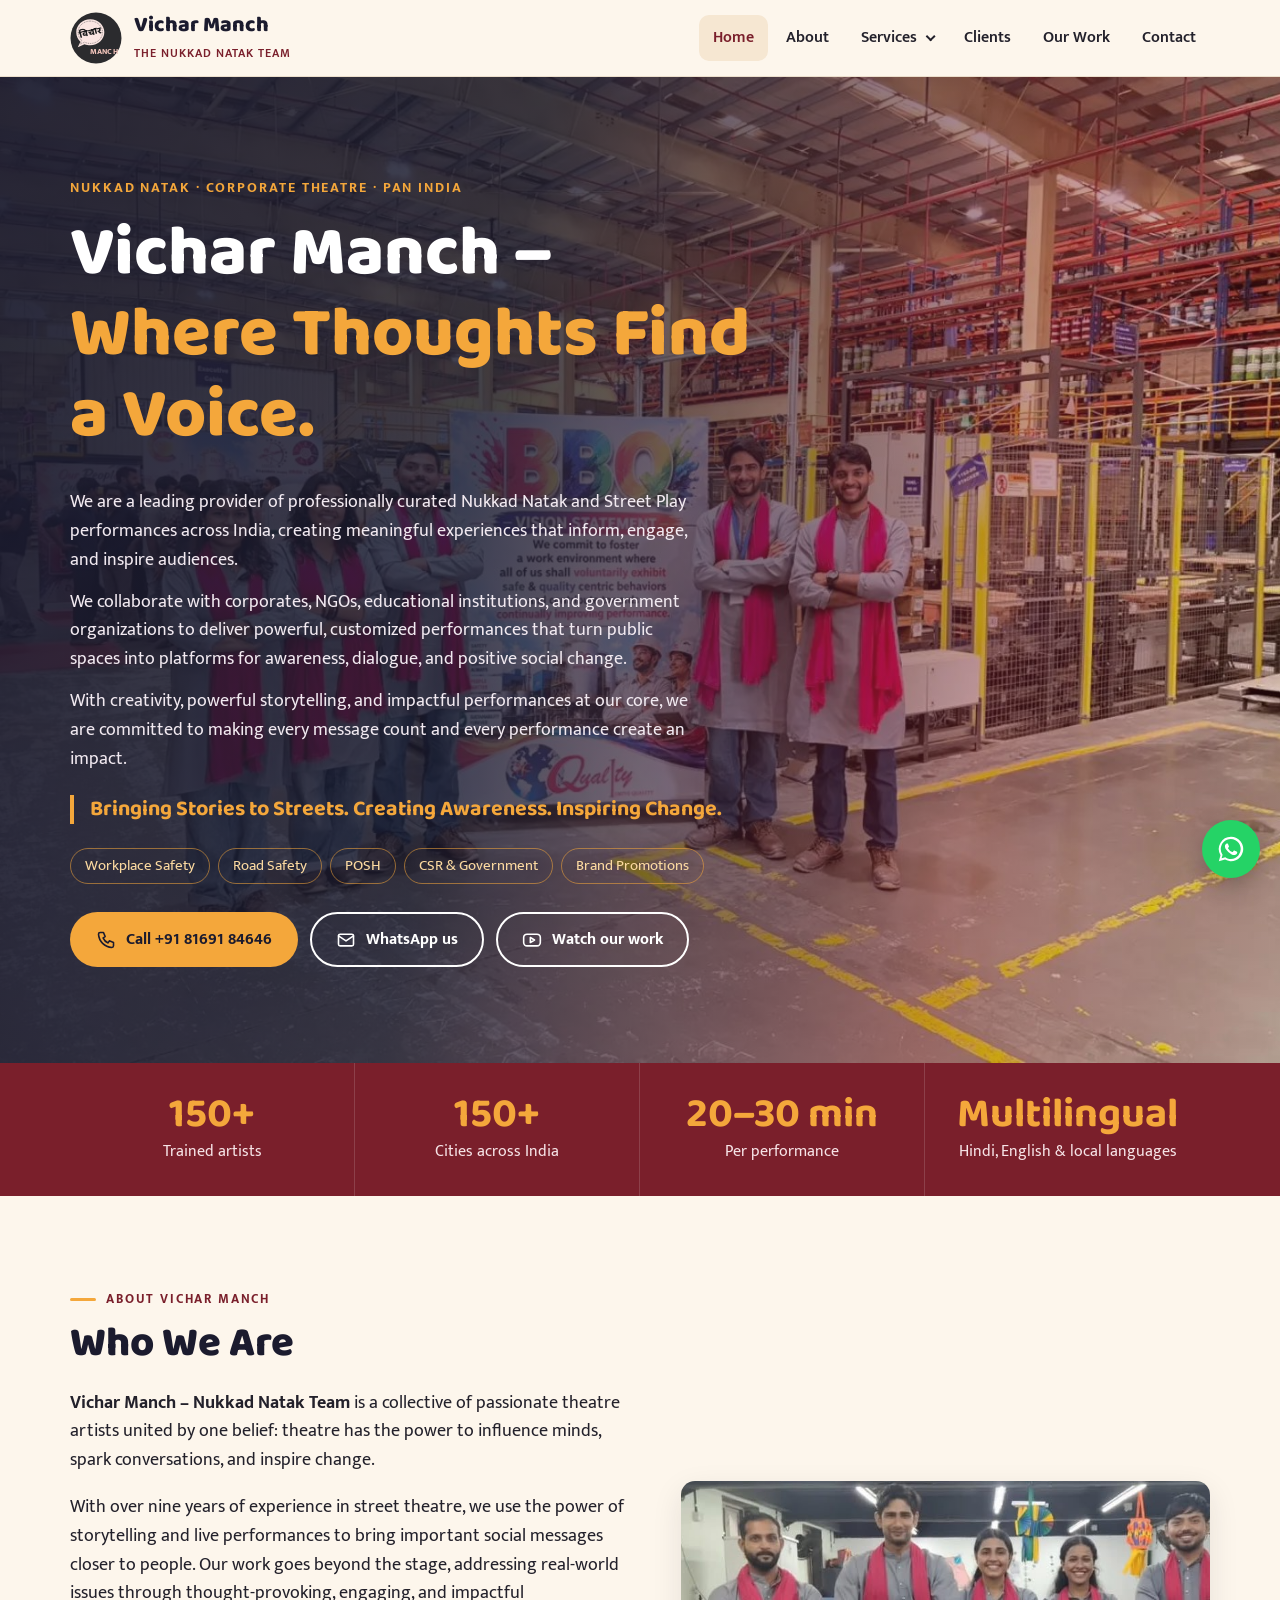
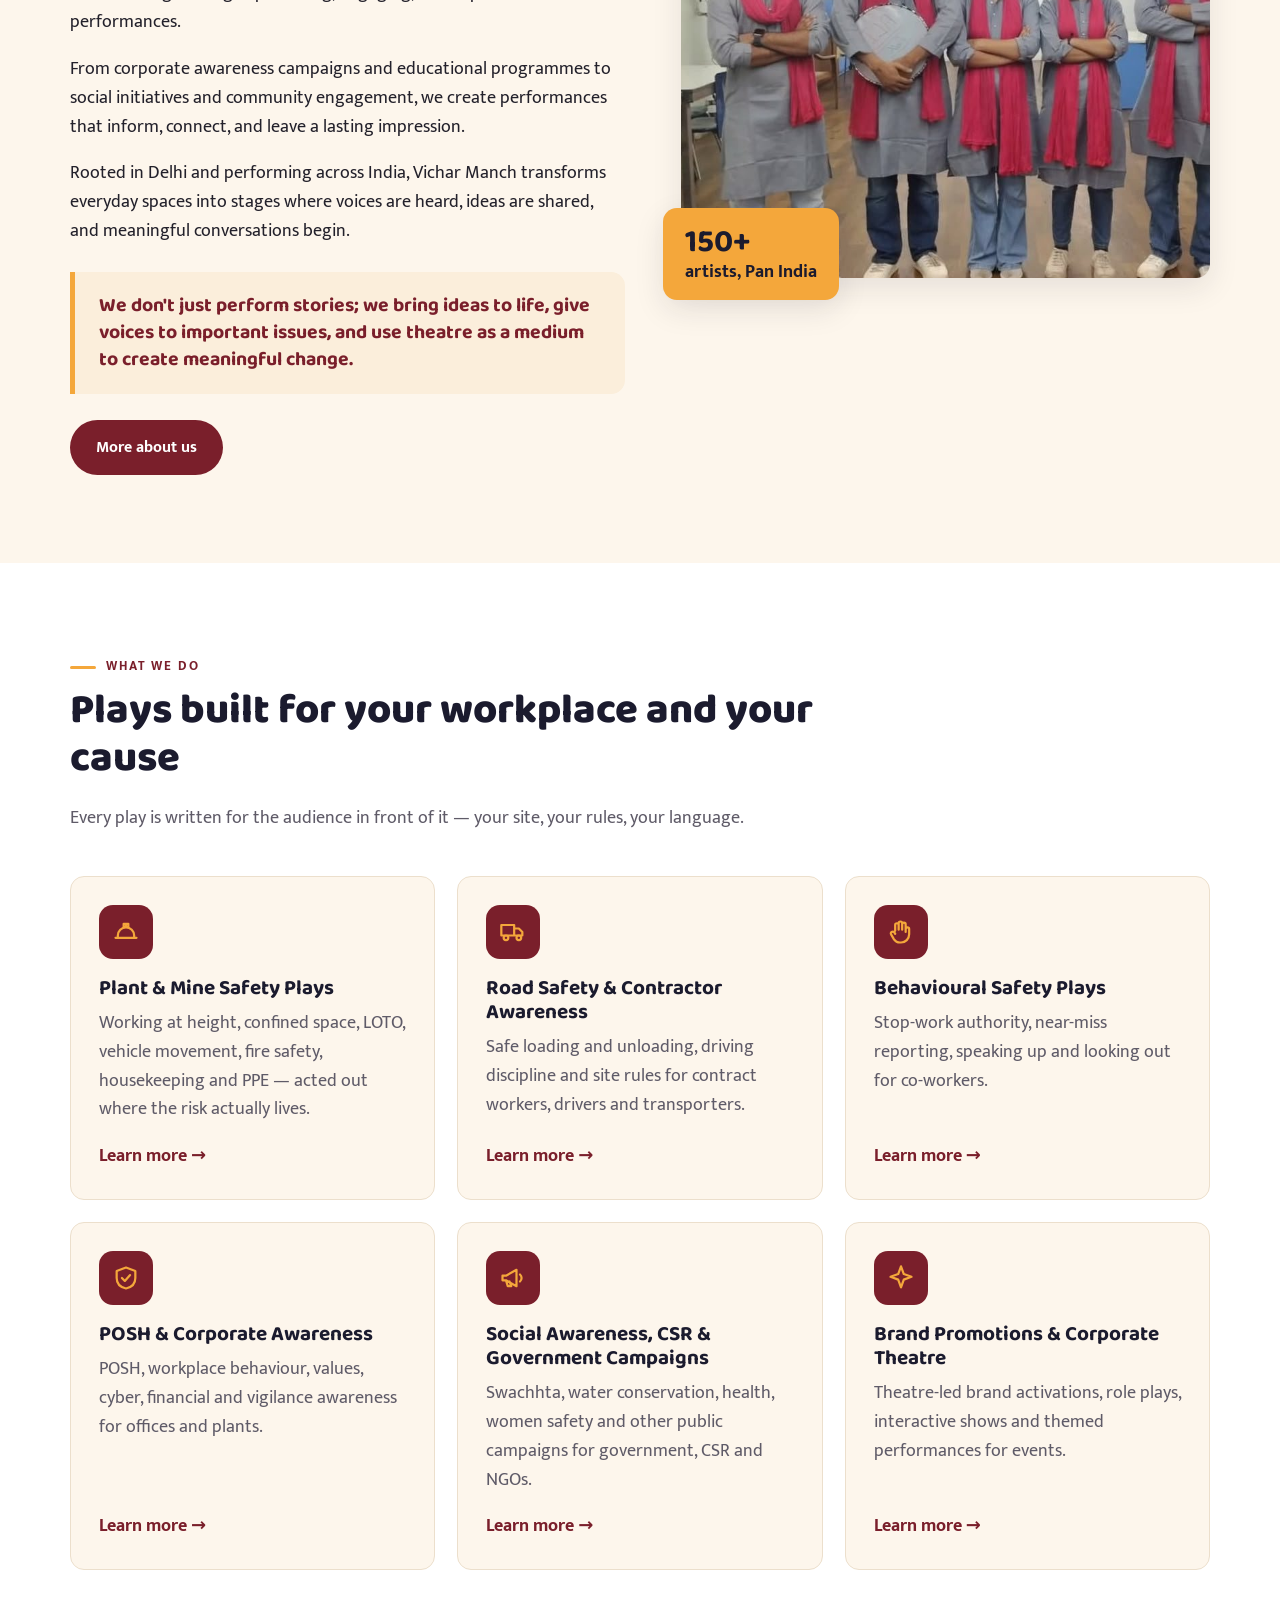
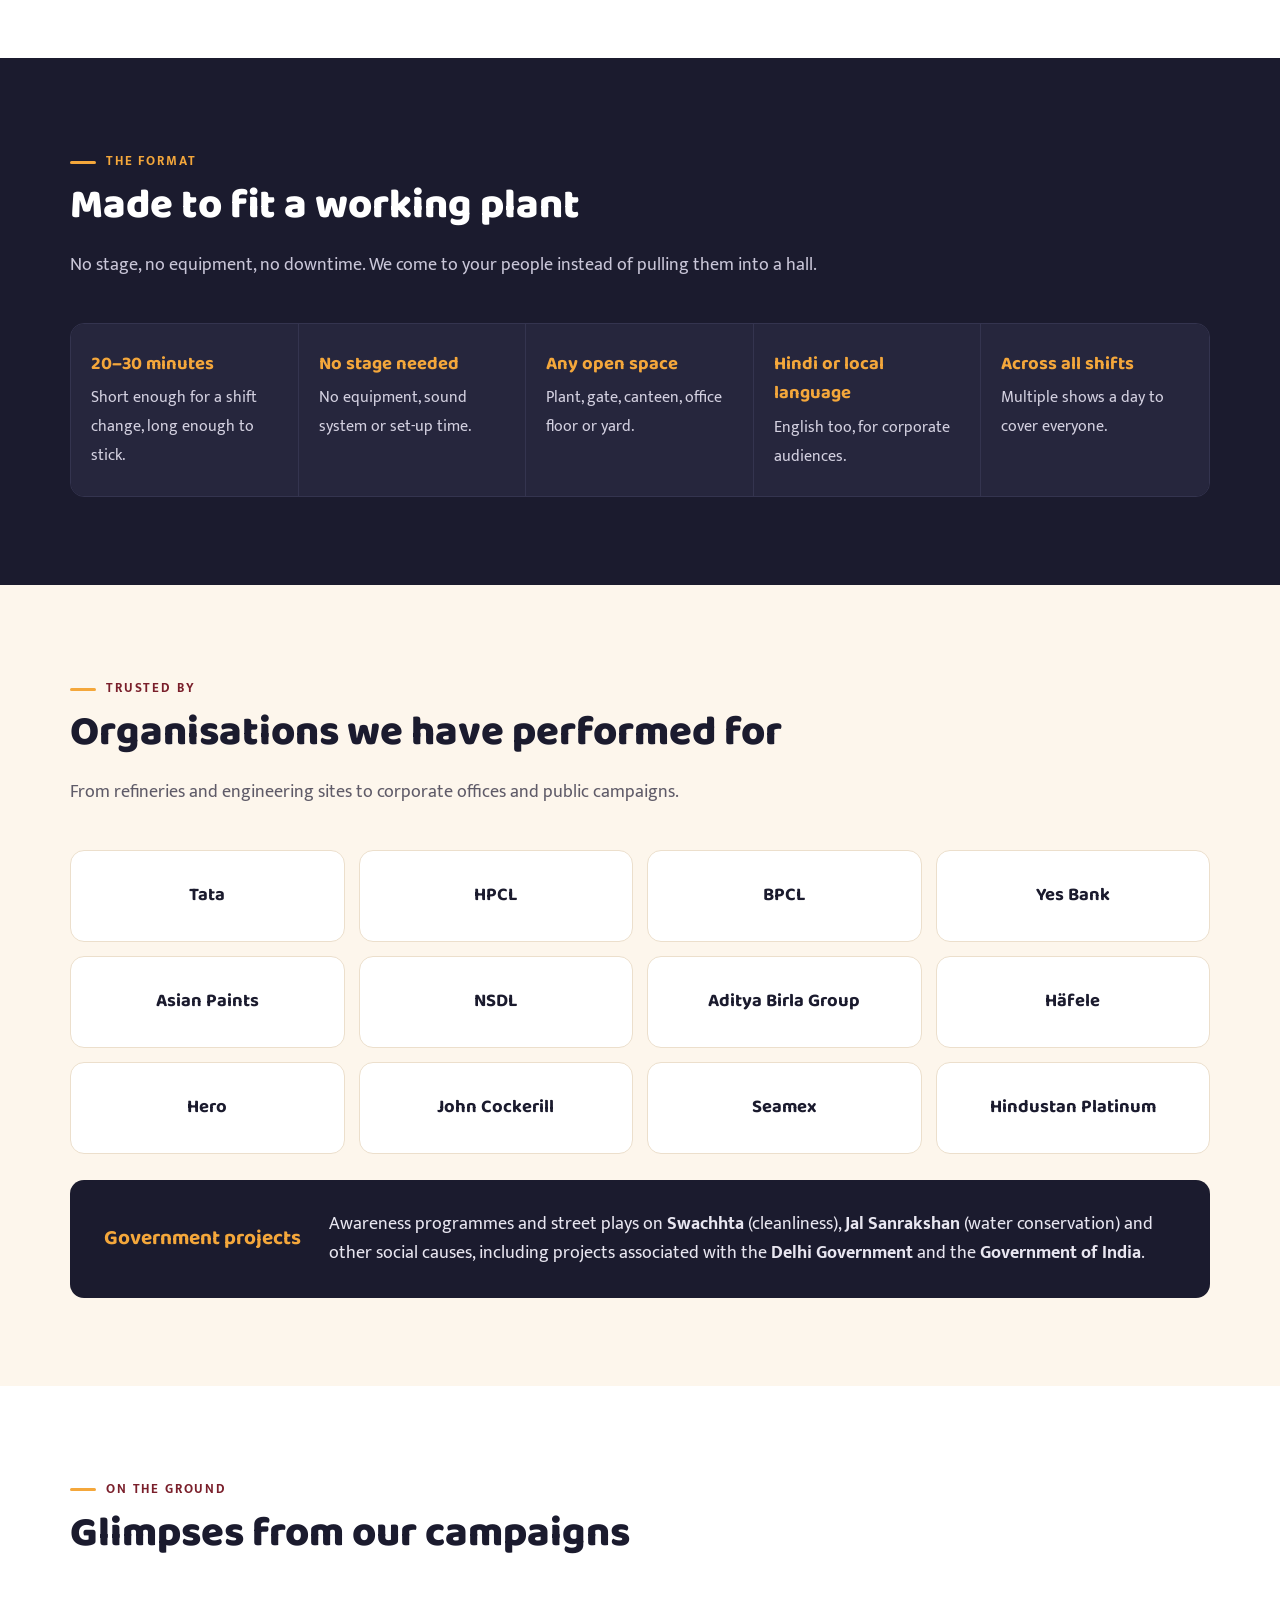
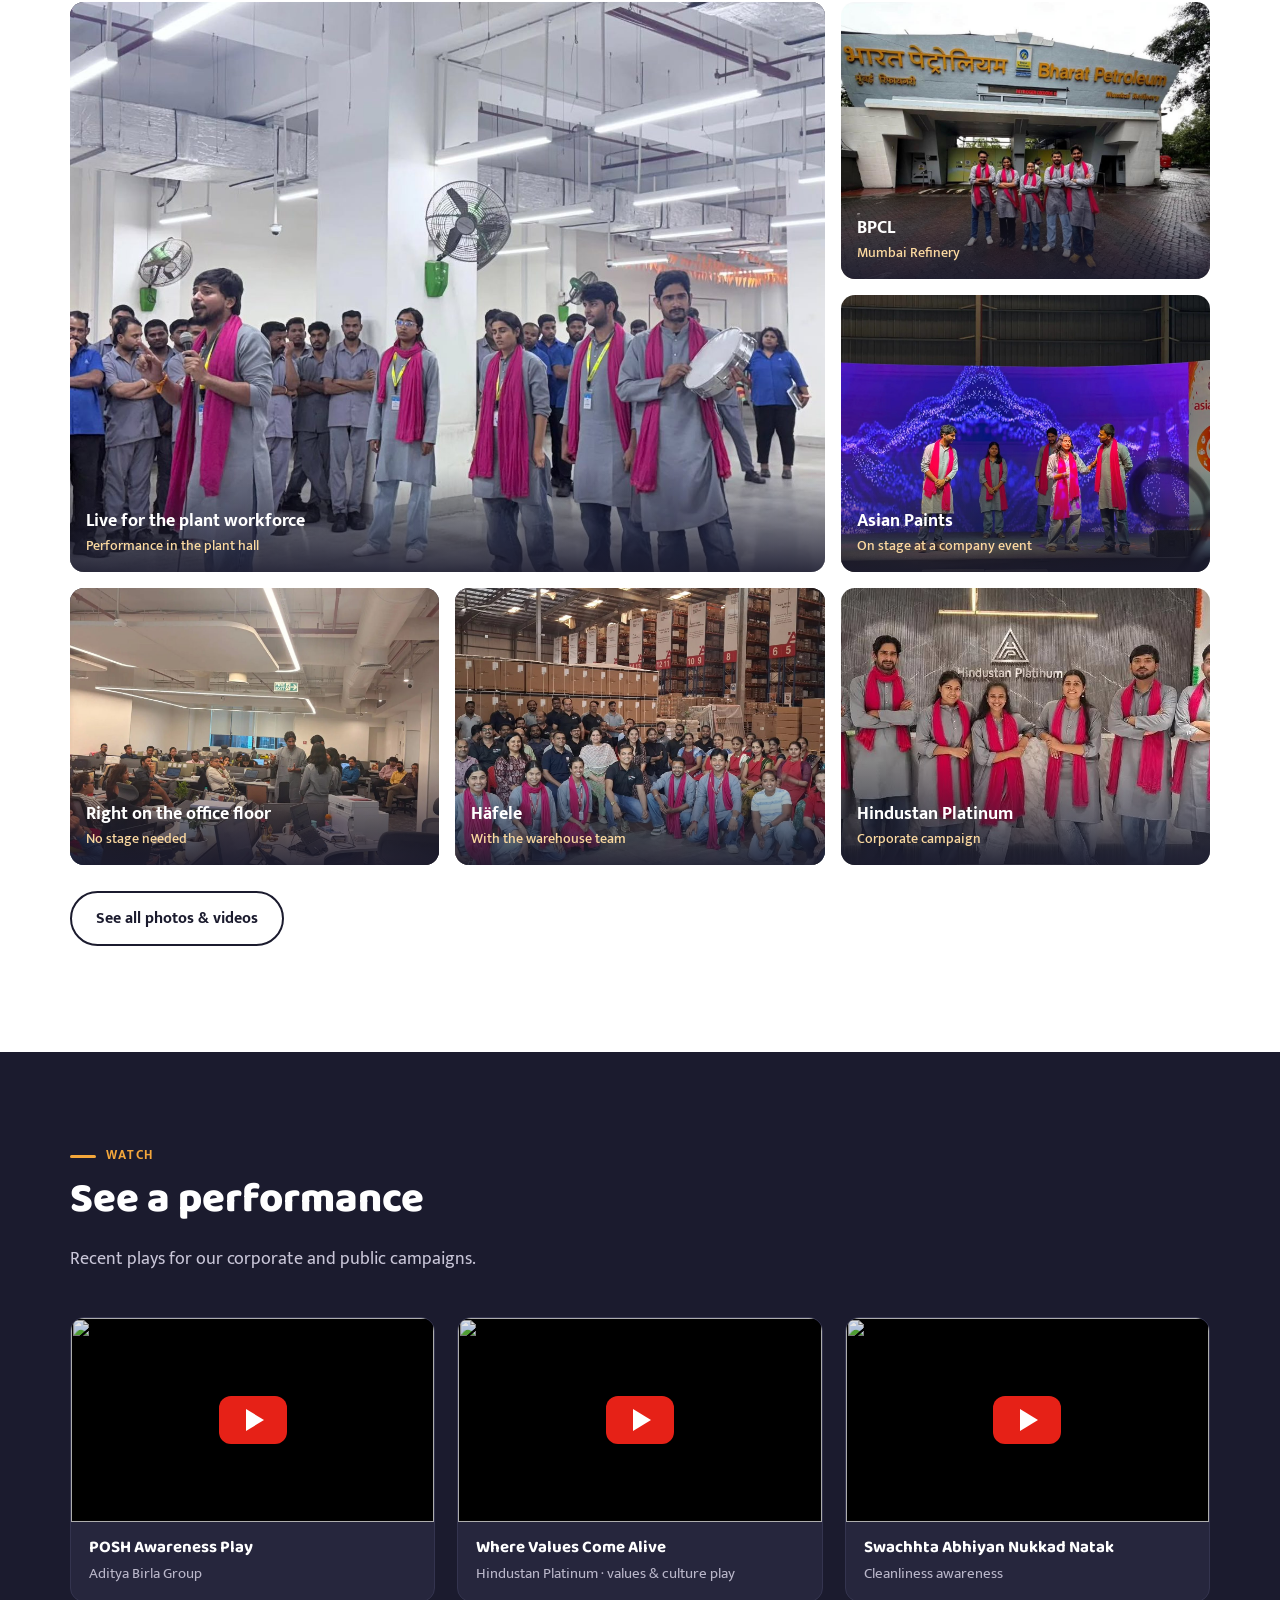
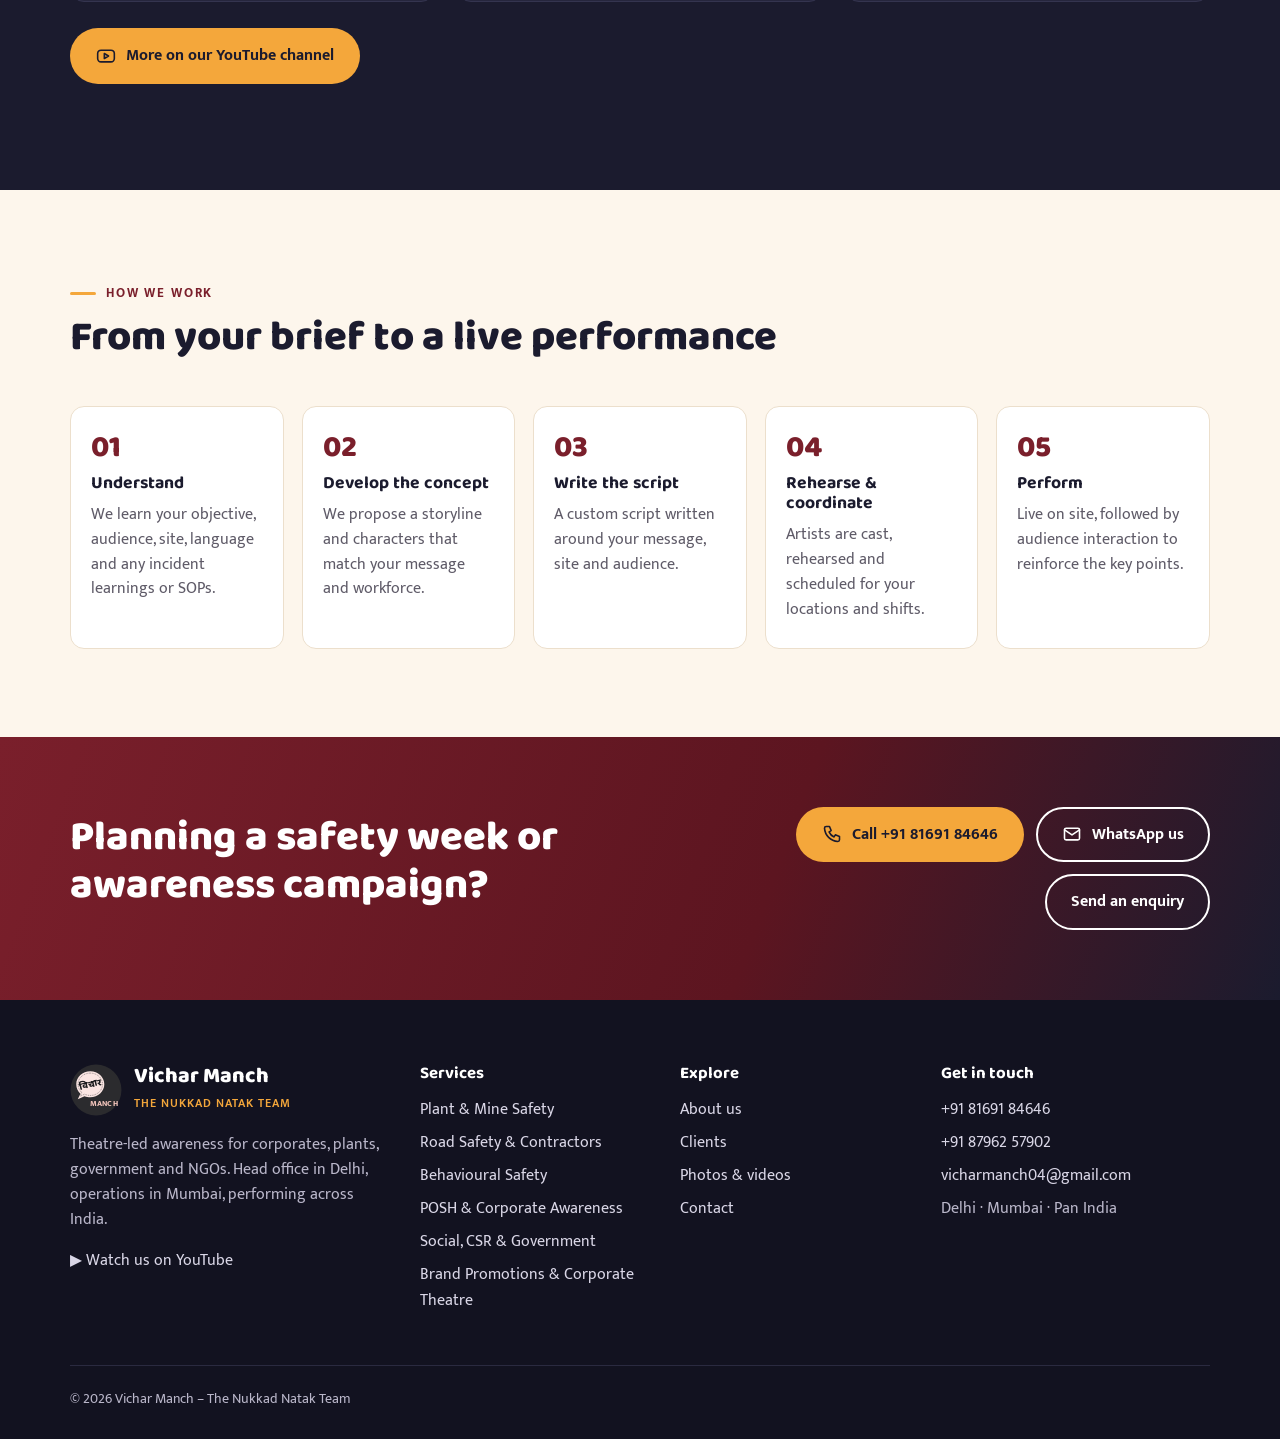
==== site/index.html @ d2e1284e "Remove GSTIN from the website footer The GST number was only shown in the footer bottom line on ever" ====
<!doctype html>
<html lang="en">
<head>
<meta charset="utf-8">
<meta name="viewport" content="width=device-width, initial-scale=1">
<title>Vichar Manch – The Nukkad Natak Team | Nukkad Natak &amp; Corporate Theatre, Pan India</title>
<meta name="description" content="Vichar Manch is a Pan-India nukkad natak team with 150+ artists. Workplace safety, road safety, POSH, CSR, government and brand awareness street plays in Hindi, English and local languages.">
<link rel="canonical" href="https://vicharmanchnukkadnatak.netlify.app/">
<meta property="og:type" content="website">
<meta property="og:title" content="Vichar Manch – The Nukkad Natak Team | Nukkad Natak &amp; Corporate Theatre, Pan India">
<meta property="og:description" content="Vichar Manch is a Pan-India nukkad natak team with 150+ artists. Workplace safety, road safety, POSH, CSR, government and brand awareness street plays in Hindi, English and local languages.">
<meta property="og:image" content="https://vicharmanchnukkadnatak.netlify.app/assets/img/bpcl-mumbai-refinery.jpg">
<meta name="theme-color" content="#7a1f2b">
<link rel="icon" href="assets/img/logo.svg" type="image/svg+xml">
<link rel="preconnect" href="https://fonts.googleapis.com">
<link rel="preconnect" href="https://fonts.gstatic.com" crossorigin>
<link href="https://fonts.googleapis.com/css2?family=Baloo+2:wght@600;700;800&family=Mukta:wght@400;500;600;700;800&display=swap" rel="stylesheet">
<link rel="stylesheet" href="assets/css/style.css">
<script type="application/ld+json">{"@context": "https://schema.org", "@type": "PerformingGroup", "name": "Vichar Manch – The Nukkad Natak Team", "alternateName": "Vichar Manch", "email": "vicharmanch04@gmail.com", "telephone": ["+918169184646", "+918796257902"], "areaServed": "India", "sameAs": ["https://www.youtube.com/@Vicharmanchnukkadteam"], "address": {"@type": "PostalAddress", "addressLocality": "Delhi", "addressCountry": "IN"}, "description": "Nukkad natak (street theatre) team for corporate safety, POSH, CSR, government and brand awareness campaigns across India."}</script>
</head>
<body>
<a class="skip" href="#main">Skip to content</a>
<header class="site-header">
  <div class="wrap nav">
    <a class="brand" href="index.html" aria-label="Vichar Manch home"><svg viewBox="0 0 200 200" role="img" aria-label="Vichar Manch logo">
<circle cx="100" cy="100" r="98" fill="#2b2b2e"/>
<path d="M78 28c-30 0-54 22-54 50 0 14 6 27 16 36l-10 22 26-12c7 3 14 4 22 4 30 0 54-22 54-50S108 28 78 28z" fill="#fbe6e3"/>
<path d="M78 35c-26 0-47 19-47 43 0 12 5 23 14 31l-6 15 17-8c7 3 14 5 22 5 26 0 47-19 47-43S104 35 78 35z" fill="none" stroke="#2b2b2e" stroke-width="1.6" stroke-dasharray="4 3"/>
<text x="78" y="90" text-anchor="middle" font-family="'Baloo 2','Mukta',sans-serif" font-weight="800" font-size="36" fill="#1d1d1f" transform="rotate(-14 78 80)">विचार</text>
<text x="130" y="162" text-anchor="middle" font-family="'Mukta',Arial,sans-serif" font-weight="800" font-size="30" letter-spacing="1" fill="#f2c4bb">MANCH</text>
</svg><span><span class="brand-name">Vichar Manch</span><span class="brand-sub">The Nukkad Natak Team</span></span></a>
    <button class="nav-toggle" aria-label="Open menu" aria-expanded="false" aria-controls="menu"><span></span><span></span><span></span></button>
    <ul class="menu" id="menu">
      <li><a href="index.html" aria-current="page">Home</a></li><li><a href="about.html">About</a></li><li class="has-sub"><a href="services.html">Services</a><ul class="submenu"><li><a href="services/plant-mine-safety-plays.html">Plant &amp; Mine Safety</a></li><li><a href="services/road-safety-contractor-awareness.html">Road Safety &amp; Contractors</a></li><li><a href="services/behavioural-safety.html">Behavioural Safety</a></li><li><a href="services/posh-corporate-awareness.html">POSH &amp; Corporate Awareness</a></li><li><a href="services/social-awareness-csr-government.html">Social, CSR &amp; Government</a></li><li><a href="services/brand-promotions-corporate-theatre.html">Brand Promotions &amp; Corporate Theatre</a></li></ul></li><li><a href="clients.html">Clients</a></li><li><a href="gallery.html">Our Work</a></li><li><a href="contact.html">Contact</a></li>
    </ul>
  </div>
</header>
<main id="main">
<section class="hero home-hero">
  <div class="hero-bg" style="background-image:url('assets/img/industrial-team-work.jpg')" aria-hidden="true"></div>
  <div class="wrap">
    <span class="eyebrow">Nukkad Natak · Corporate Theatre · Pan India</span>
    <h1>Vichar Manch – <em>Where Thoughts Find a Voice.</em></h1>
    <p class="lead">We are a leading provider of professionally curated Nukkad Natak and Street Play performances across India, creating meaningful experiences that inform, engage, and inspire audiences.</p><p class="lead">We collaborate with corporates, NGOs, educational institutions, and government organizations to deliver powerful, customized performances that turn public spaces into platforms for awareness, dialogue, and positive social change.</p><p class="lead">With creativity, powerful storytelling, and impactful performances at our core, we are committed to making every message count and every performance create an impact.</p>
    <p class="hero-tagline">Bringing Stories to Streets. Creating Awareness. Inspiring Change.</p>
    <ul class="hero-tags"><li>Workplace Safety</li><li>Road Safety</li><li>POSH</li><li>CSR &amp; Government</li><li>Brand Promotions</li></ul>
    <div class="btn-row"><a class="btn btn-gold" href="tel:+918169184646"><svg class="" viewBox="0 0 24 24" fill="none" stroke="currentColor" stroke-width="1.9" stroke-linecap="round" stroke-linejoin="round" aria-hidden="true"><path d="M5 3h4l2 5-2.5 1.5a11 11 0 0 0 6 6L16 13l5 2v4a2 2 0 0 1-2 2A17 17 0 0 1 3 5a2 2 0 0 1 2-2z"/></svg>Call +91 81691 84646</a><a class="btn btn-ghost" href="https://wa.me/918169184646" target="_blank" rel="noopener"><svg class="" viewBox="0 0 24 24" fill="none" stroke="currentColor" stroke-width="1.9" stroke-linecap="round" stroke-linejoin="round" aria-hidden="true"><rect x="3" y="5" width="18" height="14" rx="2"/><path d="M3 7l9 6 9-6"/></svg>WhatsApp us</a><a class="btn btn-ghost" href="gallery.html"><svg class="" viewBox="0 0 24 24" fill="none" stroke="currentColor" stroke-width="1.9" stroke-linecap="round" stroke-linejoin="round" aria-hidden="true"><rect x="2" y="5" width="20" height="14" rx="4"/><path d="M10 9l5 3-5 3z"/></svg>Watch our work</a></div>
  </div>
</section><section class="stats" aria-label="Key facts"><div class="wrap stats-grid"><div class="stat"><b>150+</b><span>Trained artists</span></div><div class="stat"><b>150+</b><span>Cities across India</span></div><div class="stat"><b>20–30 min</b><span>Per performance</span></div><div class="stat"><b>Multilingual</b><span>Hindi, English & local languages</span></div></div></section><section class="section"><div class="wrap split">
  <div class="reveal">
    <span class="kicker">About Vichar Manch</span>
    <h2>Who We Are</h2>
    <p><b>Vichar Manch – Nukkad Natak Team</b> is a collective of passionate theatre artists united by one belief: theatre has the power to influence minds, spark conversations, and inspire change.</p>
    <p>With over nine years of experience in street theatre, we use the power of storytelling and live performances to bring important social messages closer to people. Our work goes beyond the stage, addressing real-world issues through thought-provoking, engaging, and impactful performances.</p>
    <p>From corporate awareness campaigns and educational programmes to social initiatives and community engagement, we create performances that inform, connect, and leave a lasting impression.</p>
    <p>Rooted in Delhi and performing across India, Vichar Manch transforms everyday spaces into stages where voices are heard, ideas are shared, and meaningful conversations begin.</p>
    <p class="statement">We don't just perform stories; we bring ideas to life, give voices to important issues, and use theatre as a medium to create meaningful change.</p>
    <a class="btn btn-maroon" href="about.html">More about us</a>
  </div>
  <div class="photo-stack reveal"><img src="assets/img/team-dhol.jpg" alt="The Vichar Manch team ready to perform" loading="lazy">
    <div class="badge"><b>150+</b>artists, Pan India</div></div>
</div></section><section class="section alt"><div class="wrap">
  <div class="section-head reveal"><span class="kicker">What we do</span><h2>Plays built for your workplace and your cause</h2><p>Every play is written for the audience in front of it — your site, your rules, your language.</p></div>
  <div class="grid grid-3"><a class="card reveal" href="services/plant-mine-safety-plays.html"><span class="icon"><svg class="" viewBox="0 0 24 24" fill="none" stroke="currentColor" stroke-width="1.9" stroke-linecap="round" stroke-linejoin="round" aria-hidden="true"><path d="M3 17h18M5 17v-2a7 7 0 0 1 14 0v2M10 8V5h4v3M12 5v3"/></svg></span><h3>Plant &amp; Mine Safety Plays</h3><p>Working at height, confined space, LOTO, vehicle movement, fire safety, housekeeping and PPE — acted out where the risk actually lives.</p><span class="more">Learn more</span></a><a class="card reveal" href="services/road-safety-contractor-awareness.html"><span class="icon"><svg class="" viewBox="0 0 24 24" fill="none" stroke="currentColor" stroke-width="1.9" stroke-linecap="round" stroke-linejoin="round" aria-hidden="true"><path d="M2 6h11v9H2zM13 9h4l3 3v3h-7"/><circle cx="6" cy="17" r="2"/><circle cx="17" cy="17" r="2"/></svg></span><h3>Road Safety &amp; Contractor Awareness</h3><p>Safe loading and unloading, driving discipline and site rules for contract workers, drivers and transporters.</p><span class="more">Learn more</span></a><a class="card reveal" href="services/behavioural-safety.html"><span class="icon"><svg class="" viewBox="0 0 24 24" fill="none" stroke="currentColor" stroke-width="1.9" stroke-linecap="round" stroke-linejoin="round" aria-hidden="true"><path d="M7 11V6a1.5 1.5 0 0 1 3 0v4M10 10V4.5a1.5 1.5 0 0 1 3 0V10M13 10V5.5a1.5 1.5 0 0 1 3 0V12M16 9.5a1.5 1.5 0 0 1 3 0V14a7 7 0 0 1-7 7h-1a6 6 0 0 1-5-2.7L3.5 14a1.6 1.6 0 0 1 2.6-1.8L7 13.5"/></svg></span><h3>Behavioural Safety Plays</h3><p>Stop-work authority, near-miss reporting, speaking up and looking out for co-workers.</p><span class="more">Learn more</span></a><a class="card reveal" href="services/posh-corporate-awareness.html"><span class="icon"><svg class="" viewBox="0 0 24 24" fill="none" stroke="currentColor" stroke-width="1.9" stroke-linecap="round" stroke-linejoin="round" aria-hidden="true"><path d="M12 3l8 3v6c0 5-3.5 8-8 9-4.5-1-8-4-8-9V6z"/><path d="M8.5 12l2.5 2.5 4.5-5"/></svg></span><h3>POSH &amp; Corporate Awareness</h3><p>POSH, workplace behaviour, values, cyber, financial and vigilance awareness for offices and plants.</p><span class="more">Learn more</span></a><a class="card reveal" href="services/social-awareness-csr-government.html"><span class="icon"><svg class="" viewBox="0 0 24 24" fill="none" stroke="currentColor" stroke-width="1.9" stroke-linecap="round" stroke-linejoin="round" aria-hidden="true"><path d="M3 10v4h3l9 5V5L6 10zM18 9a4 4 0 0 1 0 6M6 14l1.5 5h3L9 15"/></svg></span><h3>Social Awareness, CSR &amp; Government Campaigns</h3><p>Swachhta, water conservation, health, women safety and other public campaigns for government, CSR and NGOs.</p><span class="more">Learn more</span></a><a class="card reveal" href="services/brand-promotions-corporate-theatre.html"><span class="icon"><svg class="" viewBox="0 0 24 24" fill="none" stroke="currentColor" stroke-width="1.9" stroke-linecap="round" stroke-linejoin="round" aria-hidden="true"><path d="M12 2l2.4 6.6L21 11l-6.6 2.4L12 20l-2.4-6.6L3 11l6.6-2.4z"/></svg></span><h3>Brand Promotions &amp; Corporate Theatre</h3><p>Theatre-led brand activations, role plays, interactive shows and themed performances for events.</p><span class="more">Learn more</span></a></div>
</div></section><section class="section dark"><div class="wrap">
  <div class="section-head reveal"><span class="kicker">The format</span><h2>Made to fit a working plant</h2><p>No stage, no equipment, no downtime. We come to your people instead of pulling them into a hall.</p></div>
  <div class="format reveal"><div><b>20–30 minutes</b><span>Short enough for a shift change, long enough to stick.</span></div><div><b>No stage needed</b><span>No equipment, sound system or set-up time.</span></div><div><b>Any open space</b><span>Plant, gate, canteen, office floor or yard.</span></div><div><b>Hindi or local language</b><span>English too, for corporate audiences.</span></div><div><b>Across all shifts</b><span>Multiple shows a day to cover everyone.</span></div></div>
</div></section><section class="section"><div class="wrap">
  <div class="section-head reveal"><span class="kicker">Trusted by</span><h2>Organisations we have performed for</h2><p>From refineries and engineering sites to corporate offices and public campaigns.</p></div>
  <div class="clients"><div class="client reveal"><span class="client-name">Tata</span></div><div class="client reveal"><span class="client-name">HPCL</span></div><div class="client reveal"><span class="client-name">BPCL</span></div><div class="client reveal"><span class="client-name">Yes Bank</span></div><div class="client reveal"><span class="client-name">Asian Paints</span></div><div class="client reveal"><span class="client-name">NSDL</span></div><div class="client reveal"><span class="client-name">Aditya Birla Group</span></div><div class="client reveal"><span class="client-name">Häfele</span></div><div class="client reveal"><span class="client-name">Hero</span></div><div class="client reveal"><span class="client-name">John Cockerill</span></div><div class="client reveal"><span class="client-name">Seamex</span></div><div class="client reveal"><span class="client-name">Hindustan Platinum</span></div></div>
<div class="gov-band reveal"><h3>Government projects</h3>
<p>Awareness programmes and street plays on <b>Swachhta</b> (cleanliness), <b>Jal Sanrakshan</b> (water conservation) and other social causes, including projects associated with the <b>Delhi Government</b> and the <b>Government of India</b>.</p></div>
</div></section><section class="section alt"><div class="wrap">
  <div class="section-head reveal"><span class="kicker">On the ground</span><h2>Glimpses from our campaigns</h2></div>
  <div class="gallery"><figure class="reveal wide" data-cat="performance industrial"><img src="assets/img/plant-hall-performance-3.jpg" alt="Vichar Manch team – Live for the plant workforce" loading="lazy"><figcaption>Live for the plant workforce<small>Performance in the plant hall</small></figcaption></figure><figure class="reveal" data-cat="industrial"><img src="assets/img/bpcl-mumbai-refinery.jpg" alt="Vichar Manch team – BPCL" loading="lazy"><figcaption>BPCL<small>Mumbai Refinery</small></figcaption></figure><figure class="reveal" data-cat="performance corporate"><img src="assets/img/asian-paints-stage.jpg" alt="Vichar Manch team – Asian Paints" loading="lazy"><figcaption>Asian Paints<small>On stage at a company event</small></figcaption></figure><figure class="reveal" data-cat="performance corporate"><img src="assets/img/office-floor-performance-2.jpg" alt="Vichar Manch team – Right on the office floor" loading="lazy"><figcaption>Right on the office floor<small>No stage needed</small></figcaption></figure><figure class="reveal" data-cat="industrial"><img src="assets/img/hafele-warehouse.jpg" alt="Vichar Manch team – Häfele" loading="lazy"><figcaption>Häfele<small>With the warehouse team</small></figcaption></figure><figure class="reveal" data-cat="corporate"><img src="assets/img/hindustan-platinum.jpg" alt="Vichar Manch team – Hindustan Platinum" loading="lazy"><figcaption>Hindustan Platinum<small>Corporate campaign</small></figcaption></figure></div><div class="lightbox" role="dialog" aria-label="Photo viewer"><button type="button" aria-label="Close">×</button><div><img alt=""><p></p></div></div>
  <p style="margin-top:26px"><a class="btn btn-ghost-dark" href="gallery.html">See all photos & videos</a></p>
</div></section><section class="section dark"><div class="wrap">
  <div class="section-head reveal"><span class="kicker">Watch</span><h2>See a performance</h2><p>Recent plays for our corporate and public campaigns.</p></div>
  <div class="videos"><div class="video reveal"><div class="video-frame"><button type="button" data-id="gt7EYAoapiI" aria-label="Play video: POSH Awareness Play"><img src="https://i.ytimg.com/vi/gt7EYAoapiI/hqdefault.jpg" alt="" loading="lazy"><span class="play"></span></button></div><h3>POSH Awareness Play</h3><p>Aditya Birla Group</p></div><div class="video reveal"><div class="video-frame"><button type="button" data-id="ZhKOpwPU5Lg" aria-label="Play video: Where Values Come Alive"><img src="https://i.ytimg.com/vi/ZhKOpwPU5Lg/hqdefault.jpg" alt="" loading="lazy"><span class="play"></span></button></div><h3>Where Values Come Alive</h3><p>Hindustan Platinum · values &amp; culture play</p></div><div class="video reveal"><div class="video-frame"><button type="button" data-id="7sW5ql3PZnI" aria-label="Play video: Swachhta Abhiyan Nukkad Natak"><img src="https://i.ytimg.com/vi/7sW5ql3PZnI/hqdefault.jpg" alt="" loading="lazy"><span class="play"></span></button></div><h3>Swachhta Abhiyan Nukkad Natak</h3><p>Cleanliness awareness</p></div></div>
  <p style="margin-top:26px"><a class="btn btn-gold" href="https://www.youtube.com/@Vicharmanchnukkadteam" target="_blank" rel="noopener"><svg class="" viewBox="0 0 24 24" fill="none" stroke="currentColor" stroke-width="1.9" stroke-linecap="round" stroke-linejoin="round" aria-hidden="true"><rect x="2" y="5" width="20" height="14" rx="4"/><path d="M10 9l5 3-5 3z"/></svg>More on our YouTube channel</a></p>
</div></section><section class="section"><div class="wrap">
  <div class="section-head reveal"><span class="kicker">How we work</span><h2>From your brief to a live performance</h2></div>
  <ol class="steps"><li class="reveal"><h3>Understand</h3><p>We learn your objective, audience, site, language and any incident learnings or SOPs.</p></li><li class="reveal"><h3>Develop the concept</h3><p>We propose a storyline and characters that match your message and workforce.</p></li><li class="reveal"><h3>Write the script</h3><p>A custom script written around your message, site and audience.</p></li><li class="reveal"><h3>Rehearse &amp; coordinate</h3><p>Artists are cast, rehearsed and scheduled for your locations and shifts.</p></li><li class="reveal"><h3>Perform</h3><p>Live on site, followed by audience interaction to reinforce the key points.</p></li></ol>
</div></section><section class="cta"><div class="wrap">
  <div><h2>Planning a safety week or awareness campaign?</h2></div>
  <div class="btn-row"><a class="btn btn-gold" href="tel:+918169184646"><svg class="" viewBox="0 0 24 24" fill="none" stroke="currentColor" stroke-width="1.9" stroke-linecap="round" stroke-linejoin="round" aria-hidden="true"><path d="M5 3h4l2 5-2.5 1.5a11 11 0 0 0 6 6L16 13l5 2v4a2 2 0 0 1-2 2A17 17 0 0 1 3 5a2 2 0 0 1 2-2z"/></svg>Call +91 81691 84646</a><a class="btn btn-ghost" href="https://wa.me/918169184646" target="_blank" rel="noopener"><svg class="" viewBox="0 0 24 24" fill="none" stroke="currentColor" stroke-width="1.9" stroke-linecap="round" stroke-linejoin="round" aria-hidden="true"><rect x="3" y="5" width="18" height="14" rx="2"/><path d="M3 7l9 6 9-6"/></svg>WhatsApp us</a><a class="btn btn-ghost" href="contact.html">Send an enquiry</a></div>
</div></section>
</main>
<footer class="site-footer">
  <div class="wrap">
    <div class="foot-grid">
      <div>
        <a class="brand" href="index.html"><svg viewBox="0 0 200 200" role="img" aria-label="Vichar Manch logo">
<circle cx="100" cy="100" r="98" fill="#2b2b2e"/>
<path d="M78 28c-30 0-54 22-54 50 0 14 6 27 16 36l-10 22 26-12c7 3 14 4 22 4 30 0 54-22 54-50S108 28 78 28z" fill="#fbe6e3"/>
<path d="M78 35c-26 0-47 19-47 43 0 12 5 23 14 31l-6 15 17-8c7 3 14 5 22 5 26 0 47-19 47-43S104 35 78 35z" fill="none" stroke="#2b2b2e" stroke-width="1.6" stroke-dasharray="4 3"/>
<text x="78" y="90" text-anchor="middle" font-family="'Baloo 2','Mukta',sans-serif" font-weight="800" font-size="36" fill="#1d1d1f" transform="rotate(-14 78 80)">विचार</text>
<text x="130" y="162" text-anchor="middle" font-family="'Mukta',Arial,sans-serif" font-weight="800" font-size="30" letter-spacing="1" fill="#f2c4bb">MANCH</text>
</svg><span><span class="brand-name">Vichar Manch</span><span class="brand-sub">The Nukkad Natak Team</span></span></a>
        <p>Theatre-led awareness for corporates, plants, government and NGOs. Head office in Delhi, operations in Mumbai, performing across India.</p>
        <p><a href="https://www.youtube.com/@Vicharmanchnukkadteam" target="_blank" rel="noopener">▶ Watch us on YouTube</a></p>
      </div>
      <div><h4>Services</h4><ul><li><a href="services/plant-mine-safety-plays.html">Plant &amp; Mine Safety</a></li><li><a href="services/road-safety-contractor-awareness.html">Road Safety &amp; Contractors</a></li><li><a href="services/behavioural-safety.html">Behavioural Safety</a></li><li><a href="services/posh-corporate-awareness.html">POSH &amp; Corporate Awareness</a></li><li><a href="services/social-awareness-csr-government.html">Social, CSR &amp; Government</a></li><li><a href="services/brand-promotions-corporate-theatre.html">Brand Promotions &amp; Corporate Theatre</a></li></ul></div>
      <div><h4>Explore</h4><ul>
        <li><a href="about.html">About us</a></li><li><a href="clients.html">Clients</a></li>
        <li><a href="gallery.html">Photos & videos</a></li><li><a href="contact.html">Contact</a></li></ul></div>
      <div><h4>Get in touch</h4><ul><li><a href="tel:+918169184646">+91 81691 84646</a></li><li><a href="tel:+918796257902">+91 87962 57902</a></li>
        <li><a href="mailto:vicharmanch04@gmail.com">vicharmanch04@gmail.com</a></li><li>Delhi · Mumbai · Pan India</li></ul></div>
    </div>
    <div class="foot-bottom"><span>© <span id="year">2026</span> Vichar Manch – The Nukkad Natak Team</span></div>
  </div>
</footer>
<a class="float-call" href="tel:+918169184646" aria-label="Call Vichar Manch"><svg class="" viewBox="0 0 24 24" fill="none" stroke="currentColor" stroke-width="1.9" stroke-linecap="round" stroke-linejoin="round" aria-hidden="true"><path d="M5 3h4l2 5-2.5 1.5a11 11 0 0 0 6 6L16 13l5 2v4a2 2 0 0 1-2 2A17 17 0 0 1 3 5a2 2 0 0 1 2-2z"/></svg></a>
<a class="float-wa" href="https://wa.me/918169184646?text=Hello Vichar Manch, I would like to know more about your nukkad natak performances." target="_blank" rel="noopener" aria-label="Chat on WhatsApp"><svg viewBox="0 0 32 32" aria-hidden="true"><path fill="#fff" d="M16 3a13 13 0 0 0-11.2 19.6L3 29l6.6-1.7A13 13 0 1 0 16 3zm0 23.6c-2 0-4-.5-5.7-1.6l-.4-.2-3.9 1 1-3.8-.3-.4A10.6 10.6 0 1 1 16 26.6zm5.8-7.9c-.3-.2-1.9-.9-2.2-1-.3-.1-.5-.2-.7.2l-1 1.2c-.2.2-.4.2-.7.1a8.7 8.7 0 0 1-4.3-3.8c-.3-.6.3-.5.9-1.7.1-.2 0-.4 0-.6l-1-2.4c-.3-.6-.5-.5-.7-.5h-.6a1.2 1.2 0 0 0-.9.4 3.6 3.6 0 0 0-1.1 2.7 6.3 6.3 0 0 0 1.3 3.3 14.4 14.4 0 0 0 5.5 4.9c2 .9 2.8.9 3.9.8.6-.1 1.9-.8 2.2-1.6.3-.8.3-1.4.2-1.6-.1-.1-.3-.2-.6-.4z"/></svg></a>
<script src="assets/js/main.js" defer></script>
</body>
</html>
---- site/assets/css/style.css ----
/* Vichar Manch — site styles */
:root {
  --maroon: #7a1f2b;
  --maroon-dark: #5c1520;
  --gold: #f4a73b;
  --gold-soft: #fbd9a0;
  --navy: #1b1b2e;
  --navy-2: #26263d;
  --cream: #fdf6ec;
  --paper: #ffffff;
  --ink: #23212b;
  --muted: #5f5b68;
  --line: #ecdfcc;
  --pink: #e0457b;
  --radius: 14px;
  --shadow: 0 10px 30px rgba(27, 27, 46, .10);
  --wrap: 1180px;
  --font-body: 'Mukta', 'Noto Sans Devanagari', system-ui, -apple-system, 'Segoe UI', Arial, sans-serif;
  --font-display: 'Baloo 2', 'Mukta', system-ui, sans-serif;
}

*, *::before, *::after { box-sizing: border-box; }
html { scroll-behavior: smooth; overflow-x: clip; }
body { overflow-x: clip; }
body {
  margin: 0;
  font-family: var(--font-body);
  font-size: 18px;
  line-height: 1.6;
  color: var(--ink);
  background: var(--cream);
  -webkit-font-smoothing: antialiased;
}
img { max-width: 100%; display: block; }
a { color: var(--maroon); }
h1, h2, h3, h4 { font-family: var(--font-display); line-height: 1.15; margin: 0 0 .5em; color: var(--navy); }
h1 { font-size: clamp(2.2rem, 5.2vw, 3.8rem); font-weight: 800; }
h2 { font-size: clamp(1.8rem, 3.6vw, 2.6rem); font-weight: 800; }
h3 { font-size: 1.3rem; font-weight: 700; }
p { margin: 0 0 1em; }
.wrap { width: 100%; max-width: var(--wrap); margin: 0 auto; padding: 0 20px; }
.skip { position: absolute; left: -999px; top: 0; background: var(--gold); padding: 8px 14px; z-index: 100; }
.skip:focus { left: 10px; top: 10px; }

/* ---------- Header ---------- */
.site-header {
  position: sticky; top: 0; z-index: 50;
  background: rgba(253, 246, 236, .94);
  backdrop-filter: blur(10px);
  border-bottom: 1px solid var(--line);
}
.nav { display: flex; align-items: center; justify-content: space-between; height: 76px; gap: 20px; }
.brand { display: flex; align-items: center; gap: 12px; text-decoration: none; color: var(--navy); }
.brand svg { width: 52px; height: 52px; flex: none; }
.brand-name { font-family: var(--font-display); font-weight: 800; font-size: 1.35rem; line-height: 1; }
.brand-sub { display: block; font-size: .78rem; font-weight: 600; letter-spacing: .08em; text-transform: uppercase; color: var(--maroon); margin-top: 4px; }
.menu { display: flex; align-items: center; gap: 4px; list-style: none; margin: 0; padding: 0; }
.menu > li { position: relative; }
.menu a { display: block; padding: 10px 14px; border-radius: 10px; text-decoration: none; color: var(--ink); font-weight: 600; font-size: 1rem; }
.menu a:hover, .menu a[aria-current="page"] { color: var(--maroon); background: #f6e7d2; }
.menu .has-sub > a::after { content: ""; display: inline-block; width: 7px; height: 7px; margin-left: 8px; border-right: 2px solid currentColor; border-bottom: 2px solid currentColor; transform: rotate(45deg) translateY(-3px); }
.submenu {
  position: absolute; top: 100%; left: 0; min-width: 290px; padding: 8px;
  list-style: none; margin: 0; background: var(--paper); border-radius: var(--radius); box-shadow: var(--shadow);
  opacity: 0; visibility: hidden; transform: translateY(6px); transition: .18s ease;
}
.has-sub:hover .submenu, .has-sub:focus-within .submenu { opacity: 1; visibility: visible; transform: none; }
.submenu a { font-weight: 500; }
.nav-cta { margin-left: 8px; }
.menu .nav-cta a.btn { color: #fff; background: var(--maroon); padding: 10px 20px; }
.menu .nav-cta a.btn:hover { background: var(--maroon-dark); }
.nav-toggle { display: none; background: none; border: 0; padding: 10px; cursor: pointer; }
.nav-toggle span { display: block; width: 26px; height: 3px; margin: 5px 0; background: var(--navy); border-radius: 2px; transition: .2s; }

/* ---------- Buttons ---------- */
.btn {
  display: inline-flex; align-items: center; justify-content: center; gap: 10px;
  padding: 13px 24px; border-radius: 999px; border: 2px solid transparent;
  font-family: var(--font-body); font-weight: 700; font-size: 1rem; text-decoration: none; cursor: pointer;
  transition: transform .15s ease, background .15s ease, color .15s ease;
}
.btn:hover { transform: translateY(-2px); }
.btn svg { width: 20px; height: 20px; flex: none; }
.btn-gold { background: var(--gold); color: var(--navy); }
.btn-gold:hover { background: #f7b65a; }
.btn-maroon { background: var(--maroon); color: #fff; }
.btn-maroon:hover { background: var(--maroon-dark); }
.btn-ghost { border-color: currentColor; color: #fff; background: transparent; }
.btn-ghost-dark { border-color: var(--navy); color: var(--navy); background: transparent; }
.btn-wa { background: #25d366; color: #0b3d1f; }
.btn-row { display: flex; flex-wrap: wrap; gap: 12px; }

/* ---------- Hero ---------- */
.hero { position: relative; color: #fff; background: var(--navy); overflow: hidden; }
.hero-bg { position: absolute; inset: 0; background-position: center; background-size: cover; background-repeat: no-repeat; }
.hero::after {
  content: ""; position: absolute; inset: 0;
  background: linear-gradient(100deg, rgba(27,27,46,.94) 0%, rgba(27,27,46,.82) 38%, rgba(122,31,43,.45) 75%, rgba(122,31,43,.15) 100%);
}
@media (max-width: 900px) {
  .hero::after { background: linear-gradient(180deg, rgba(27,27,46,.80), rgba(27,27,46,.92) 55%, rgba(122,31,43,.88)); }
}
.hero .wrap { position: relative; z-index: 1; padding-top: 96px; padding-bottom: 96px; }
.hero h1 { color: #fff; max-width: 15ch; }
.hero h1 em { font-style: normal; color: var(--gold); }
.hero .lead { font-size: 1.22rem; max-width: 58ch; color: #f1e9f0; }
.home-hero h1 { max-width: 16ch; font-size: clamp(2.4rem, 6vw, 4.4rem); margin-bottom: .45em; }
.home-hero .lead { font-size: 1.12rem; max-width: 62ch; margin-bottom: .75em; }
.hero-tagline {
  margin: 22px 0 24px; padding-left: 16px; border-left: 4px solid var(--gold);
  font-family: var(--font-display); font-weight: 700; font-size: clamp(1.1rem, 2vw, 1.35rem); color: var(--gold); line-height: 1.35;
}
.eyebrow { display: inline-block; font-weight: 700; font-size: .85rem; letter-spacing: .14em; text-transform: uppercase; color: var(--gold); margin-bottom: 14px; }
.hero-tags { display: flex; flex-wrap: wrap; gap: 8px; margin: 0 0 28px; padding: 0; list-style: none; }
.hero-tags li { padding: 5px 14px; border: 1px solid rgba(244,167,59,.55); border-radius: 999px; font-size: .92rem; color: var(--gold-soft); }
.page-hero .wrap { padding-top: 72px; padding-bottom: 72px; }
.page-hero h1 { max-width: 22ch; font-size: clamp(2rem, 4.4vw, 3.2rem); }
.crumbs { font-size: .92rem; margin-bottom: 14px; color: #d9cfe0; }
.crumbs a { color: var(--gold-soft); text-decoration: none; }

/* ---------- Stats ---------- */
.stats { background: var(--maroon); color: #fff; }
.stats-grid { display: grid; grid-template-columns: repeat(4, 1fr); }
.stat { padding: 30px 16px; text-align: center; border-right: 1px solid rgba(255,255,255,.15); }
.stat:last-child { border-right: 0; }
.stat b { display: block; font-family: var(--font-display); font-size: clamp(1.8rem, 3.4vw, 2.6rem); line-height: 1.05; color: var(--gold); }
.stat span { font-size: .98rem; color: #f6e3e6; }

/* ---------- Sections ---------- */
.section { padding: 88px 0; }
.section.alt { background: var(--paper); }
.section.dark { background: var(--navy); color: #e8e6f0; }
.section.dark h2, .section.dark h3 { color: #fff; }
.section-head { max-width: 760px; margin-bottom: 44px; }
.section-head.center { margin-left: auto; margin-right: auto; text-align: center; }
.section-head p { color: var(--muted); font-size: 1.1rem; }
.section.dark .section-head p { color: #c9c6d8; }
.kicker { display: inline-block; font-weight: 700; font-size: .82rem; letter-spacing: .14em; text-transform: uppercase; color: var(--maroon); margin-bottom: 10px; }
.section.dark .kicker { color: var(--gold); }
.kicker::before { content: ""; display: inline-block; width: 26px; height: 3px; background: var(--gold); vertical-align: middle; margin-right: 10px; border-radius: 2px; }

.split { display: grid; grid-template-columns: 1.05fr 1fr; gap: 56px; align-items: center; }
.split.reverse > :first-child { order: 2; }
.photo-stack { position: relative; }
.photo-stack img { border-radius: var(--radius); box-shadow: var(--shadow); width: 100%; aspect-ratio: 4/3; object-fit: cover; }
.photo-stack .badge {
  position: absolute; left: -18px; bottom: -22px; background: var(--gold); color: var(--navy);
  padding: 16px 22px; border-radius: var(--radius); box-shadow: var(--shadow); font-weight: 700; line-height: 1.2;
}
.photo-stack .badge b { display: block; font-family: var(--font-display); font-size: 2rem; }
.quote {
  border-left: 4px solid var(--gold); padding: 6px 0 6px 20px; margin: 24px 0;
  font-family: var(--font-display); font-size: 1.35rem; font-weight: 600; color: var(--maroon); line-height: 1.35;
}
.statement {
  margin: 26px 0; padding: 20px 24px; border-left: 5px solid var(--gold); border-radius: 0 var(--radius) var(--radius) 0;
  background: #fbeedb; font-family: var(--font-display); font-weight: 700; font-size: 1.22rem; line-height: 1.4; color: var(--maroon);
}
.checks { list-style: none; padding: 0; margin: 0 0 1.2em; }
.checks li { position: relative; padding-left: 32px; margin-bottom: 10px; }
.checks li::before {
  content: ""; position: absolute; left: 0; top: 6px; width: 20px; height: 20px; border-radius: 50%;
  background: var(--gold) url("data:image/svg+xml,%3Csvg xmlns='http://www.w3.org/2000/svg' viewBox='0 0 20 20'%3E%3Cpath d='M5 10.5l3 3 7-7' fill='none' stroke='%231b1b2e' stroke-width='2.4' stroke-linecap='round' stroke-linejoin='round'/%3E%3C/svg%3E") center/14px no-repeat;
}

/* ---------- Cards ---------- */
.grid { display: grid; gap: 22px; }
.grid-3 { grid-template-columns: repeat(3, 1fr); }
.grid-2 { grid-template-columns: repeat(2, 1fr); }
.grid-4 { grid-template-columns: repeat(4, 1fr); }
.card {
  background: var(--paper); border-radius: var(--radius); padding: 28px; border: 1px solid var(--line);
  transition: transform .18s ease, box-shadow .18s ease;
}
.section.alt .card { background: var(--cream); }
a.card { text-decoration: none; color: inherit; display: flex; flex-direction: column; }
a.card:hover { transform: translateY(-4px); box-shadow: var(--shadow); }
.card h3 { margin-bottom: .4em; }
.card p { color: var(--muted); margin-bottom: 0; }
.card .icon {
  width: 54px; height: 54px; border-radius: 14px; display: grid; place-items: center;
  background: var(--maroon); color: var(--gold); margin-bottom: 18px;
}
.card .icon svg { width: 28px; height: 28px; }
.card .more { margin-top: auto; padding-top: 18px; font-weight: 700; color: var(--maroon); }
.card .more::after { content: " →"; }
.card .tags { margin-top: 14px; font-size: .9rem; color: var(--maroon); font-weight: 600; }
.num-card { position: relative; padding-top: 34px; }
.num-card .n { font-family: var(--font-display); font-weight: 800; font-size: 2.4rem; color: var(--gold); line-height: 1; display: block; margin-bottom: 8px; }
.section.dark .card { background: var(--navy-2); border-color: #34344f; }
.section.dark .card p { color: #c9c6d8; }

/* ---------- Format strip ---------- */
.format { display: grid; grid-template-columns: repeat(5, 1fr); gap: 0; border-radius: var(--radius); overflow: hidden; border: 1px solid #34344f; }
.format div { padding: 26px 20px; background: var(--navy-2); border-right: 1px solid #34344f; }
.format div:last-child { border-right: 0; }
.format b { display: block; color: var(--gold); font-family: var(--font-display); font-size: 1.15rem; margin-bottom: 4px; }
.format span { color: #d3d0e0; font-size: .98rem; }

/* ---------- Steps ---------- */
.steps { display: grid; grid-template-columns: repeat(5, 1fr); gap: 18px; counter-reset: s; list-style: none; padding: 0; margin: 0; }
.steps li { position: relative; background: var(--paper); border: 1px solid var(--line); border-radius: var(--radius); padding: 26px 20px; }
.steps li::before {
  counter-increment: s; content: counter(s, decimal-leading-zero);
  display: block; font-family: var(--font-display); font-weight: 800; font-size: 1.9rem; color: var(--maroon); line-height: 1; margin-bottom: 10px;
}
.steps h3 { font-size: 1.1rem; }
.steps p { font-size: .97rem; color: var(--muted); margin: 0; }

/* ---------- Pills / themes ---------- */
.pills { display: flex; flex-wrap: wrap; gap: 10px; list-style: none; padding: 0; margin: 0; }
.pills li { padding: 9px 18px; border-radius: 999px; background: var(--maroon); color: #fff; font-weight: 600; font-size: .98rem; }
.pills.light li { background: #f6e7d2; color: var(--maroon); }

/* ---------- Clients ---------- */
.clients { display: grid; grid-template-columns: repeat(4, 1fr); gap: 14px; }
.client {
  display: grid; place-items: center; text-align: center; min-height: 92px; padding: 16px;
  background: var(--paper); border: 1px solid var(--line); border-radius: var(--radius);
  font-family: var(--font-display); font-weight: 700; font-size: 1.15rem; color: var(--navy);
}
.client { transition: transform .18s ease, box-shadow .18s ease, border-color .18s ease; }
.client:hover { transform: translateY(-3px); box-shadow: var(--shadow); border-color: var(--gold); }
.client .client-name { display: block; }
.client.has-logo { min-height: 150px; gap: 10px; align-content: center; }
.client.has-logo img { height: 56px; width: auto; max-width: 80%; object-fit: contain; margin: 0 auto; filter: grayscale(.15); transition: filter .18s; }
.client.has-logo:hover img { filter: none; }
.client.has-logo .client-name { font-size: .98rem; }
.client small { display: block; font-family: var(--font-body); font-weight: 500; font-size: .85rem; color: var(--muted); }
.gov-band {
  margin-top: 26px; display: grid; grid-template-columns: auto 1fr; gap: 28px; align-items: center;
  background: var(--navy); color: #e8e6f0; border-radius: var(--radius); padding: 30px 34px;
}
.gov-band h3 { color: var(--gold); margin: 0; }
.gov-band p { margin: 0; }

/* ---------- Gallery ---------- */
.gallery { display: grid; grid-template-columns: repeat(3, 1fr); gap: 16px; }
.gallery figure { margin: 0; position: relative; border-radius: var(--radius); overflow: hidden; background: var(--navy); cursor: zoom-in; }
.gallery img { width: 100%; aspect-ratio: 4/3; object-fit: cover; transition: transform .4s ease; }
.gallery figure:hover img { transform: scale(1.04); }
.gallery figcaption {
  position: absolute; left: 0; right: 0; bottom: 0; padding: 40px 16px 14px; color: #fff; font-weight: 700;
  background: linear-gradient(transparent, rgba(27,27,46,.9));
}
.gallery figcaption small { display: block; font-weight: 500; color: var(--gold-soft); font-size: .85rem; }
.gallery .wide { grid-column: span 2; grid-row: span 2; }
.gallery .wide img { position: absolute; inset: 0; width: 100%; height: 100%; aspect-ratio: auto; }
.site-footer .brand-sub { color: var(--gold); }
.project-card {
  display: grid; grid-template-columns: 1.35fr 1fr; align-items: stretch; overflow: hidden; cursor: zoom-in;
  background: var(--paper); border: 1px solid var(--line); border-radius: 20px; box-shadow: var(--shadow);
  transition: transform .2s ease, box-shadow .2s ease;
}
.project-card:hover, .project-card:focus-visible { transform: translateY(-4px); box-shadow: 0 18px 40px rgba(27,27,46,.16); outline: none; }
.project-img { overflow: hidden; background: var(--navy); }
.project-img img { width: 100%; height: 100%; aspect-ratio: 4/3; object-fit: cover; transition: transform .5s ease; }
.project-card:hover .project-img img { transform: scale(1.05); }
.project-body { padding: 36px 34px; display: flex; flex-direction: column; justify-content: center; }
.project-cat { display: inline-block; align-self: flex-start; padding: 5px 14px; border-radius: 999px; background: #f6e7d2; color: var(--maroon); font-weight: 700; font-size: .85rem; margin-bottom: 14px; }
.project-body h3 { font-size: clamp(1.4rem, 2.4vw, 1.9rem); }
.project-body p { color: var(--muted); }
.project-body .more { font-weight: 700; color: var(--maroon); }
.project-body .more::after { content: " →"; }
.filters { display: flex; flex-wrap: wrap; gap: 8px; margin-bottom: 26px; }
.filters button {
  font: inherit; font-weight: 600; font-size: .98rem; padding: 8px 18px; border-radius: 999px; cursor: pointer;
  border: 1px solid var(--line); background: var(--paper); color: var(--ink);
}
.filters button[aria-pressed="true"] { background: var(--maroon); color: #fff; border-color: var(--maroon); }

.lightbox { position: fixed; inset: 0; z-index: 90; background: rgba(15,15,25,.92); display: none; place-items: center; padding: 24px; }
.lightbox.open { display: grid; }
.lightbox img { max-height: 82vh; width: auto; border-radius: 10px; }
.lightbox p { color: #fff; text-align: center; margin-top: 12px; font-weight: 600; }
.lightbox button { position: absolute; top: 16px; right: 20px; background: none; border: 0; color: #fff; font-size: 2.4rem; cursor: pointer; line-height: 1; }

/* ---------- Videos ---------- */
.videos { display: grid; grid-template-columns: repeat(3, 1fr); gap: 22px; }
.video { background: var(--paper); border-radius: var(--radius); overflow: hidden; border: 1px solid var(--line); }
.section.dark .video { background: var(--navy-2); border-color: #34344f; }
.video-frame { position: relative; aspect-ratio: 16/9; background: #000; }
.video-frame button { all: unset; position: absolute; inset: 0; cursor: pointer; }
.video-frame img { width: 100%; height: 100%; object-fit: cover; opacity: .9; }
.video-frame .play {
  position: absolute; left: 50%; top: 50%; width: 68px; height: 48px; transform: translate(-50%, -50%);
  background: #e62117; border-radius: 12px; display: grid; place-items: center; transition: transform .15s;
}
.video-frame button:hover .play, .video-frame button:focus-visible .play { transform: translate(-50%, -50%) scale(1.08); }
.video-frame .play::after { content: ""; border-left: 18px solid #fff; border-top: 11px solid transparent; border-bottom: 11px solid transparent; margin-left: 4px; }
.video-frame iframe { position: absolute; inset: 0; width: 100%; height: 100%; border: 0; }
.video h3 { font-size: 1.05rem; padding: 16px 18px 4px; margin: 0; }
.video p { font-size: .92rem; padding: 0 18px 16px; margin: 0; color: var(--muted); }
.section.dark .video p { color: #b9b6c9; }

/* ---------- FAQ ---------- */
.faq details { background: var(--paper); border: 1px solid var(--line); border-radius: var(--radius); margin-bottom: 12px; }
.faq summary { cursor: pointer; list-style: none; padding: 20px 56px 20px 24px; font-weight: 700; font-size: 1.08rem; position: relative; }
.faq summary::-webkit-details-marker { display: none; }
.faq summary::after { content: "+"; position: absolute; right: 24px; top: 50%; transform: translateY(-50%); font-size: 1.6rem; color: var(--maroon); }
.faq details[open] summary::after { content: "–"; }
.faq details p { padding: 0 24px 20px; margin: 0; color: var(--muted); }

/* ---------- CTA ---------- */
.cta { background: linear-gradient(110deg, var(--maroon) 0%, var(--maroon-dark) 60%, var(--navy) 100%); color: #fff; }
.cta .wrap { display: grid; grid-template-columns: 1.4fr 1fr; gap: 30px; align-items: center; padding-top: 70px; padding-bottom: 70px; }
.cta h2 { color: #fff; margin-bottom: .3em; }
.cta p { color: #f3dfe3; margin: 0; font-size: 1.1rem; }
.cta .btn-row { justify-content: flex-end; }

/* ---------- Contact ---------- */
.contact-grid { display: grid; grid-template-columns: 1fr 1.1fr; gap: 36px; align-items: start; }
.contact-list { list-style: none; margin: 0; padding: 0; display: grid; gap: 14px; }
.contact-list li { display: grid; grid-template-columns: 50px 1fr; gap: 16px; align-items: start; background: var(--paper); border: 1px solid var(--line); border-radius: var(--radius); padding: 20px; }
.contact-list .ic { width: 50px; height: 50px; border-radius: 12px; background: var(--maroon); color: var(--gold); display: grid; place-items: center; }
.contact-list .ic svg { width: 24px; height: 24px; }
.contact-list b { display: block; font-size: .85rem; letter-spacing: .1em; text-transform: uppercase; color: var(--maroon); }
.contact-list a { color: var(--ink); text-decoration: none; font-weight: 600; font-size: 1.08rem; }
.contact-list a:hover { color: var(--maroon); text-decoration: underline; }
.contact-list .phones a { display: block; }
.form { background: var(--paper); border: 1px solid var(--line); border-radius: var(--radius); padding: 30px; box-shadow: var(--shadow); }
.form h3 { margin-bottom: .2em; }
.form .hint { color: var(--muted); font-size: .98rem; }
.field { margin-bottom: 16px; }
.field label { display: block; font-weight: 700; font-size: .95rem; margin-bottom: 6px; }
.field input, .field select, .field textarea {
  width: 100%; font: inherit; font-size: 1rem; padding: 12px 14px; border-radius: 10px; border: 1px solid #d8cbb7; background: #fffdf9; color: var(--ink);
}
.field input:focus, .field select:focus, .field textarea:focus { outline: 3px solid rgba(244,167,59,.45); border-color: var(--gold); }
.field-row { display: grid; grid-template-columns: 1fr 1fr; gap: 14px; }
.form .btn-row { margin-top: 6px; }

/* ---------- Footer ---------- */
.site-footer { background: #121220; color: #b9b6c9; font-size: .98rem; }
.site-footer .wrap { padding-top: 64px; padding-bottom: 28px; }
.foot-grid { display: grid; grid-template-columns: 1.4fr 1fr 1fr 1.2fr; gap: 36px; }
.site-footer h4 { color: #fff; font-size: 1.05rem; margin-bottom: 14px; }
.site-footer ul { list-style: none; padding: 0; margin: 0; }
.site-footer li { margin-bottom: 8px; }
.site-footer a { color: #d9d6e6; text-decoration: none; }
.site-footer a:hover { color: var(--gold); }
.site-footer .brand { color: #fff; margin-bottom: 16px; }
.foot-bottom { margin-top: 44px; padding-top: 22px; border-top: 1px solid #2a2a40; display: flex; flex-wrap: wrap; justify-content: space-between; gap: 10px; font-size: .9rem; }

/* ---------- Floating buttons ---------- */
.float-wa, .float-call {
  position: fixed; right: 20px; z-index: 60; width: 58px; height: 58px; border-radius: 50%;
  display: grid; place-items: center; box-shadow: 0 8px 24px rgba(0,0,0,.25); transition: transform .15s;
}
.float-wa { bottom: 22px; background: #25d366; }
.float-call { bottom: 92px; background: var(--maroon); color: #fff; display: none; }
.float-wa:hover, .float-call:hover { transform: scale(1.07); }
.float-wa svg, .float-call svg { width: 30px; height: 30px; }

/* ---------- Reveal ---------- */
.reveal { opacity: 0; transform: translateY(18px); transition: opacity .6s ease, transform .6s ease; }
.reveal.in { opacity: 1; transform: none; }
@media (prefers-reduced-motion: reduce) {
  .reveal { opacity: 1; transform: none; transition: none; }
  html { scroll-behavior: auto; }
}

/* ---------- Responsive ---------- */
@media (max-width: 1080px) {
  .grid-4, .clients { grid-template-columns: repeat(3, 1fr); }
  .steps { grid-template-columns: repeat(3, 1fr); }
  .format { grid-template-columns: repeat(3, 1fr); }
  .format div:nth-child(3) { border-right: 0; }
  .format div:nth-child(-n+3) { border-bottom: 1px solid #34344f; }
  .foot-grid { grid-template-columns: 1fr 1fr; }
}
@media (max-width: 900px) {
  .nav-toggle { display: block; }
  .site-header { backdrop-filter: none; background: var(--cream); }
  .menu {
    position: fixed; top: 76px; left: 0; right: 0; bottom: 0; flex-direction: column; align-items: stretch;
    background: var(--cream); padding: 18px 20px 40px; gap: 2px; overflow-y: auto;
    opacity: 0; visibility: hidden; transform: translateY(-8px); transition: opacity .2s ease, transform .2s ease, visibility .2s;
  }
  .menu.open { opacity: 1; visibility: visible; transform: none; }
  .menu a { font-size: 1.12rem; padding: 14px 12px; }
  .submenu { position: static; opacity: 1; visibility: visible; transform: none; box-shadow: none; background: transparent; padding: 0 0 0 14px; min-width: 0; }
  .submenu a { font-size: 1rem; padding: 10px 12px; color: var(--muted); }
  .menu .has-sub > a::after { display: none; }
  .nav-cta { margin: 14px 0 0; }
  .nav-cta .btn { width: 100%; }
  .nav-toggle[aria-expanded="true"] span:nth-child(1) { transform: translateY(8px) rotate(45deg); }
  .nav-toggle[aria-expanded="true"] span:nth-child(2) { opacity: 0; }
  .nav-toggle[aria-expanded="true"] span:nth-child(3) { transform: translateY(-8px) rotate(-45deg); }
  .split, .contact-grid, .cta .wrap, .project-card { grid-template-columns: 1fr; }
  .project-body { padding: 26px 22px; }
  .split.reverse > :first-child { order: 0; }
  .cta .btn-row { justify-content: flex-start; }
  .grid-3, .videos, .gallery { grid-template-columns: repeat(2, 1fr); }
  .stats-grid { grid-template-columns: repeat(2, 1fr); }
  .stat:nth-child(2) { border-right: 0; }
  .stat:nth-child(-n+2) { border-bottom: 1px solid rgba(255,255,255,.15); }
  .gov-band { grid-template-columns: 1fr; gap: 10px; }
  .float-call { display: grid; }
  .section { padding: 68px 0; }
}
@media (max-width: 620px) {
  body { font-size: 17px; }
  .wrap { padding: 0 16px; }
  .grid-2, .grid-3, .grid-4, .videos, .gallery, .steps { grid-template-columns: 1fr; }
  .clients { grid-template-columns: repeat(2, 1fr); }
  .format { grid-template-columns: 1fr; }
  .format div { border-right: 0; border-bottom: 1px solid #34344f; }
  .format div:last-child { border-bottom: 0; }
  .gallery .wide { grid-column: auto; grid-row: auto; }
  .gallery .wide img { position: static; aspect-ratio: 4/3; height: auto; }
  .field-row { grid-template-columns: 1fr; }
  .foot-grid { grid-template-columns: 1fr; }
  .hero .wrap { padding-top: 64px; padding-bottom: 64px; }
  .home-hero .lead { font-size: 1rem; }
  .brand-name { font-size: 1.15rem; }
  .brand svg { width: 44px; height: 44px; }
  .photo-stack .badge { left: 12px; bottom: -18px; }
  .btn-row .btn { flex: 1 1 auto; }
}
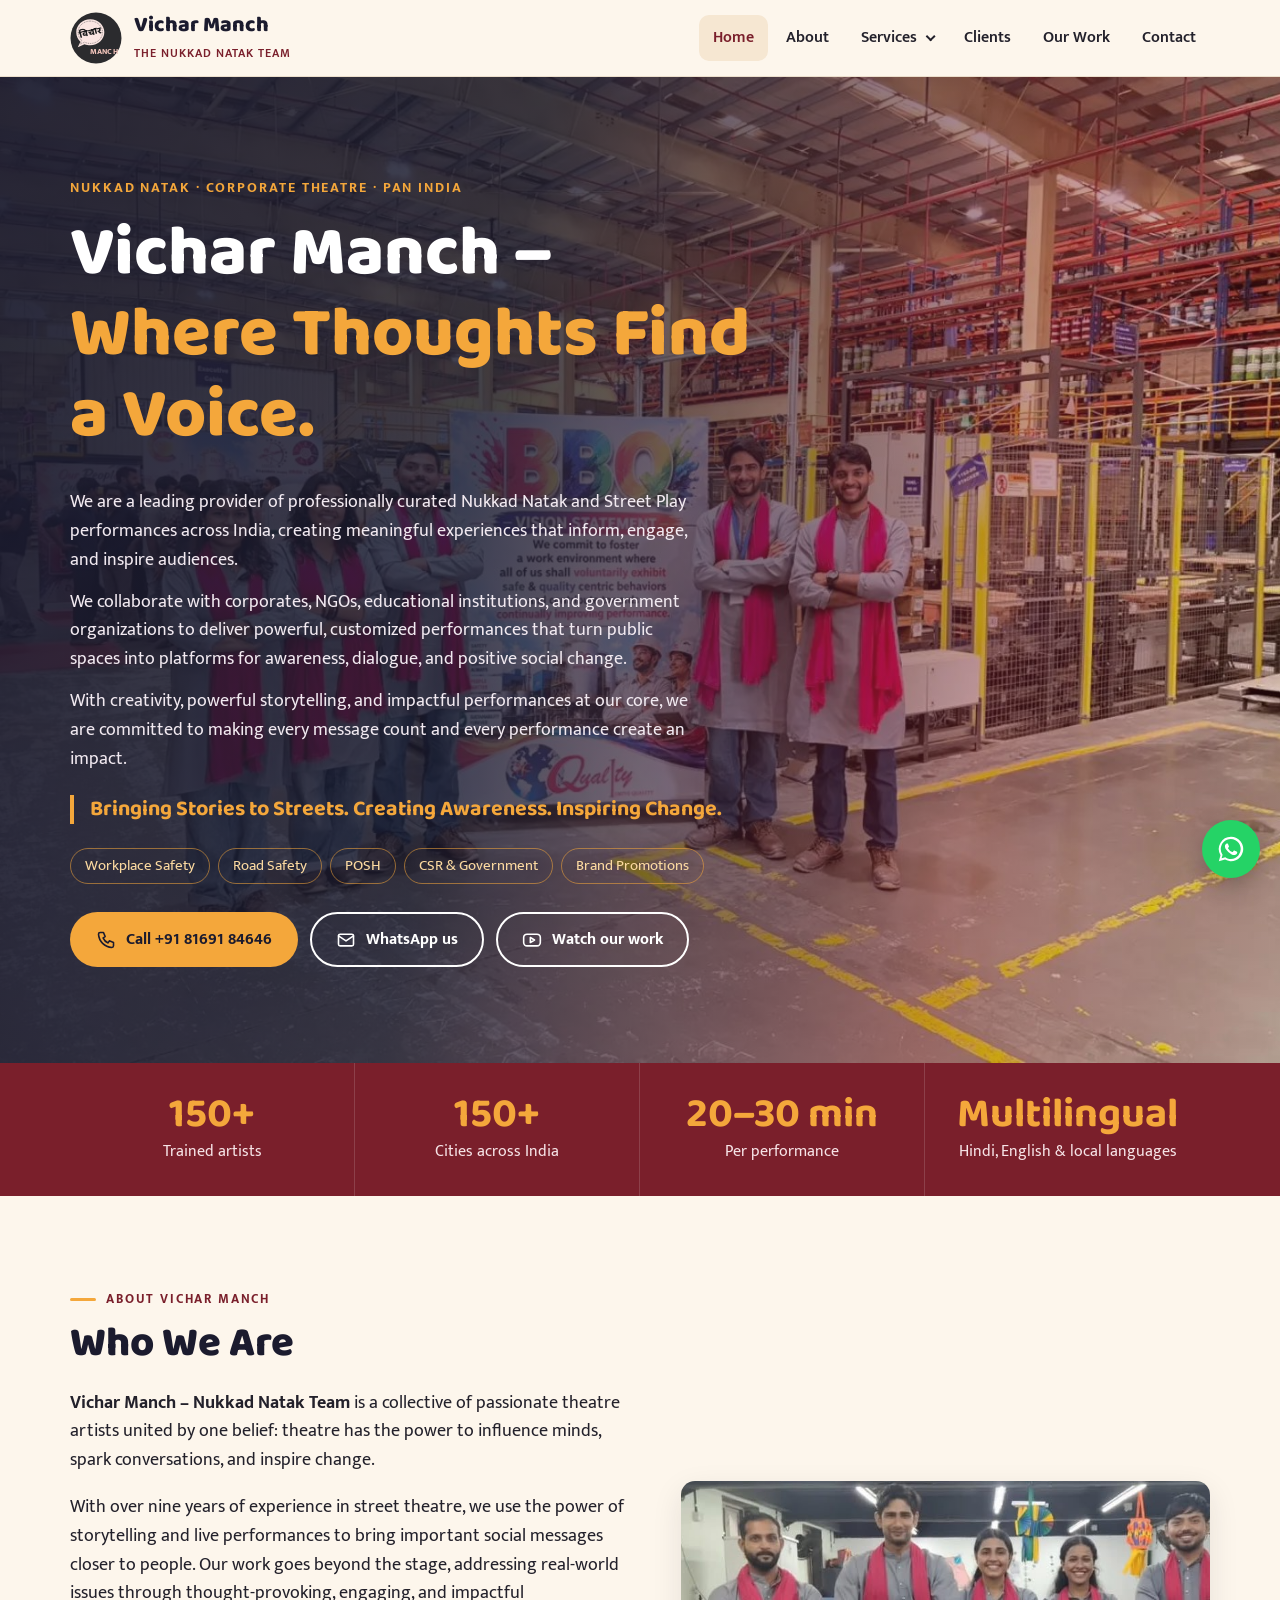
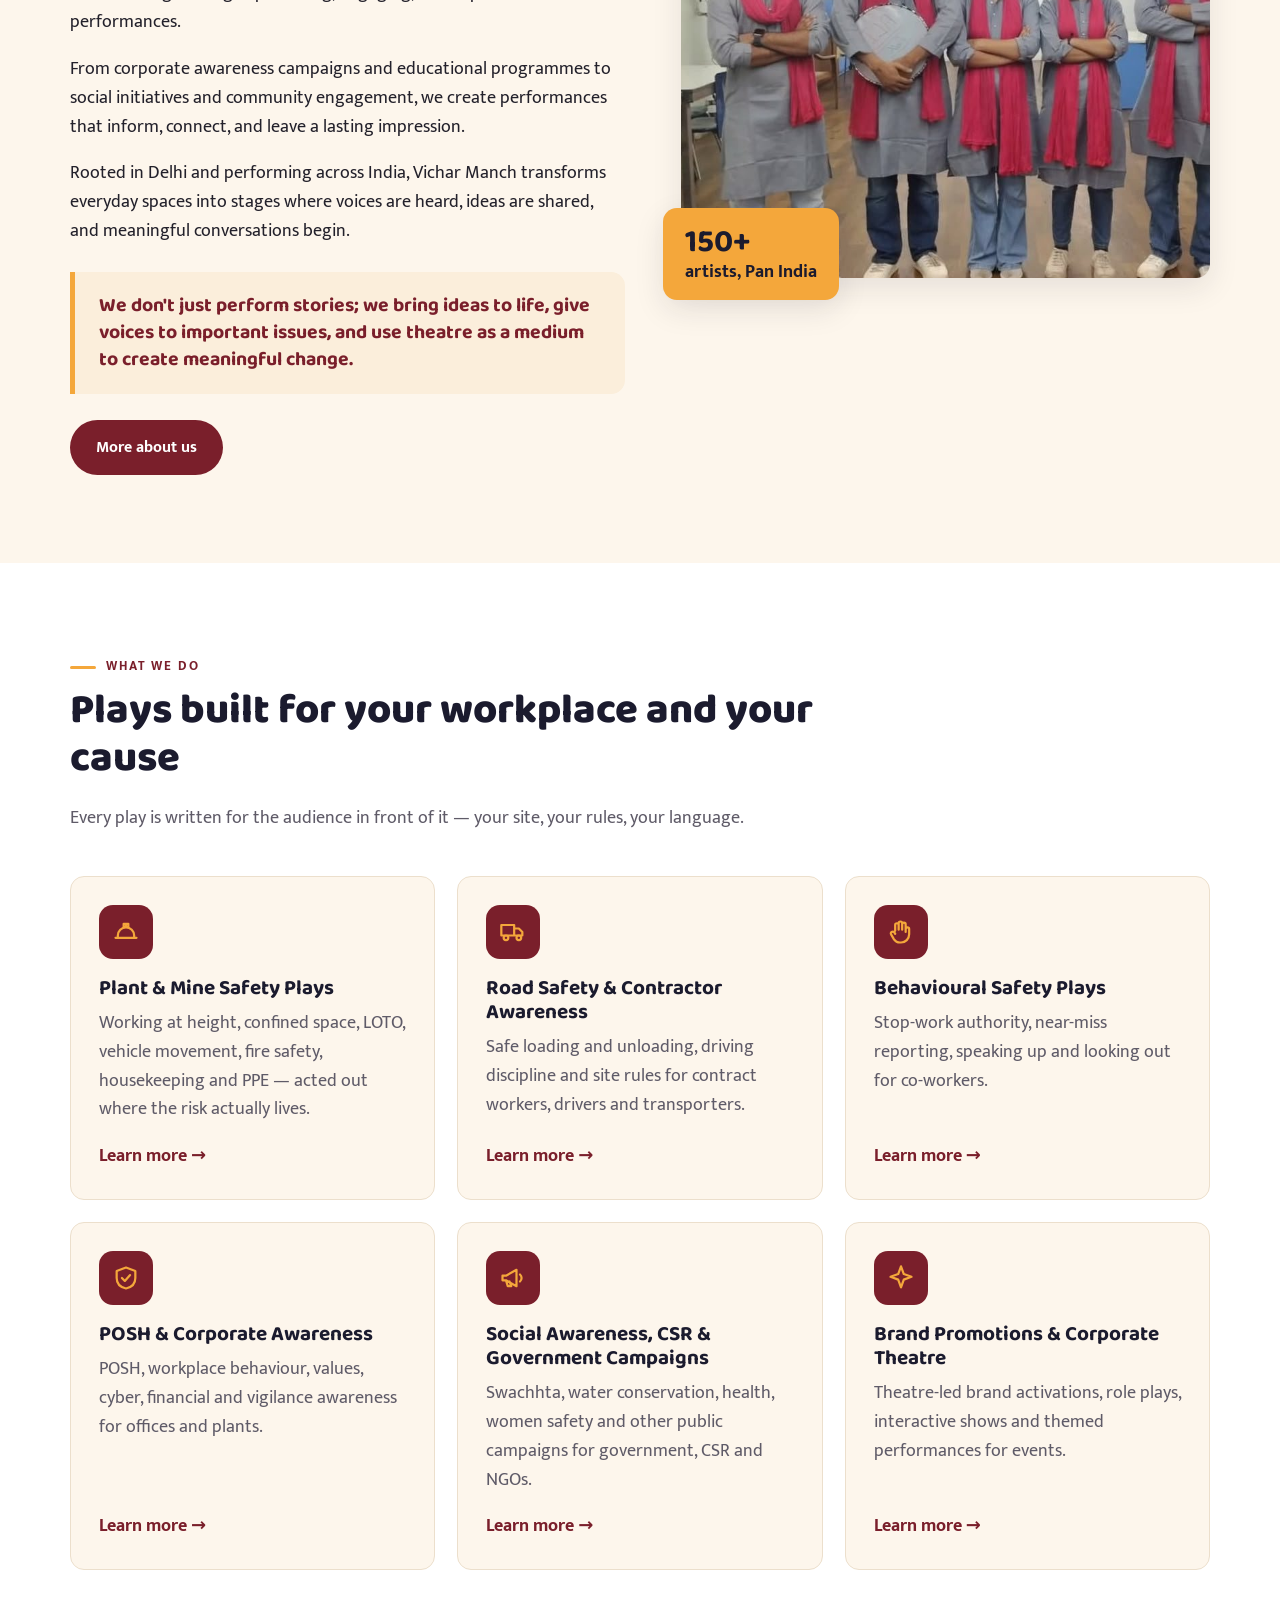
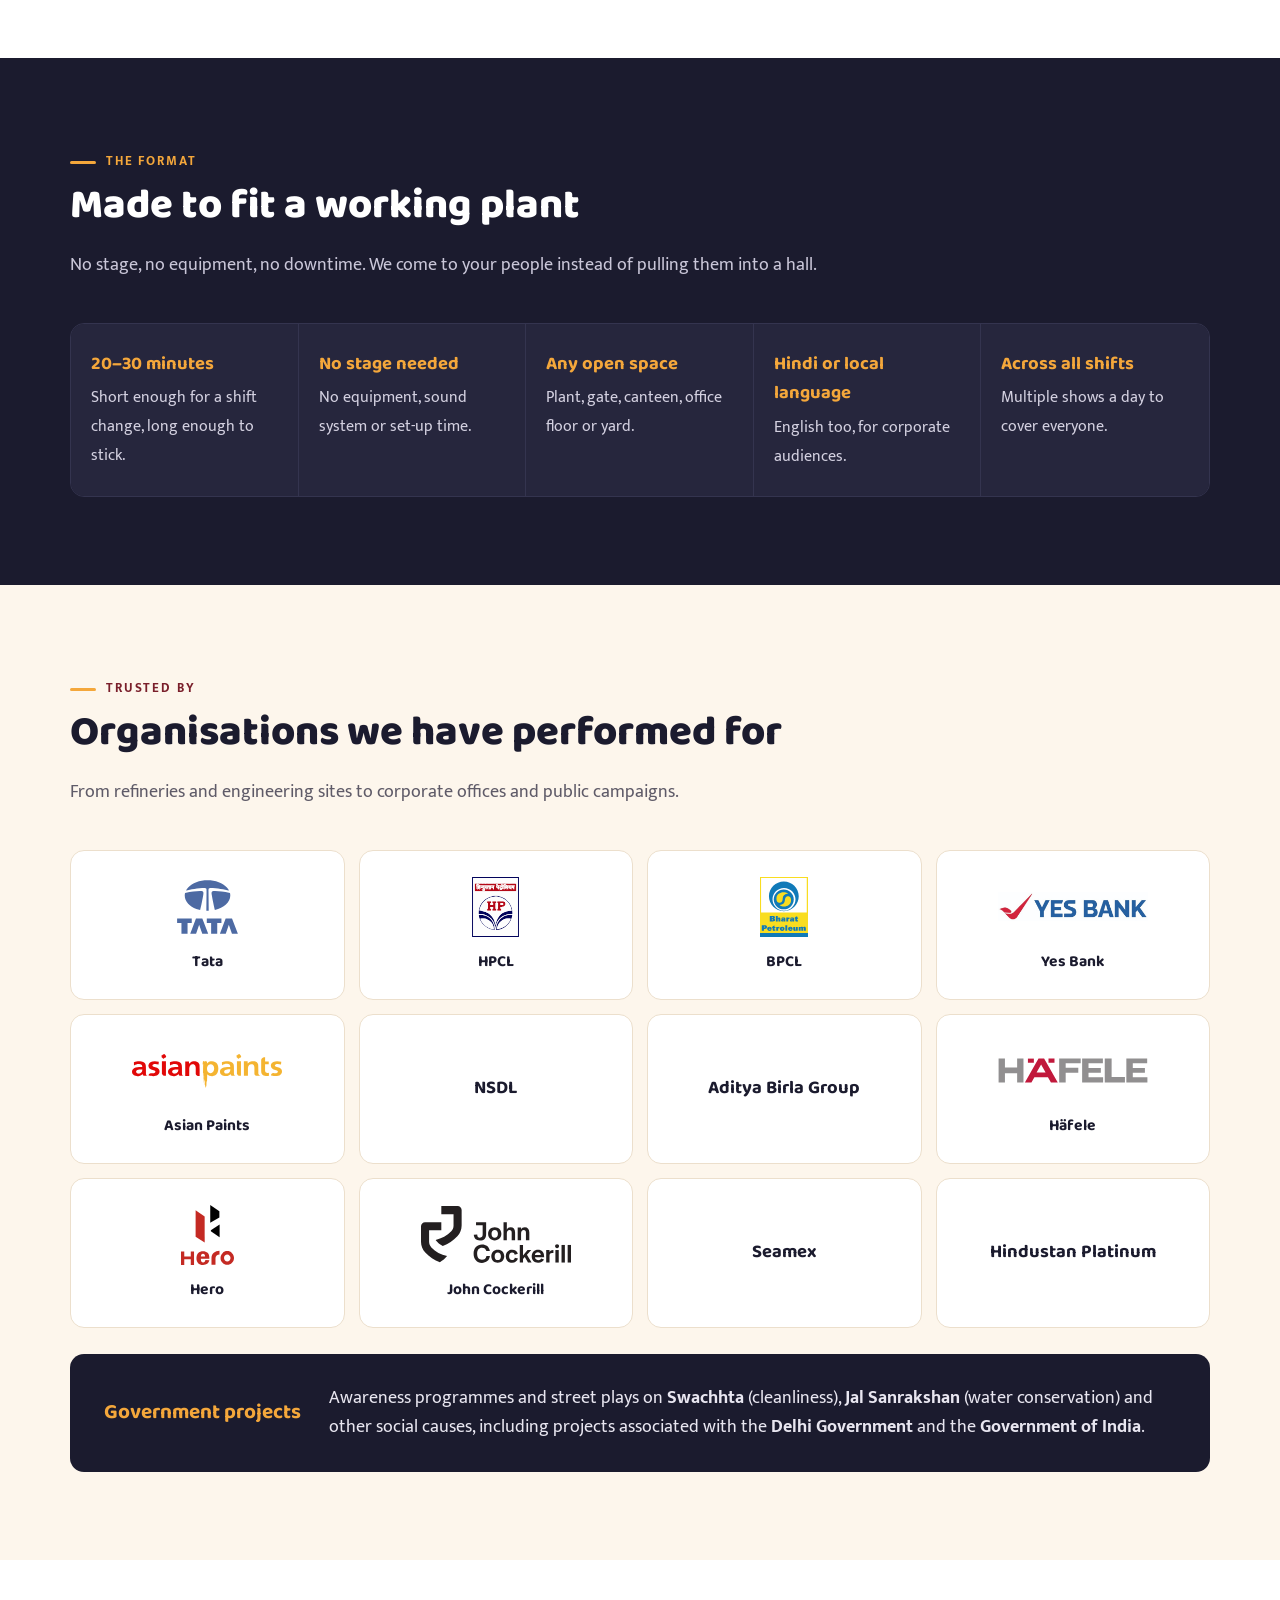
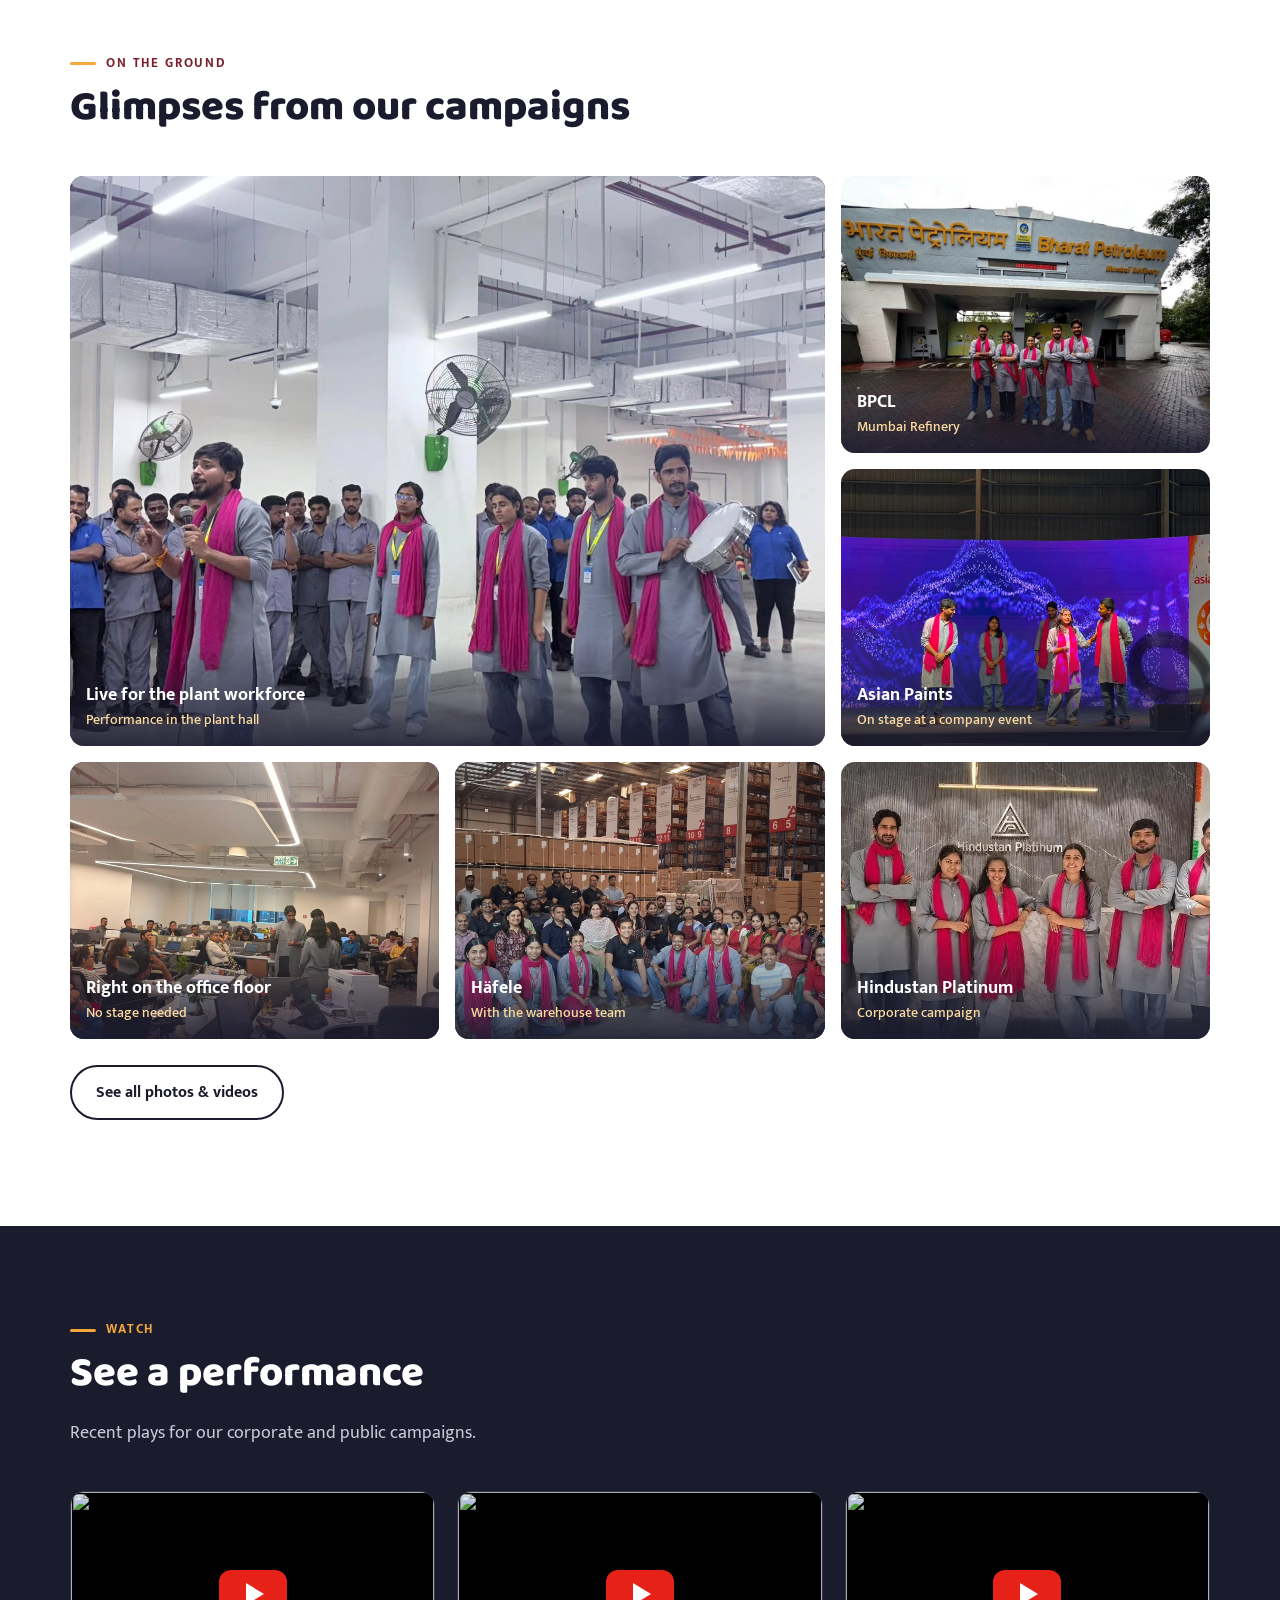
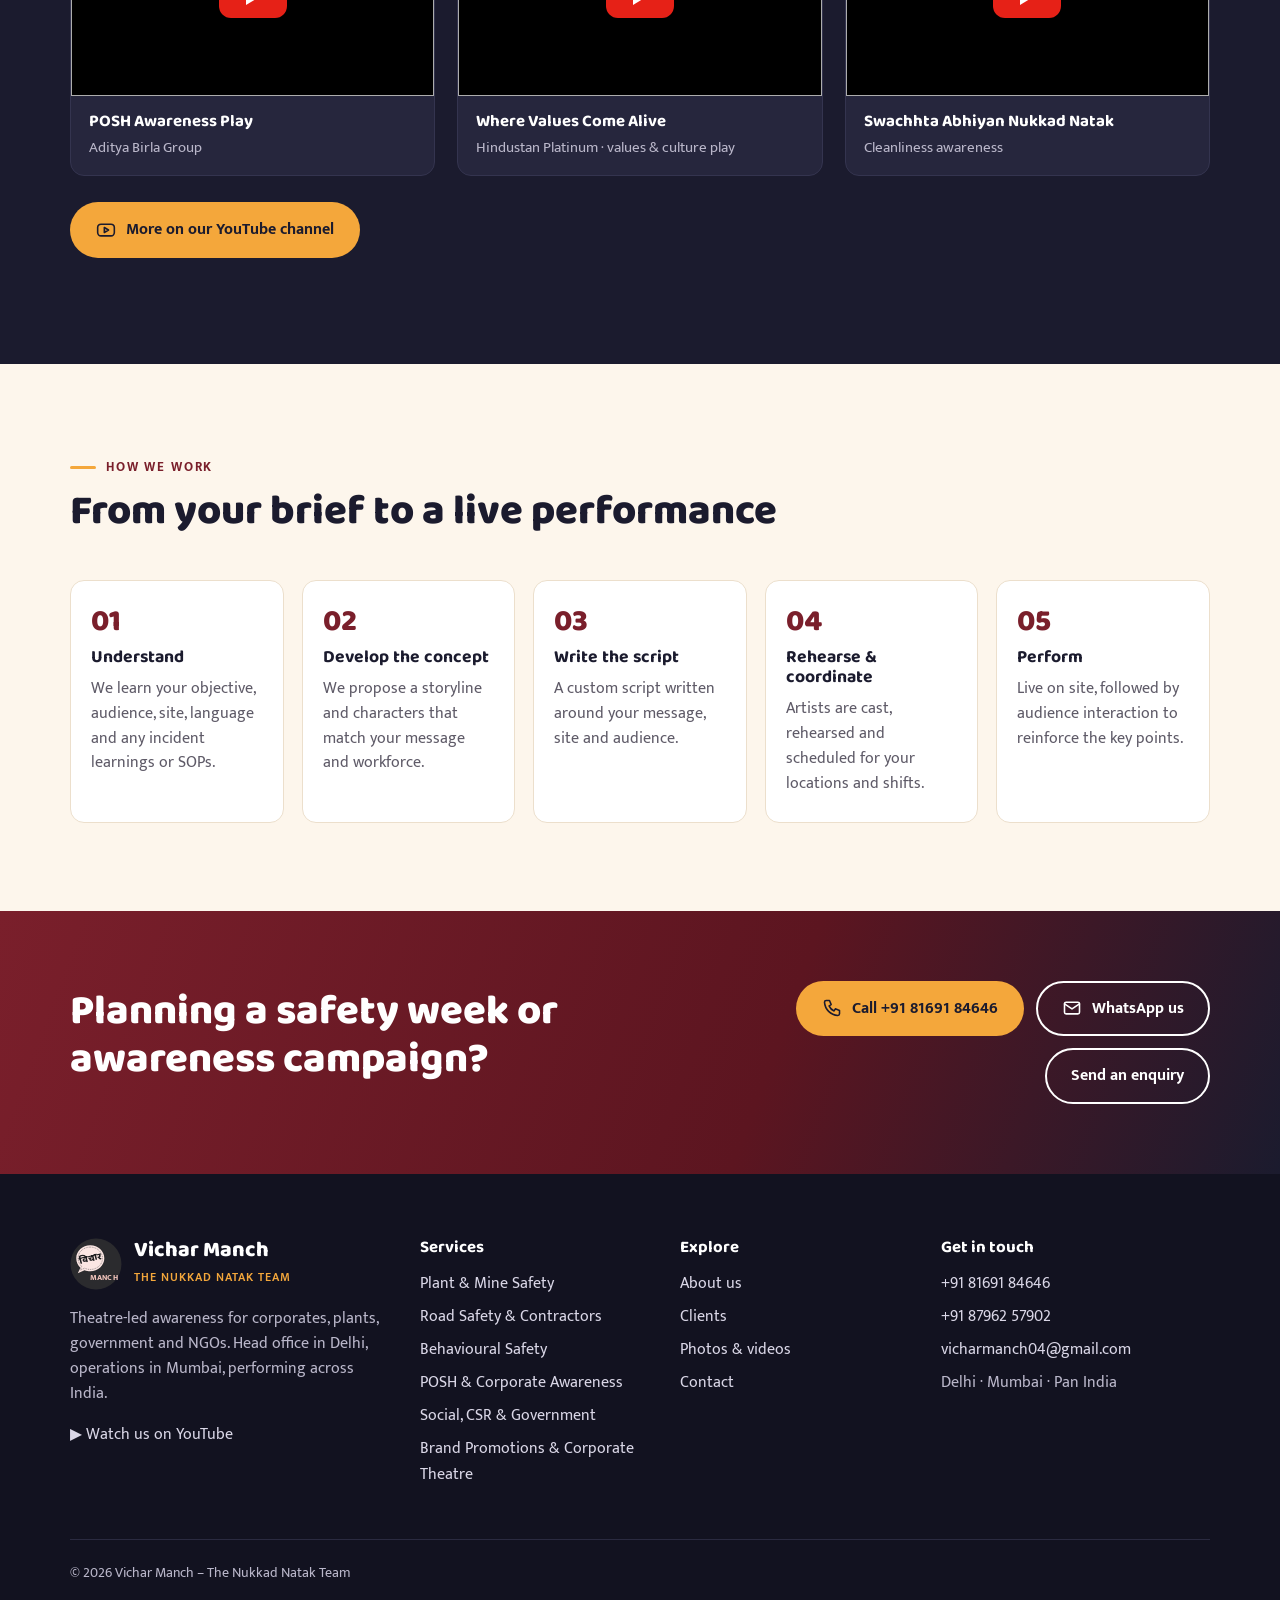
==== commit 2f8ba0ff: "Add official client logos to the Clients section (part of #8) Eight logos from Wikimedia Commons (al" ====
--- a/site/index.html
+++ b/site/index.html
@@ -67,7 +67,7 @@
   <div class="format reveal"><div><b>20–30 minutes</b><span>Short enough for a shift change, long enough to stick.</span></div><div><b>No stage needed</b><span>No equipment, sound system or set-up time.</span></div><div><b>Any open space</b><span>Plant, gate, canteen, office floor or yard.</span></div><div><b>Hindi or local language</b><span>English too, for corporate audiences.</span></div><div><b>Across all shifts</b><span>Multiple shows a day to cover everyone.</span></div></div>
 </div></section><section class="section"><div class="wrap">
   <div class="section-head reveal"><span class="kicker">Trusted by</span><h2>Organisations we have performed for</h2><p>From refineries and engineering sites to corporate offices and public campaigns.</p></div>
-  <div class="clients"><div class="client reveal"><span class="client-name">Tata</span></div><div class="client reveal"><span class="client-name">HPCL</span></div><div class="client reveal"><span class="client-name">BPCL</span></div><div class="client reveal"><span class="client-name">Yes Bank</span></div><div class="client reveal"><span class="client-name">Asian Paints</span></div><div class="client reveal"><span class="client-name">NSDL</span></div><div class="client reveal"><span class="client-name">Aditya Birla Group</span></div><div class="client reveal"><span class="client-name">Häfele</span></div><div class="client reveal"><span class="client-name">Hero</span></div><div class="client reveal"><span class="client-name">John Cockerill</span></div><div class="client reveal"><span class="client-name">Seamex</span></div><div class="client reveal"><span class="client-name">Hindustan Platinum</span></div></div>
+  <div class="clients"><div class="client has-logo reveal"><img src="assets/img/clients/tata.svg" alt="Tata logo" loading="lazy"><span class="client-name">Tata</span></div><div class="client has-logo reveal"><img src="assets/img/clients/hpcl.svg" alt="HPCL logo" loading="lazy"><span class="client-name">HPCL</span></div><div class="client has-logo reveal"><img src="assets/img/clients/bpcl.svg" alt="BPCL logo" loading="lazy"><span class="client-name">BPCL</span></div><div class="client has-logo reveal"><img src="assets/img/clients/yes-bank.png" alt="Yes Bank logo" loading="lazy"><span class="client-name">Yes Bank</span></div><div class="client has-logo reveal"><img src="assets/img/clients/asian-paints.svg" alt="Asian Paints logo" loading="lazy"><span class="client-name">Asian Paints</span></div><div class="client reveal"><span class="client-name">NSDL</span></div><div class="client reveal"><span class="client-name">Aditya Birla Group</span></div><div class="client has-logo reveal"><img src="assets/img/clients/hafele.svg" alt="Häfele logo" loading="lazy"><span class="client-name">Häfele</span></div><div class="client has-logo reveal"><img src="assets/img/clients/hero.svg" alt="Hero logo" loading="lazy"><span class="client-name">Hero</span></div><div class="client has-logo reveal"><img src="assets/img/clients/john-cockerill.svg" alt="John Cockerill logo" loading="lazy"><span class="client-name">John Cockerill</span></div><div class="client reveal"><span class="client-name">Seamex</span></div><div class="client reveal"><span class="client-name">Hindustan Platinum</span></div></div>
 <div class="gov-band reveal"><h3>Government projects</h3>
 <p>Awareness programmes and street plays on <b>Swachhta</b> (cleanliness), <b>Jal Sanrakshan</b> (water conservation) and other social causes, including projects associated with the <b>Delhi Government</b> and the <b>Government of India</b>.</p></div>
 </div></section><section class="section alt"><div class="wrap">
--- a/site/assets/css/style.css
+++ b/site/assets/css/style.css
@@ -222,8 +222,10 @@
 .client { transition: transform .18s ease, box-shadow .18s ease, border-color .18s ease; }
 .client:hover { transform: translateY(-3px); box-shadow: var(--shadow); border-color: var(--gold); }
 .client .client-name { display: block; }
-.client.has-logo { min-height: 150px; gap: 10px; align-content: center; }
-.client.has-logo img { height: 56px; width: auto; max-width: 80%; object-fit: contain; margin: 0 auto; filter: grayscale(.15); transition: filter .18s; }
+.clients { grid-auto-rows: 1fr; }
+.clients .client { min-height: 150px; display: flex; flex-direction: column; align-items: center; justify-content: center; gap: 4px; }
+.client.has-logo { gap: 8px; }
+.client.has-logo img { width: 150px; max-width: 85%; height: 60px; object-fit: contain; margin: 0 auto 4px; filter: grayscale(.15); transition: filter .18s; }
 .client.has-logo:hover img { filter: none; }
 .client.has-logo .client-name { font-size: .98rem; }
 .client small { display: block; font-family: var(--font-body); font-weight: 500; font-size: .85rem; color: var(--muted); }
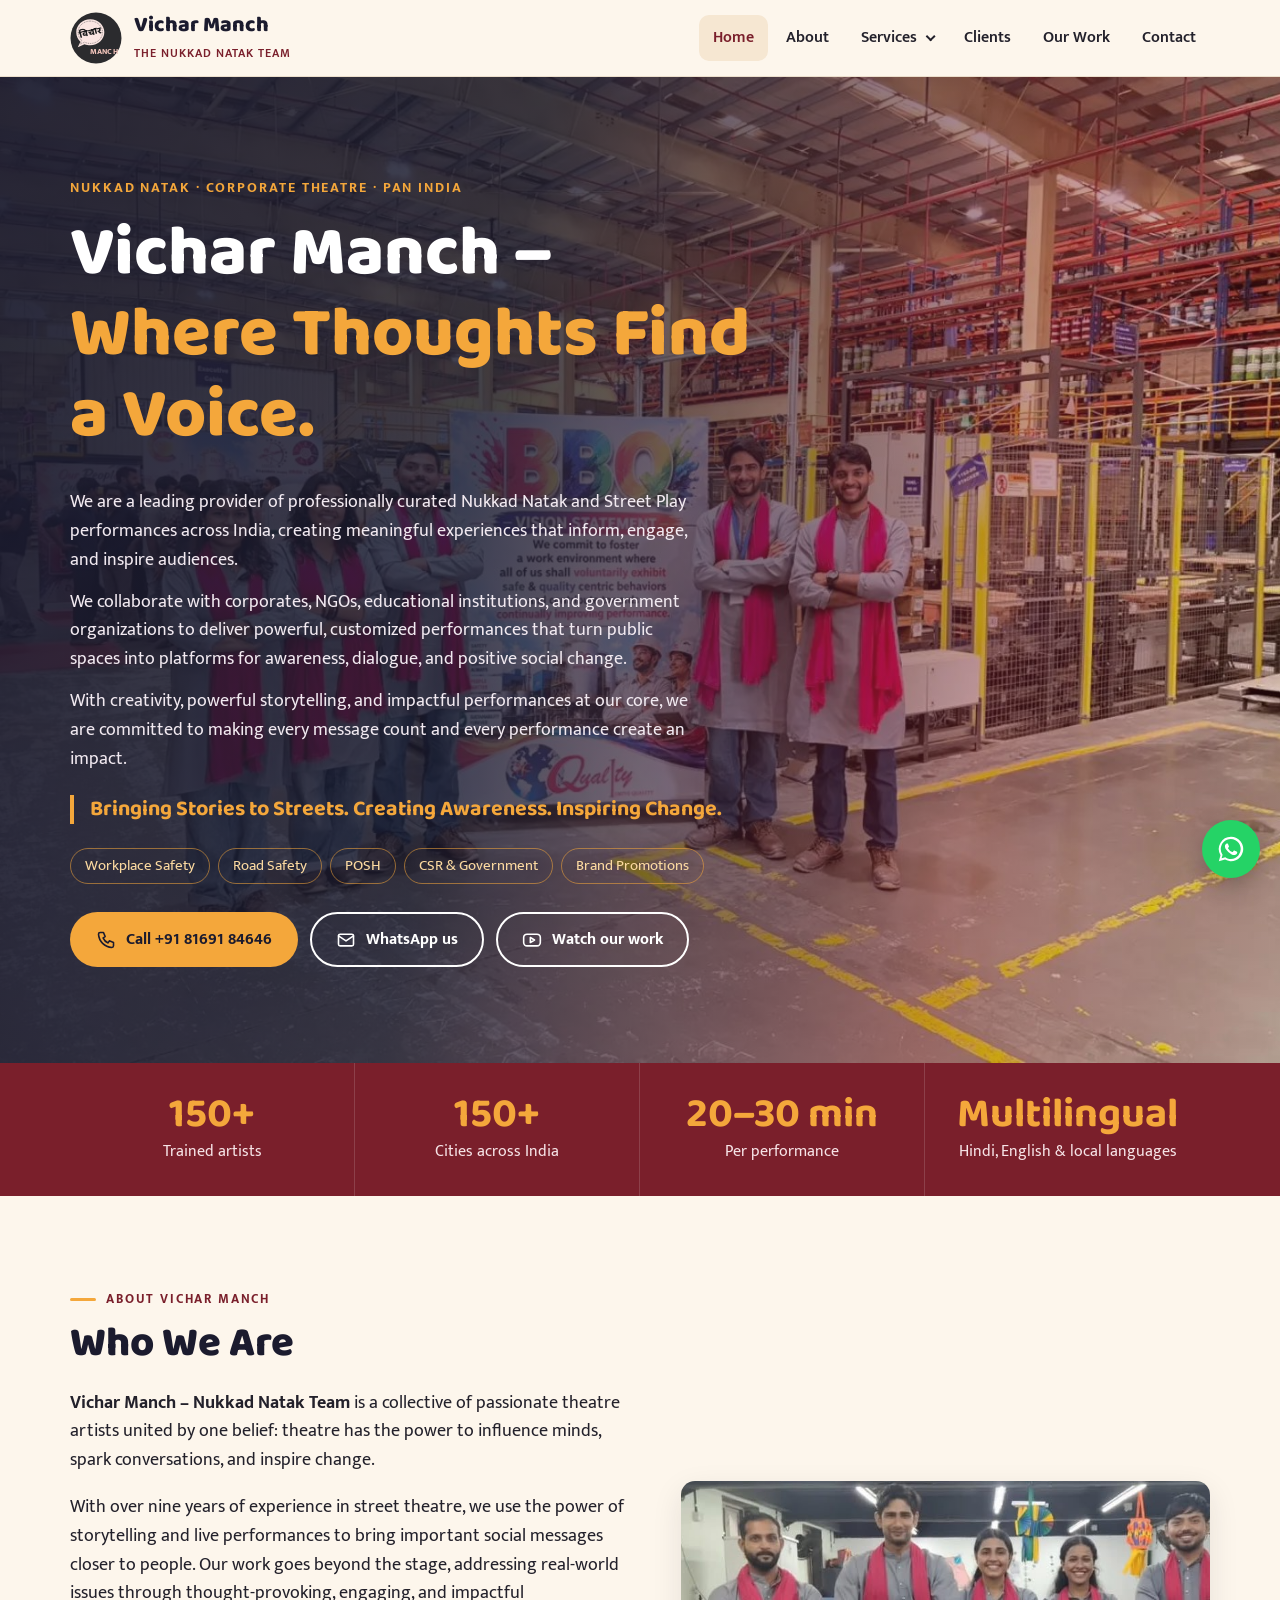
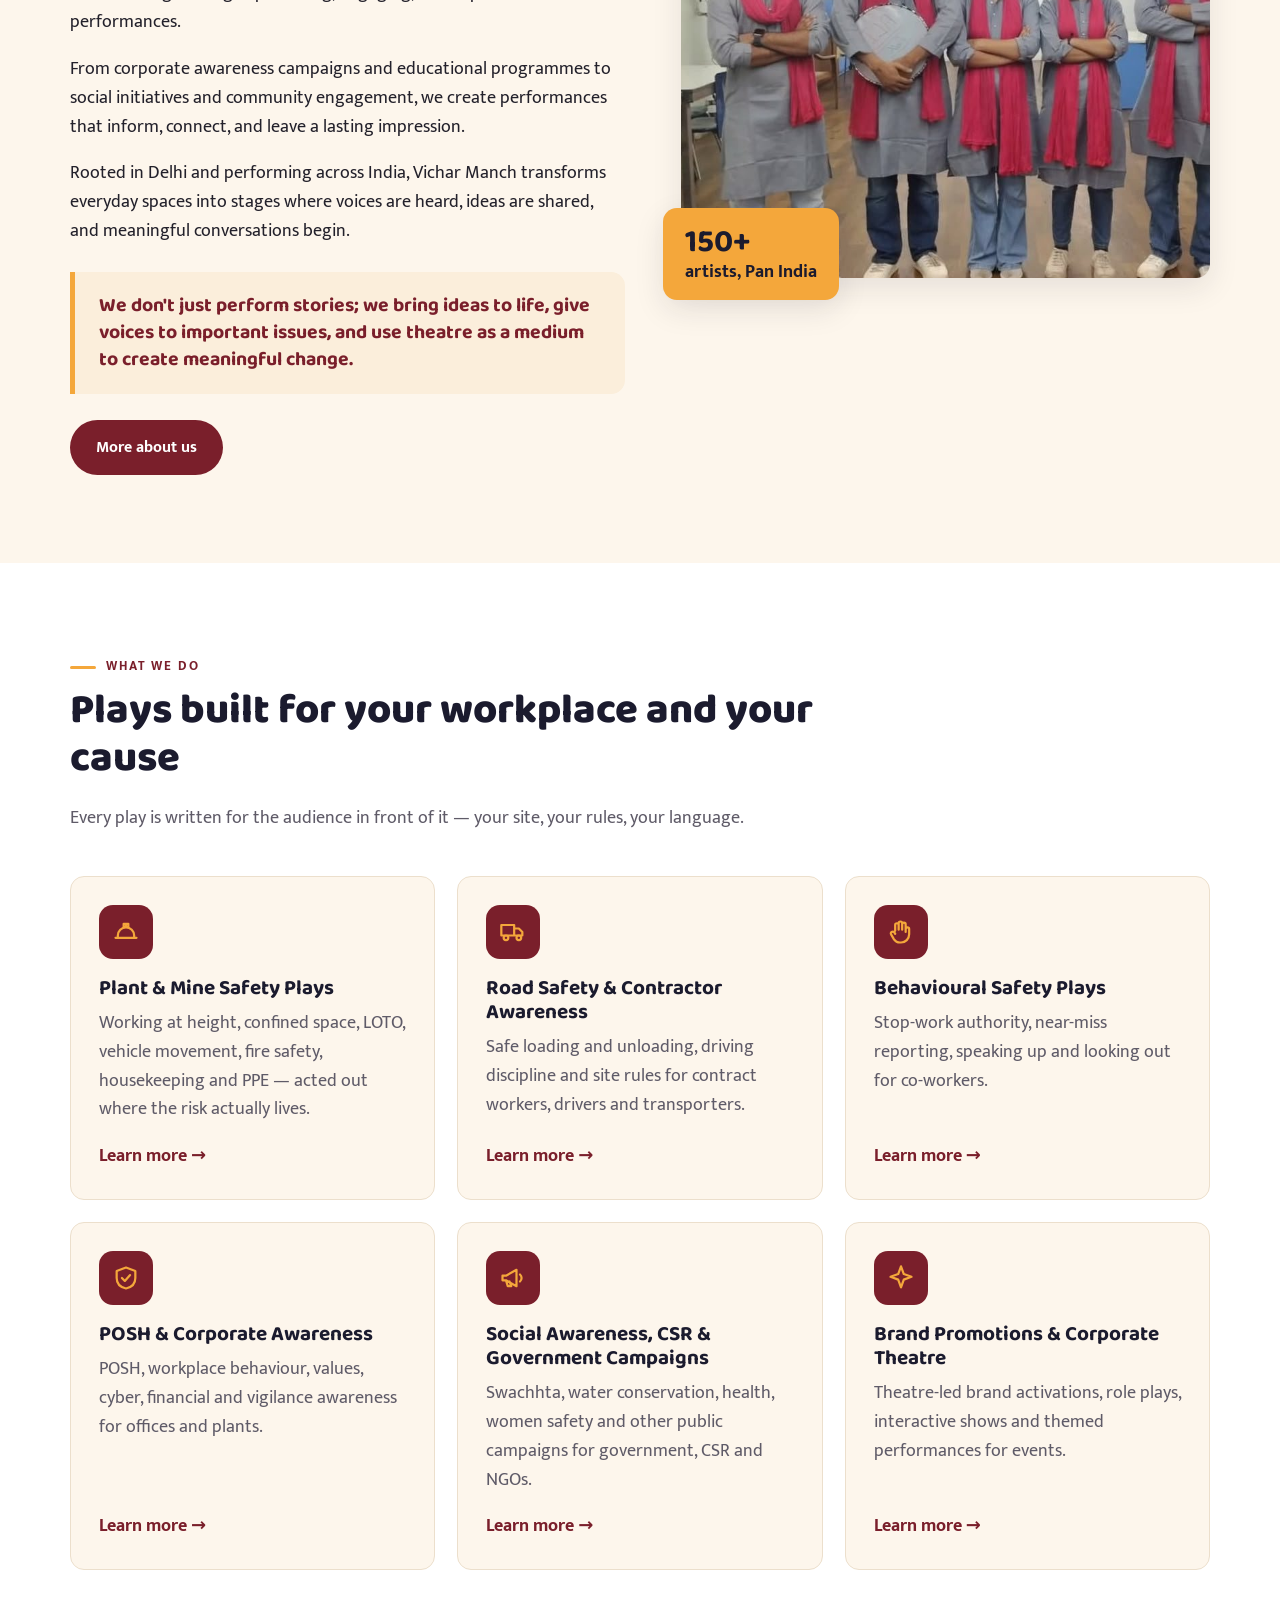
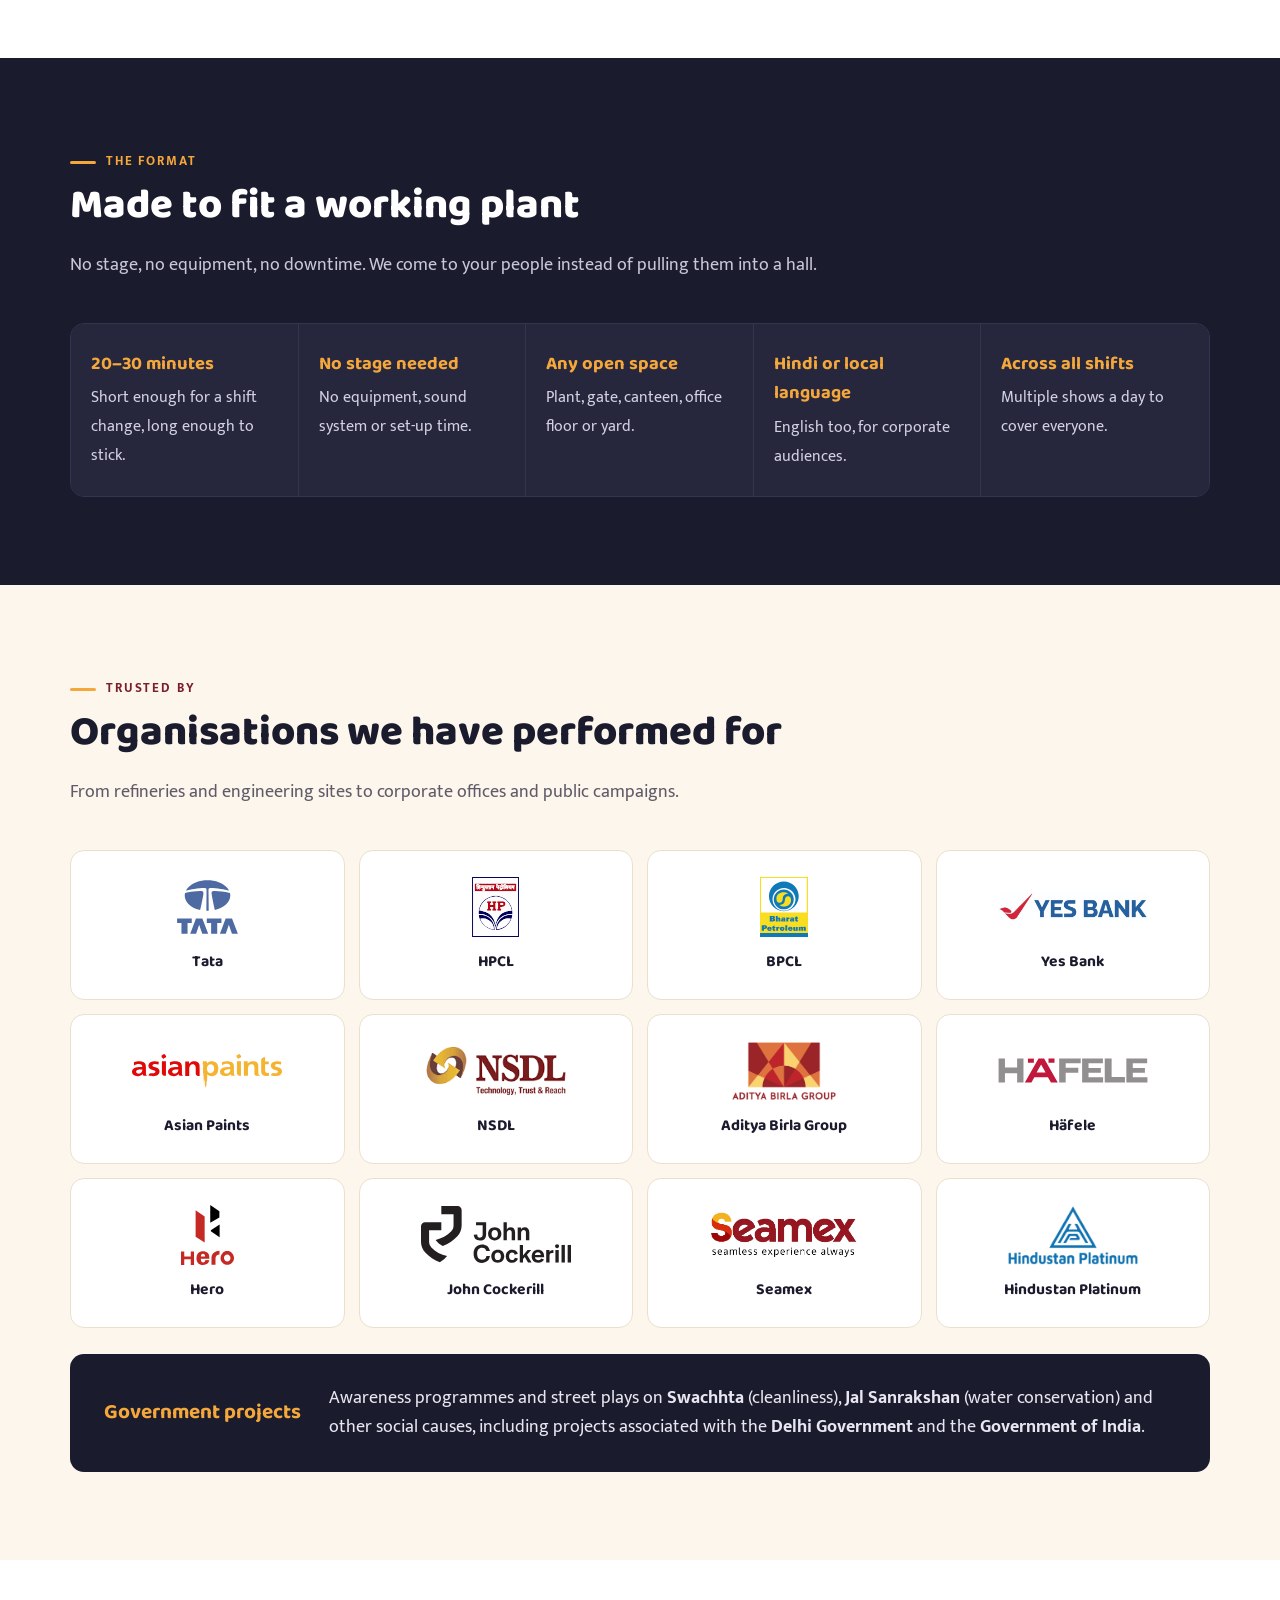
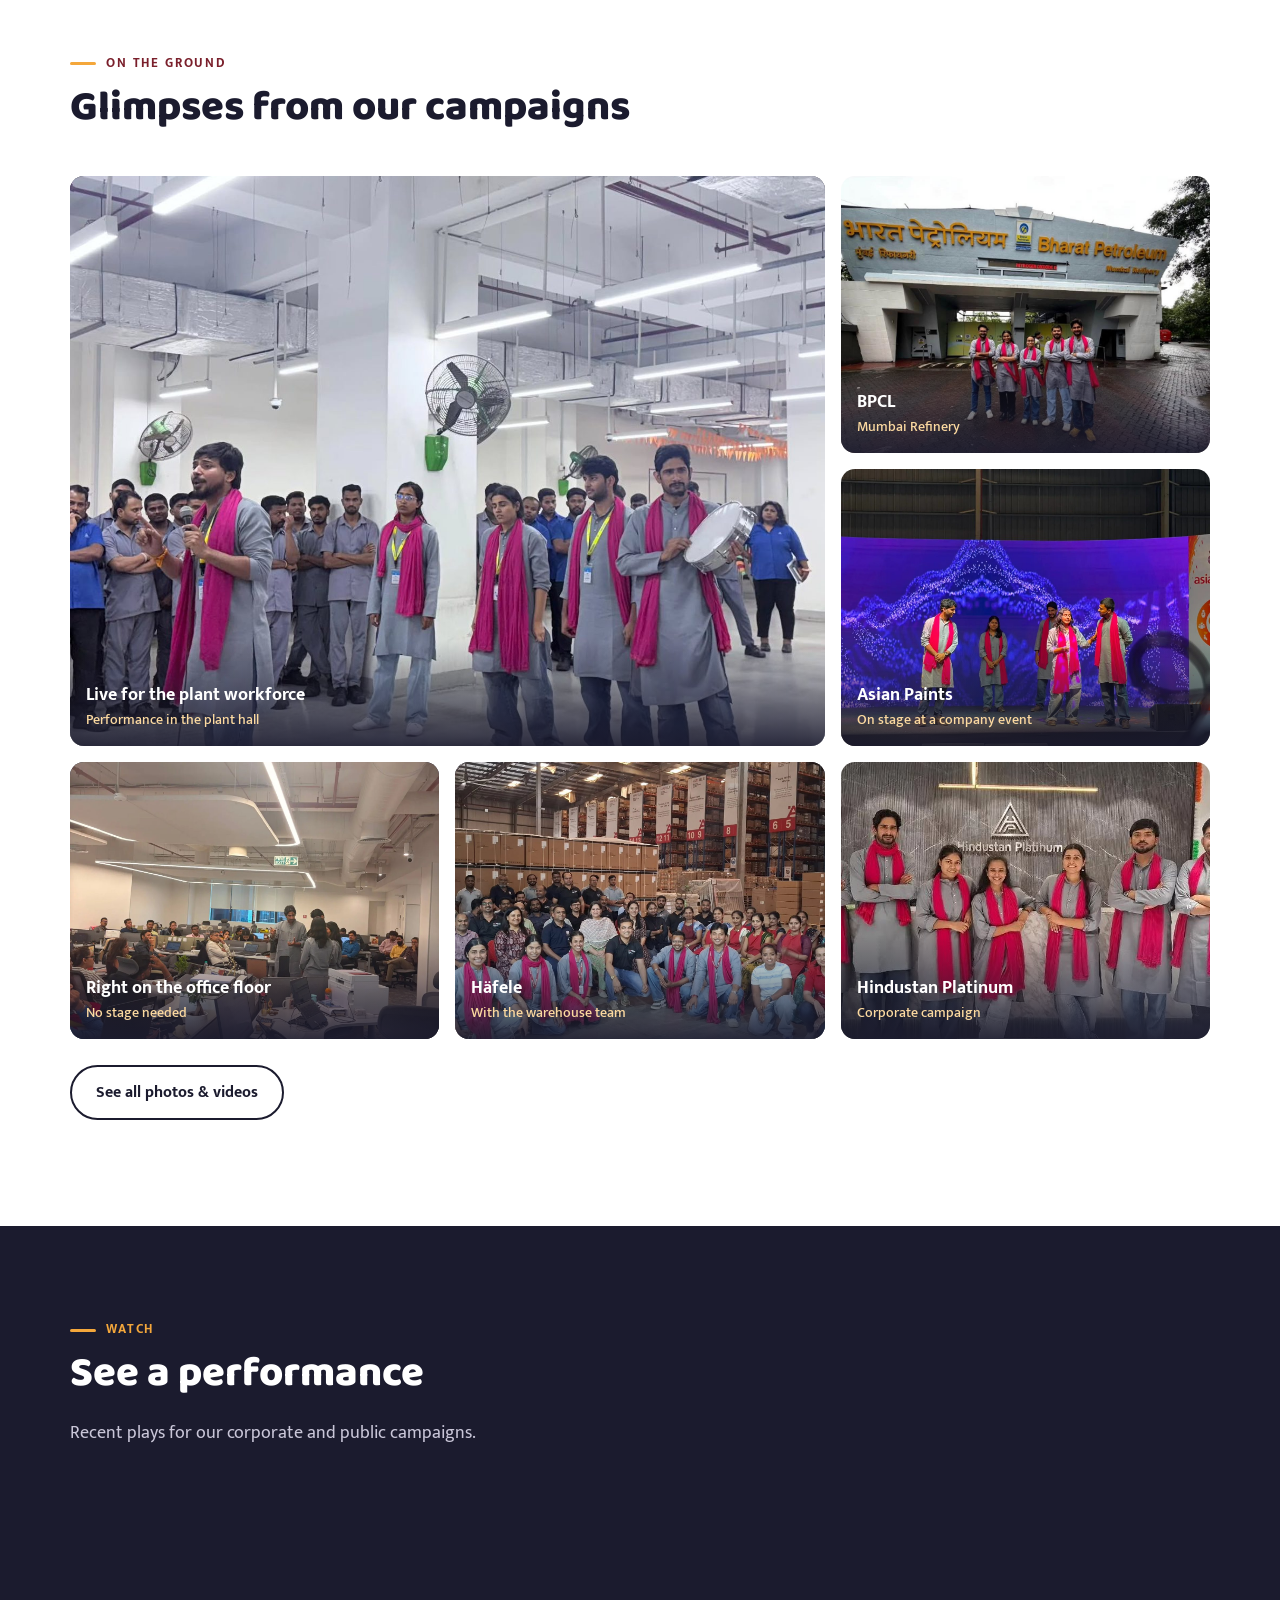
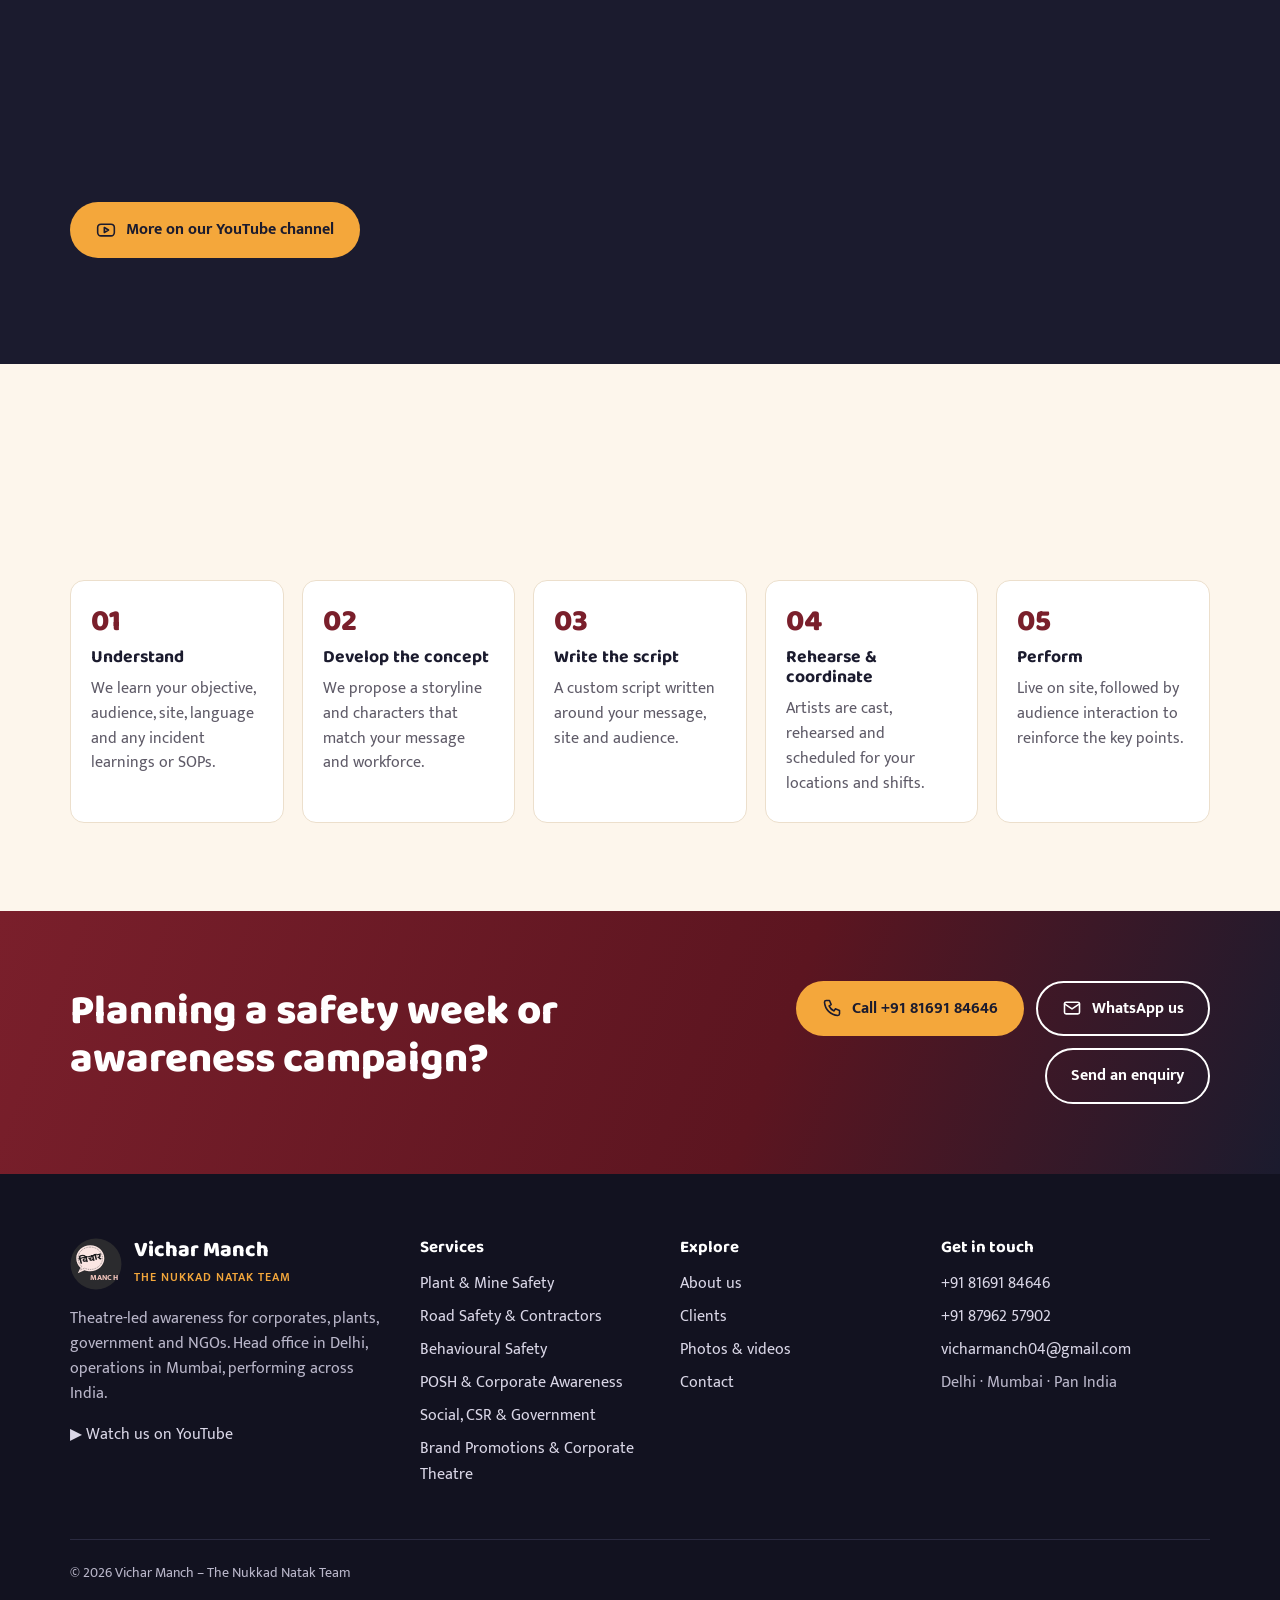
==== commit b93eff30: "Add the remaining four client logos (closes #8) Logos supplied in issue #8 for Hindustan Platinum, S" ====
--- a/site/index.html
+++ b/site/index.html
@@ -67,7 +67,7 @@
   <div class="format reveal"><div><b>20–30 minutes</b><span>Short enough for a shift change, long enough to stick.</span></div><div><b>No stage needed</b><span>No equipment, sound system or set-up time.</span></div><div><b>Any open space</b><span>Plant, gate, canteen, office floor or yard.</span></div><div><b>Hindi or local language</b><span>English too, for corporate audiences.</span></div><div><b>Across all shifts</b><span>Multiple shows a day to cover everyone.</span></div></div>
 </div></section><section class="section"><div class="wrap">
   <div class="section-head reveal"><span class="kicker">Trusted by</span><h2>Organisations we have performed for</h2><p>From refineries and engineering sites to corporate offices and public campaigns.</p></div>
-  <div class="clients"><div class="client has-logo reveal"><img src="assets/img/clients/tata.svg" alt="Tata logo" loading="lazy"><span class="client-name">Tata</span></div><div class="client has-logo reveal"><img src="assets/img/clients/hpcl.svg" alt="HPCL logo" loading="lazy"><span class="client-name">HPCL</span></div><div class="client has-logo reveal"><img src="assets/img/clients/bpcl.svg" alt="BPCL logo" loading="lazy"><span class="client-name">BPCL</span></div><div class="client has-logo reveal"><img src="assets/img/clients/yes-bank.png" alt="Yes Bank logo" loading="lazy"><span class="client-name">Yes Bank</span></div><div class="client has-logo reveal"><img src="assets/img/clients/asian-paints.svg" alt="Asian Paints logo" loading="lazy"><span class="client-name">Asian Paints</span></div><div class="client reveal"><span class="client-name">NSDL</span></div><div class="client reveal"><span class="client-name">Aditya Birla Group</span></div><div class="client has-logo reveal"><img src="assets/img/clients/hafele.svg" alt="Häfele logo" loading="lazy"><span class="client-name">Häfele</span></div><div class="client has-logo reveal"><img src="assets/img/clients/hero.svg" alt="Hero logo" loading="lazy"><span class="client-name">Hero</span></div><div class="client has-logo reveal"><img src="assets/img/clients/john-cockerill.svg" alt="John Cockerill logo" loading="lazy"><span class="client-name">John Cockerill</span></div><div class="client reveal"><span class="client-name">Seamex</span></div><div class="client reveal"><span class="client-name">Hindustan Platinum</span></div></div>
+  <div class="clients"><div class="client has-logo reveal"><img src="assets/img/clients/tata.svg" alt="Tata logo" loading="lazy"><span class="client-name">Tata</span></div><div class="client has-logo reveal"><img src="assets/img/clients/hpcl.svg" alt="HPCL logo" loading="lazy"><span class="client-name">HPCL</span></div><div class="client has-logo reveal"><img src="assets/img/clients/bpcl.svg" alt="BPCL logo" loading="lazy"><span class="client-name">BPCL</span></div><div class="client has-logo reveal"><img src="assets/img/clients/yes-bank.png" alt="Yes Bank logo" loading="lazy"><span class="client-name">Yes Bank</span></div><div class="client has-logo reveal"><img src="assets/img/clients/asian-paints.svg" alt="Asian Paints logo" loading="lazy"><span class="client-name">Asian Paints</span></div><div class="client has-logo reveal"><img src="assets/img/clients/nsdl.png" alt="NSDL logo" loading="lazy"><span class="client-name">NSDL</span></div><div class="client has-logo reveal"><img src="assets/img/clients/aditya-birla-group.png" alt="Aditya Birla Group logo" loading="lazy"><span class="client-name">Aditya Birla Group</span></div><div class="client has-logo reveal"><img src="assets/img/clients/hafele.svg" alt="Häfele logo" loading="lazy"><span class="client-name">Häfele</span></div><div class="client has-logo reveal"><img src="assets/img/clients/hero.svg" alt="Hero logo" loading="lazy"><span class="client-name">Hero</span></div><div class="client has-logo reveal"><img src="assets/img/clients/john-cockerill.svg" alt="John Cockerill logo" loading="lazy"><span class="client-name">John Cockerill</span></div><div class="client has-logo reveal"><img src="assets/img/clients/seamex.png" alt="Seamex logo" loading="lazy"><span class="client-name">Seamex</span></div><div class="client has-logo reveal"><img src="assets/img/clients/hindustan-platinum.png" alt="Hindustan Platinum logo" loading="lazy"><span class="client-name">Hindustan Platinum</span></div></div>
 <div class="gov-band reveal"><h3>Government projects</h3>
 <p>Awareness programmes and street plays on <b>Swachhta</b> (cleanliness), <b>Jal Sanrakshan</b> (water conservation) and other social causes, including projects associated with the <b>Delhi Government</b> and the <b>Government of India</b>.</p></div>
 </div></section><section class="section alt"><div class="wrap">
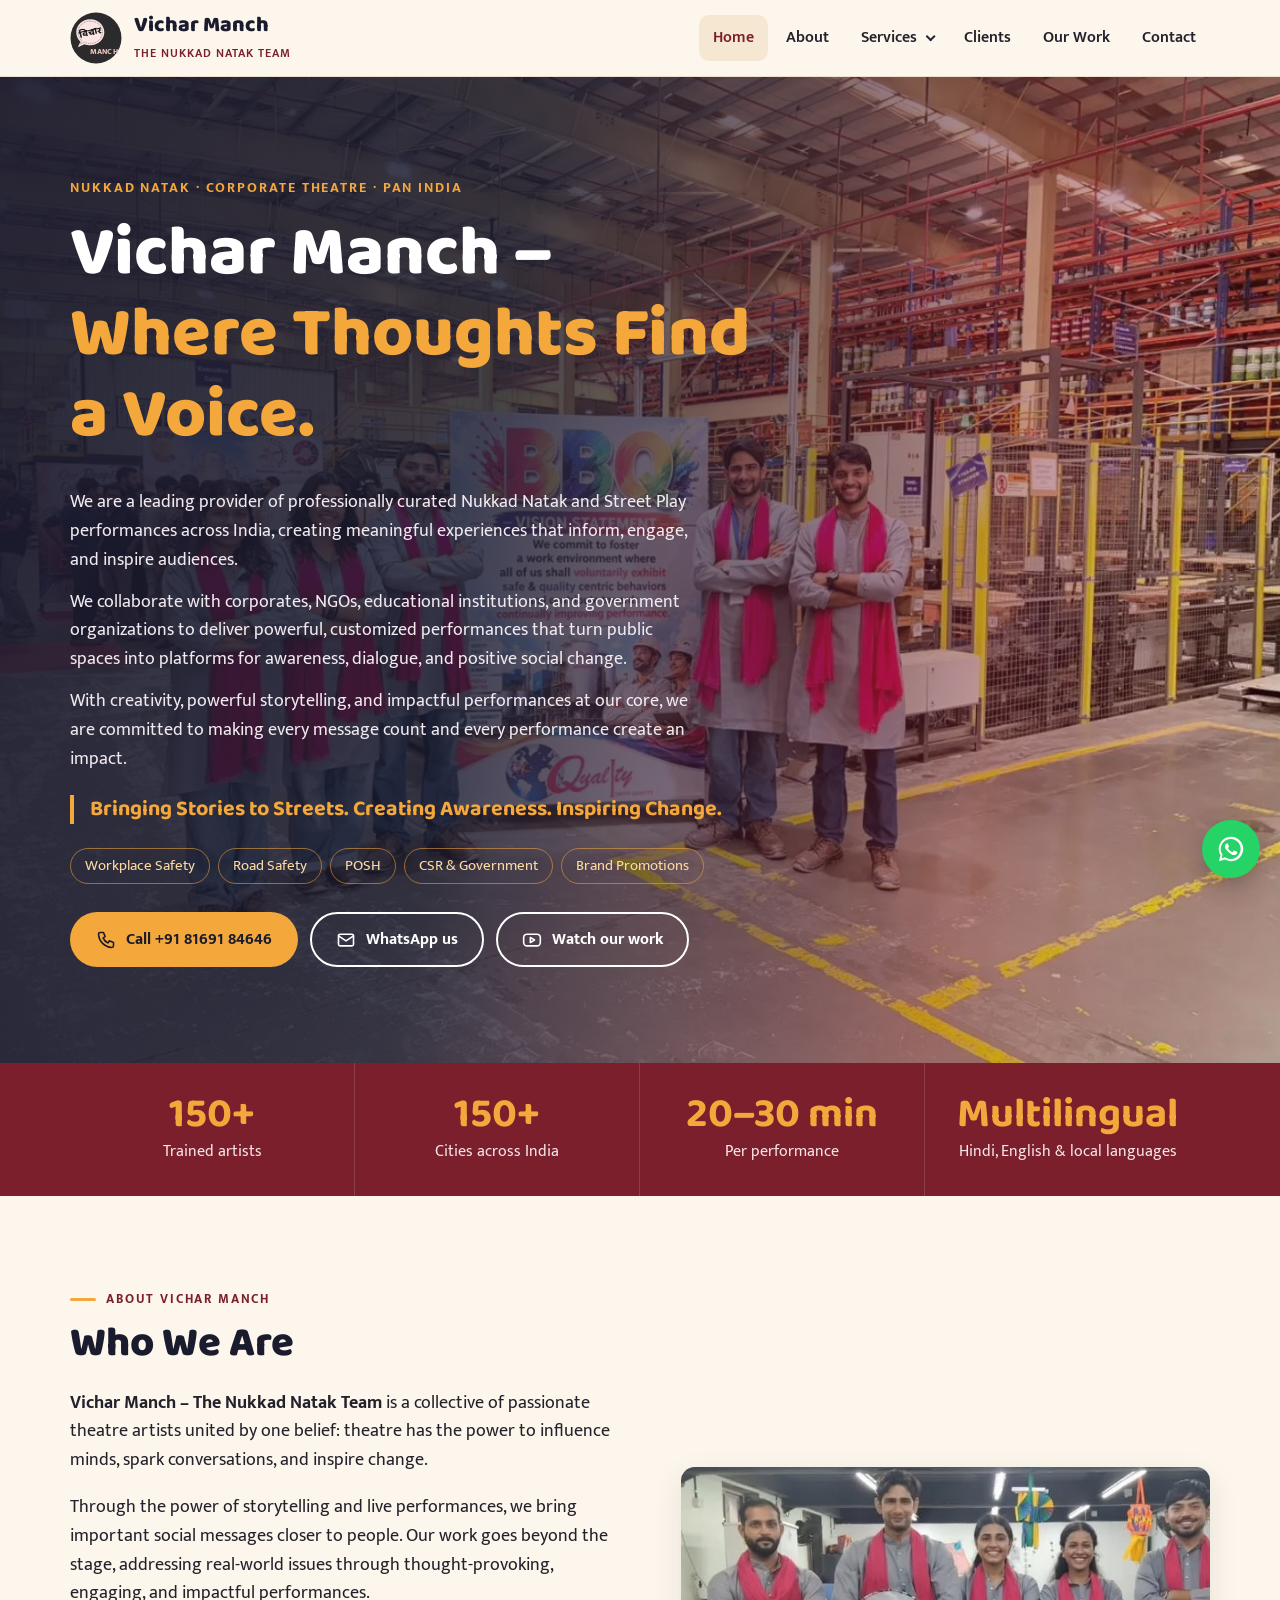
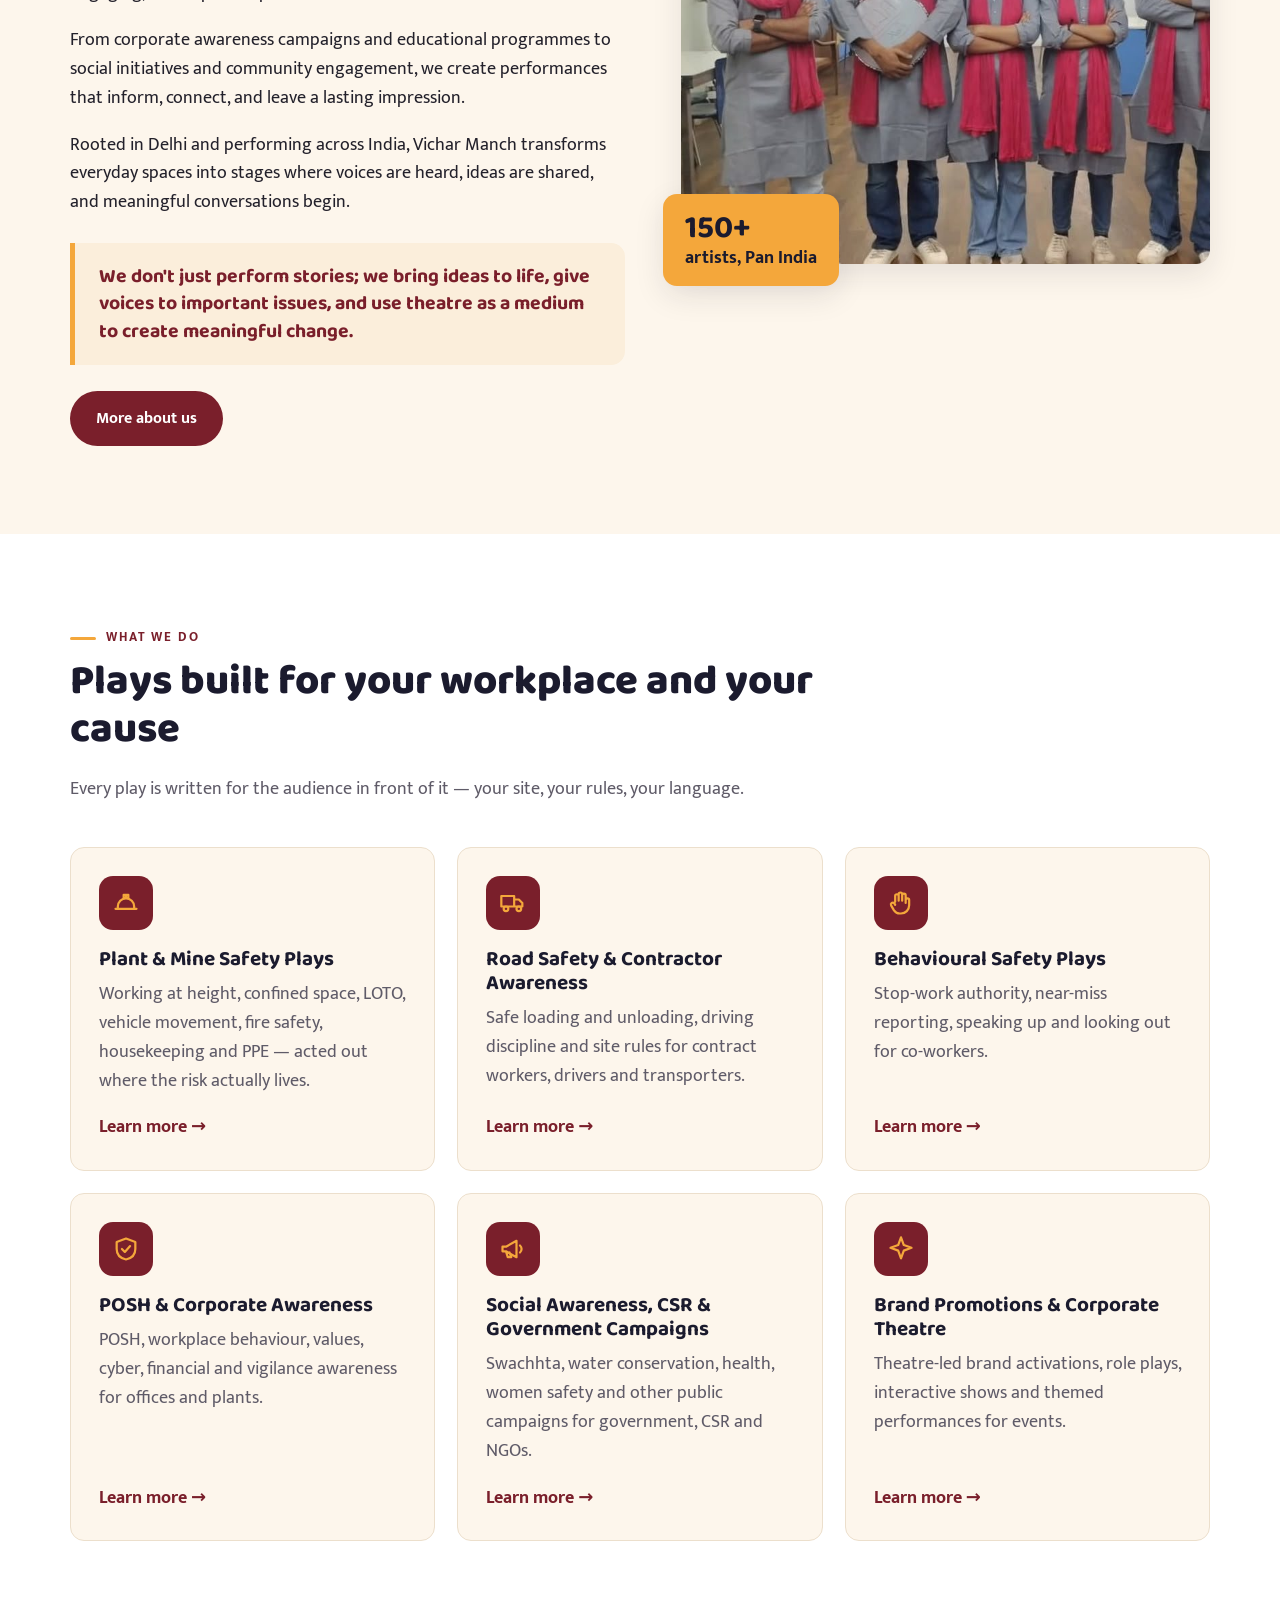
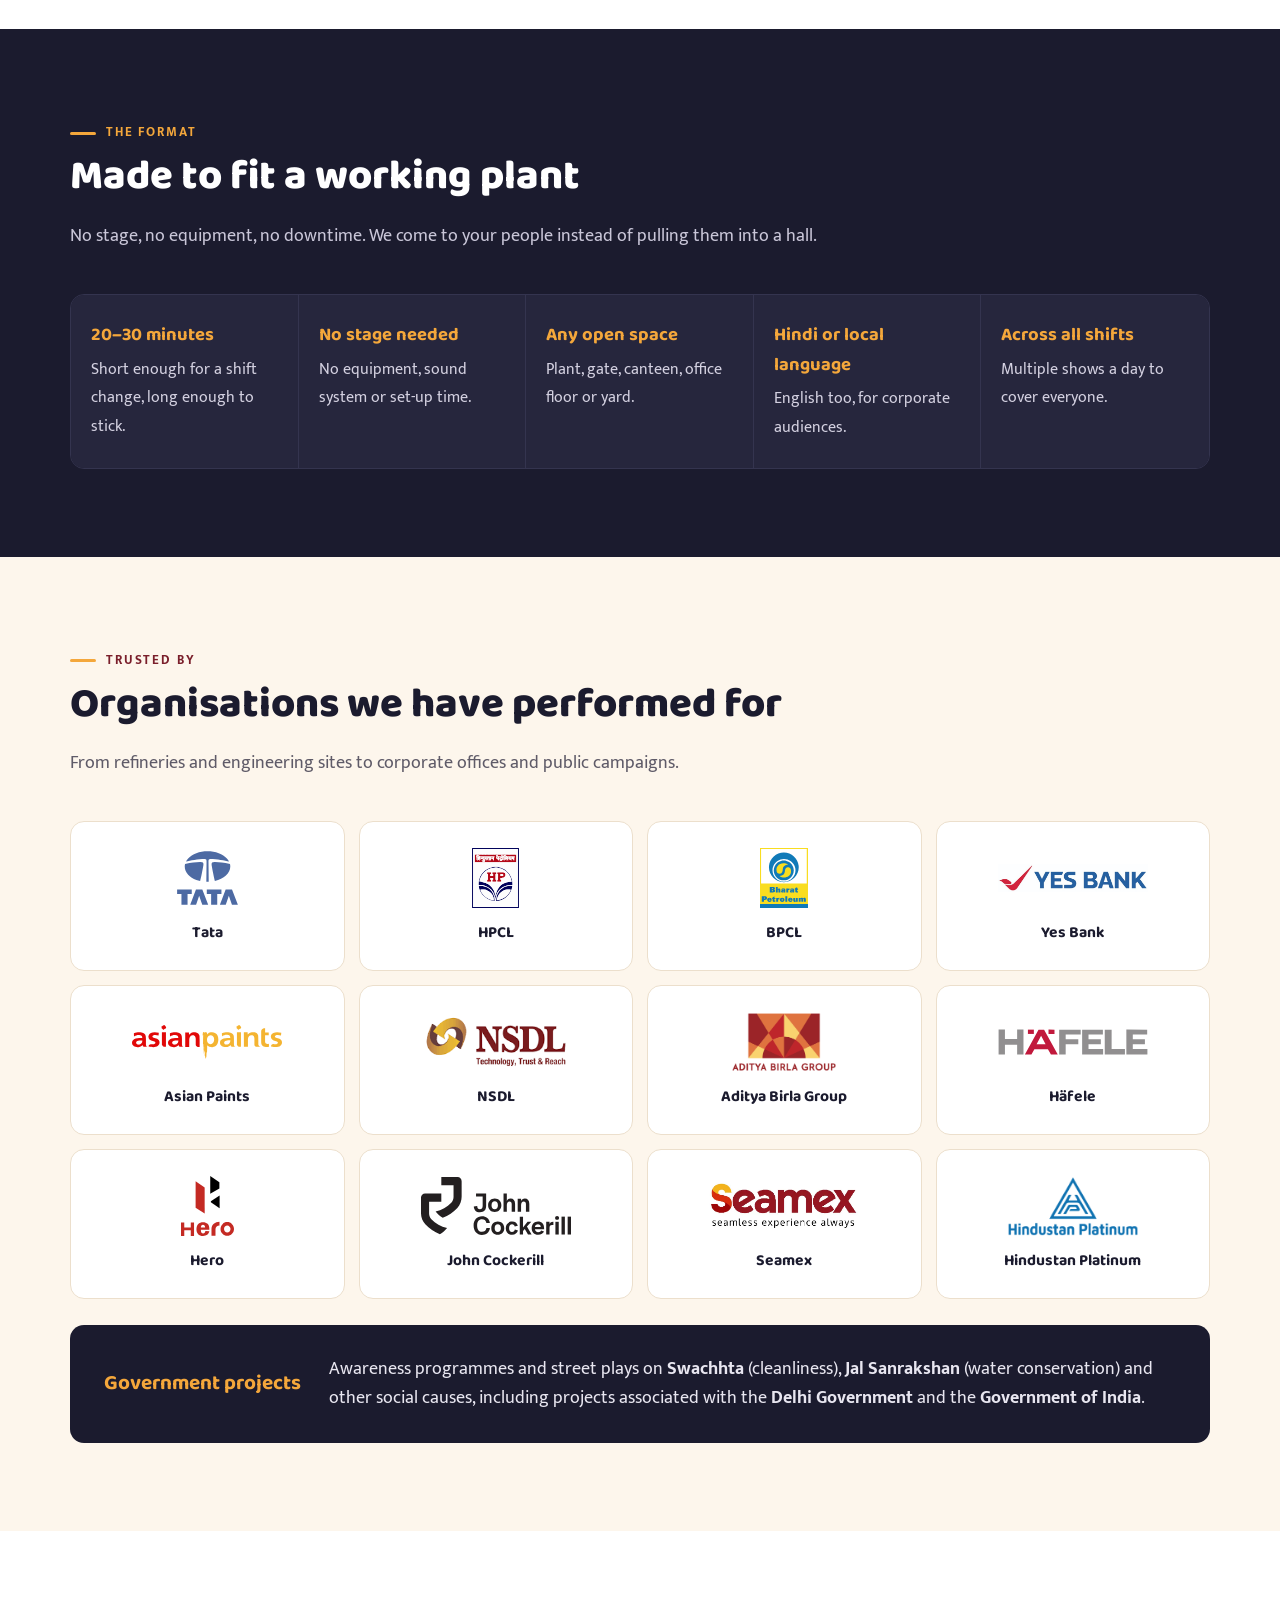
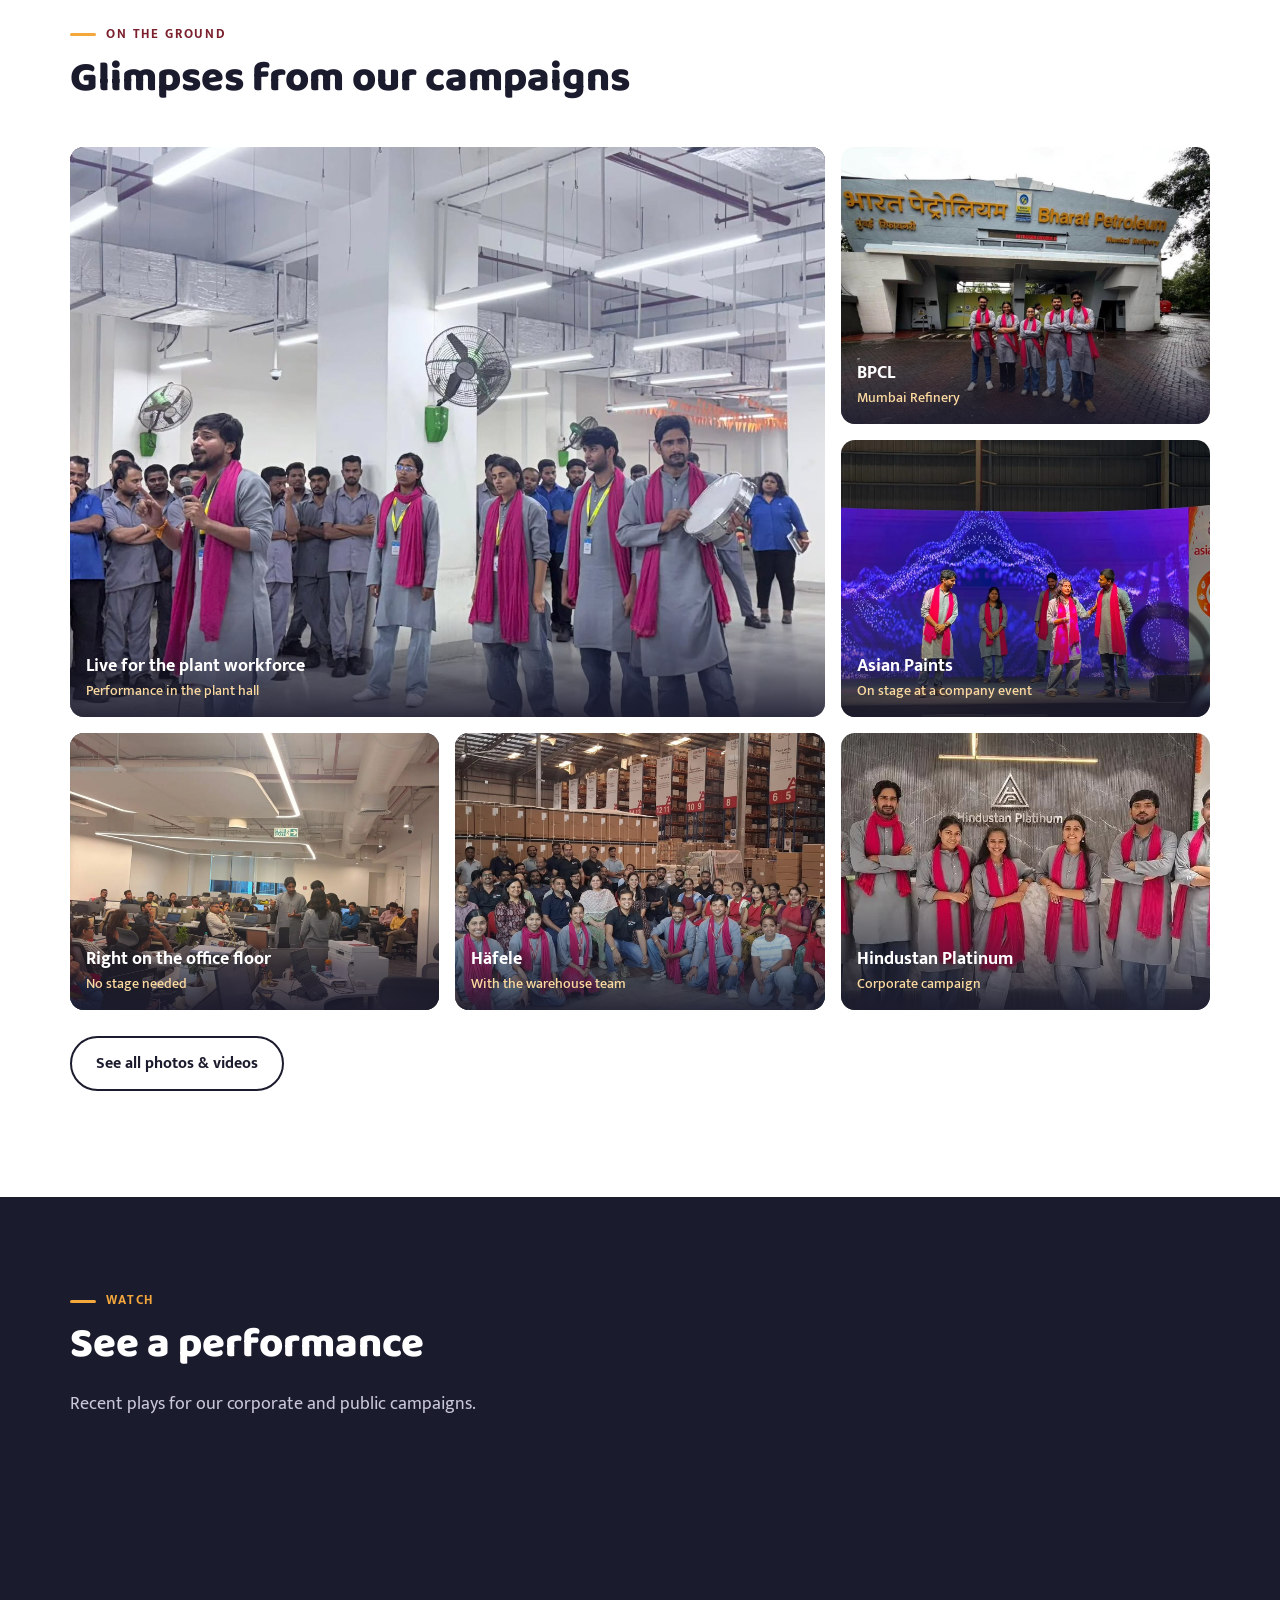
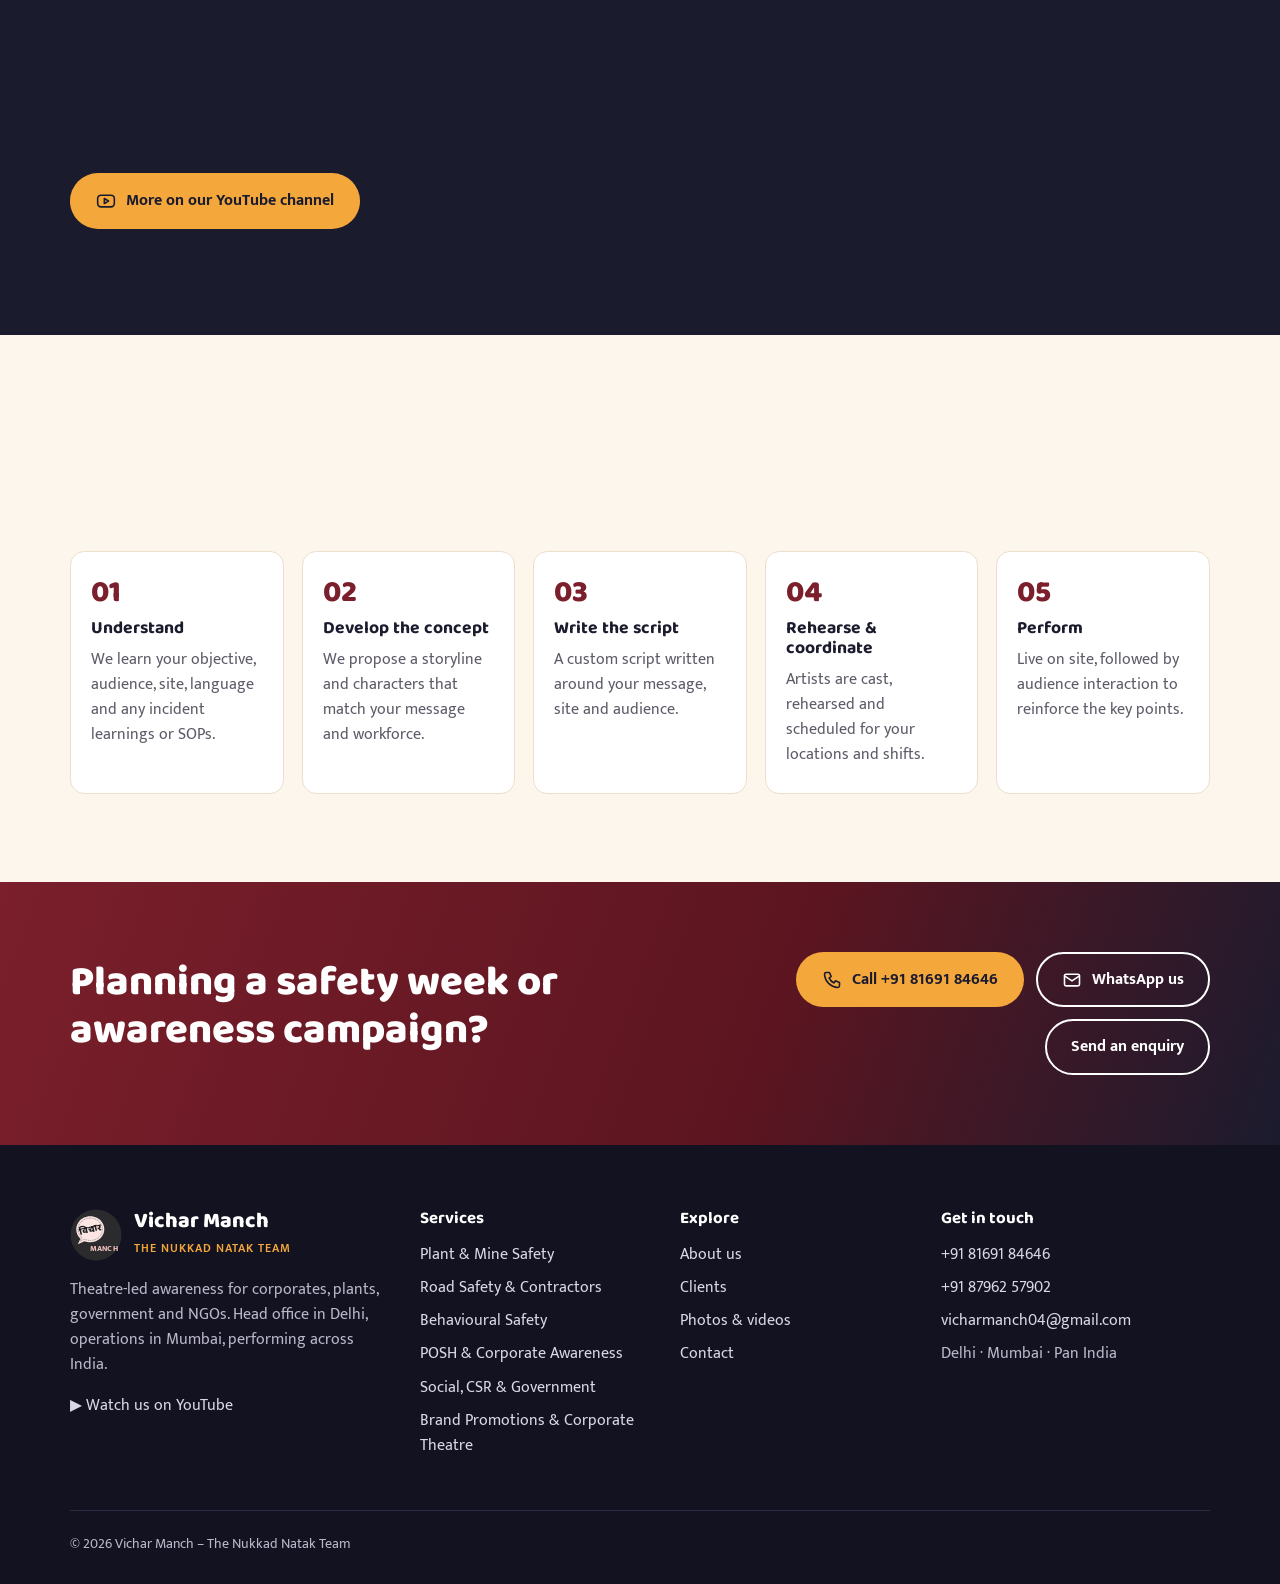
==== commit 7fa26ea6: "Update Who We Are text per #12 Use the full name "Vichar Manch – The Nukkad Natak Team" and drop the" ====
--- a/site/index.html
+++ b/site/index.html
@@ -50,8 +50,8 @@
   <div class="reveal">
     <span class="kicker">About Vichar Manch</span>
     <h2>Who We Are</h2>
-    <p><b>Vichar Manch – Nukkad Natak Team</b> is a collective of passionate theatre artists united by one belief: theatre has the power to influence minds, spark conversations, and inspire change.</p>
-    <p>With over nine years of experience in street theatre, we use the power of storytelling and live performances to bring important social messages closer to people. Our work goes beyond the stage, addressing real-world issues through thought-provoking, engaging, and impactful performances.</p>
+    <p><b>Vichar Manch – The Nukkad Natak Team</b> is a collective of passionate theatre artists united by one belief: theatre has the power to influence minds, spark conversations, and inspire change.</p>
+    <p>Through the power of storytelling and live performances, we bring important social messages closer to people. Our work goes beyond the stage, addressing real-world issues through thought-provoking, engaging, and impactful performances.</p>
     <p>From corporate awareness campaigns and educational programmes to social initiatives and community engagement, we create performances that inform, connect, and leave a lasting impression.</p>
     <p>Rooted in Delhi and performing across India, Vichar Manch transforms everyday spaces into stages where voices are heard, ideas are shared, and meaningful conversations begin.</p>
     <p class="statement">We don't just perform stories; we bring ideas to life, give voices to important issues, and use theatre as a medium to create meaningful change.</p>
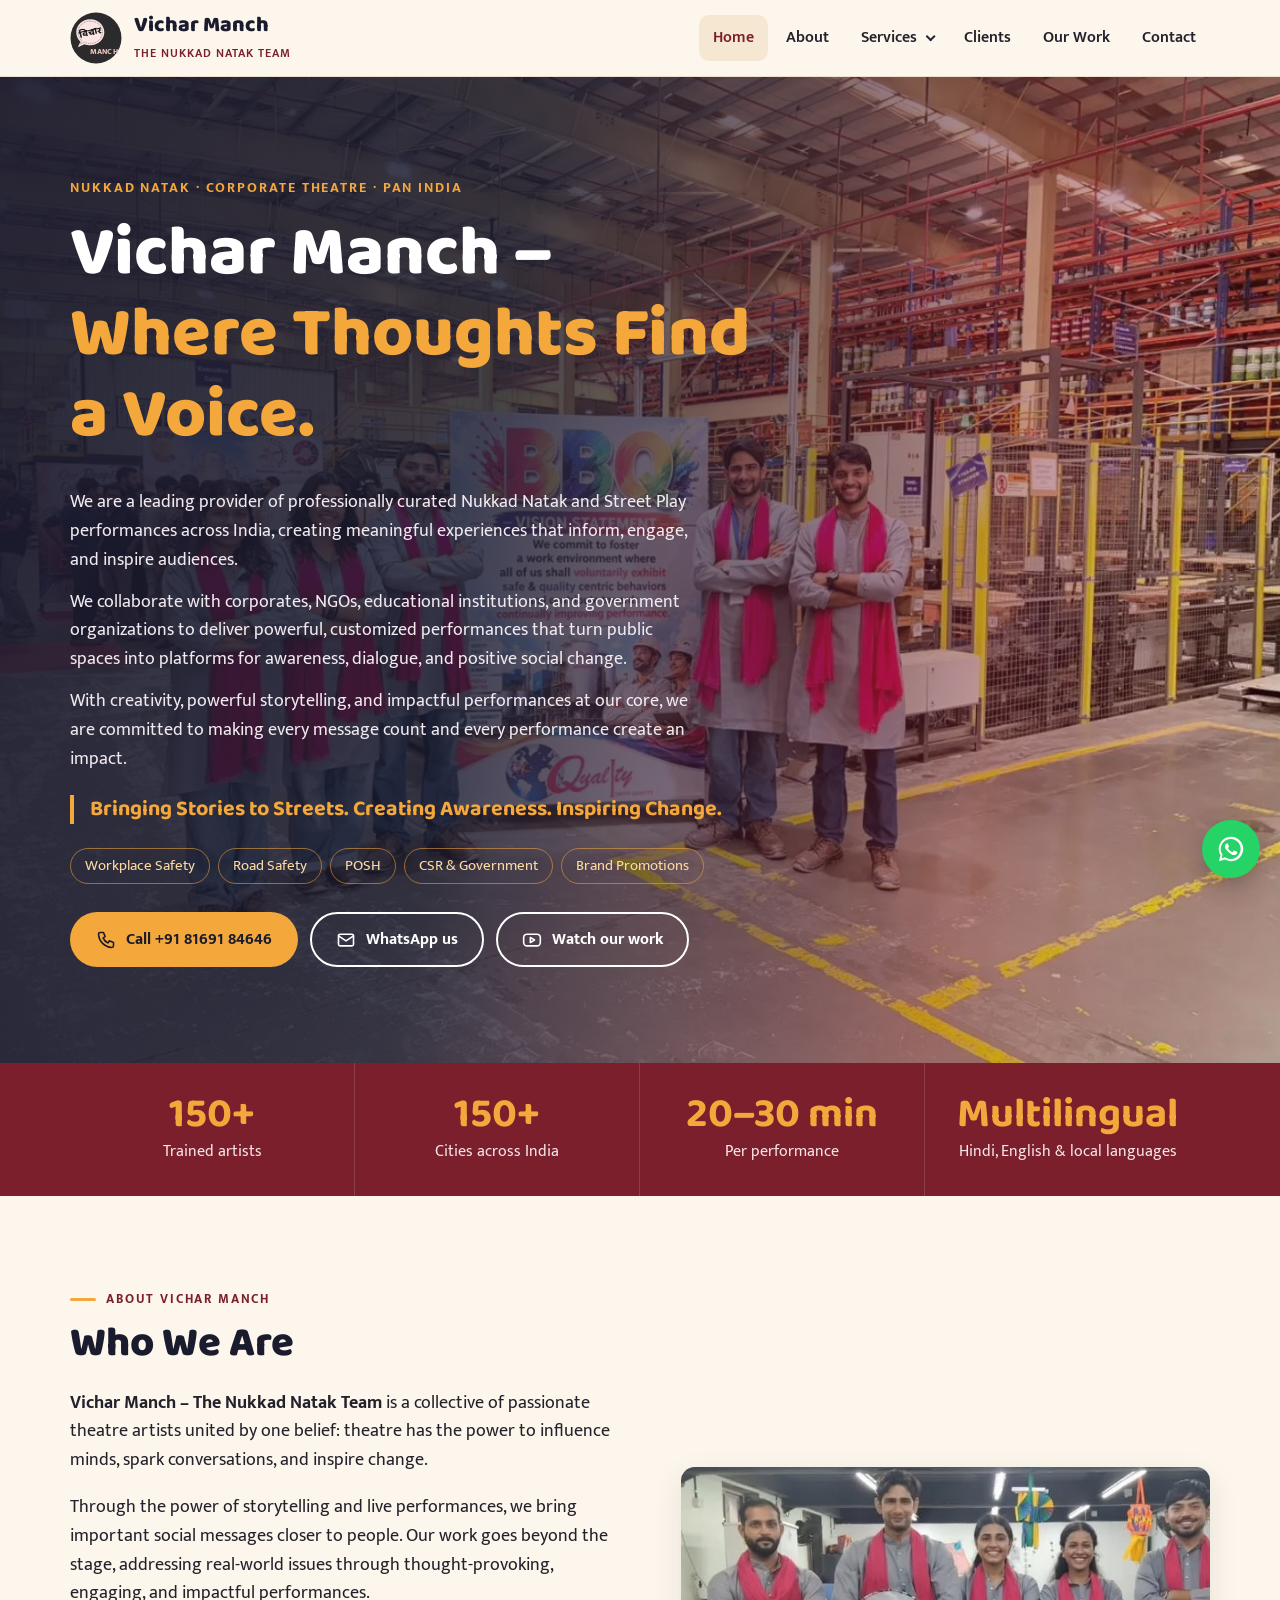
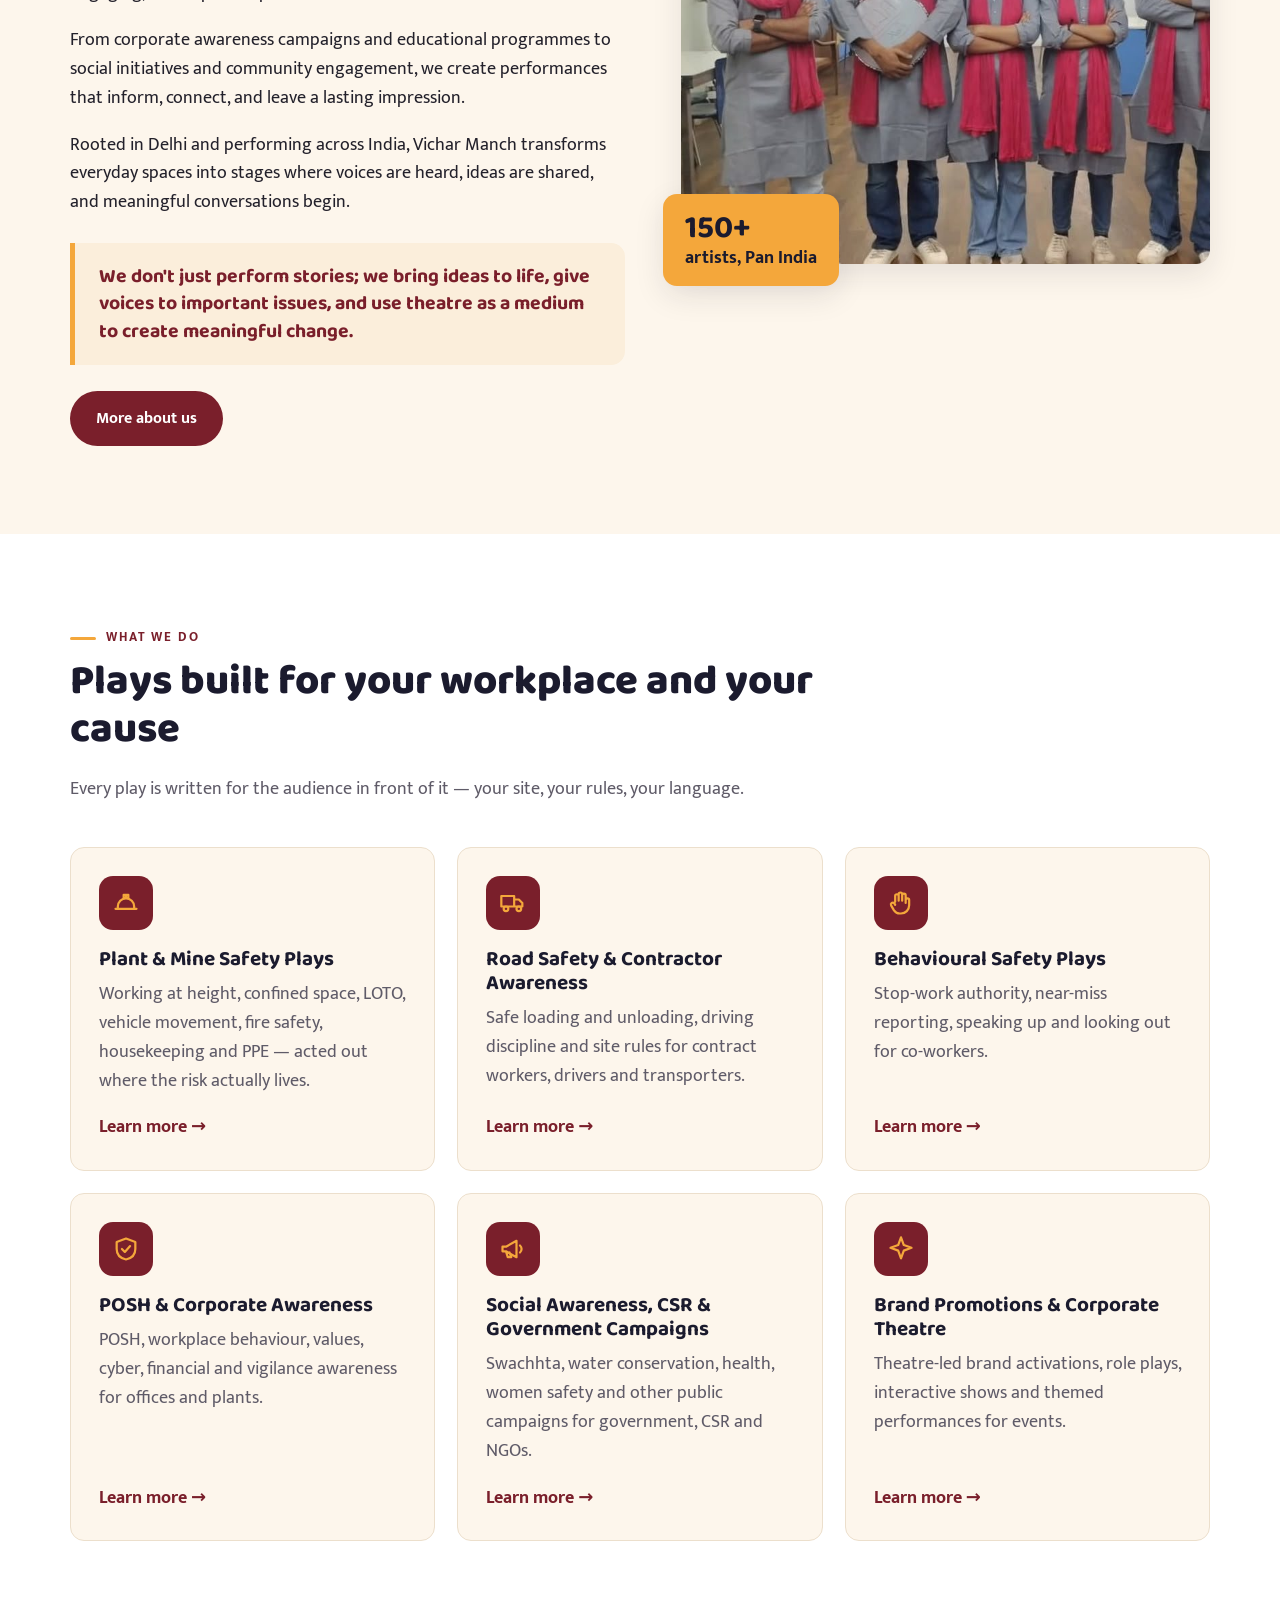
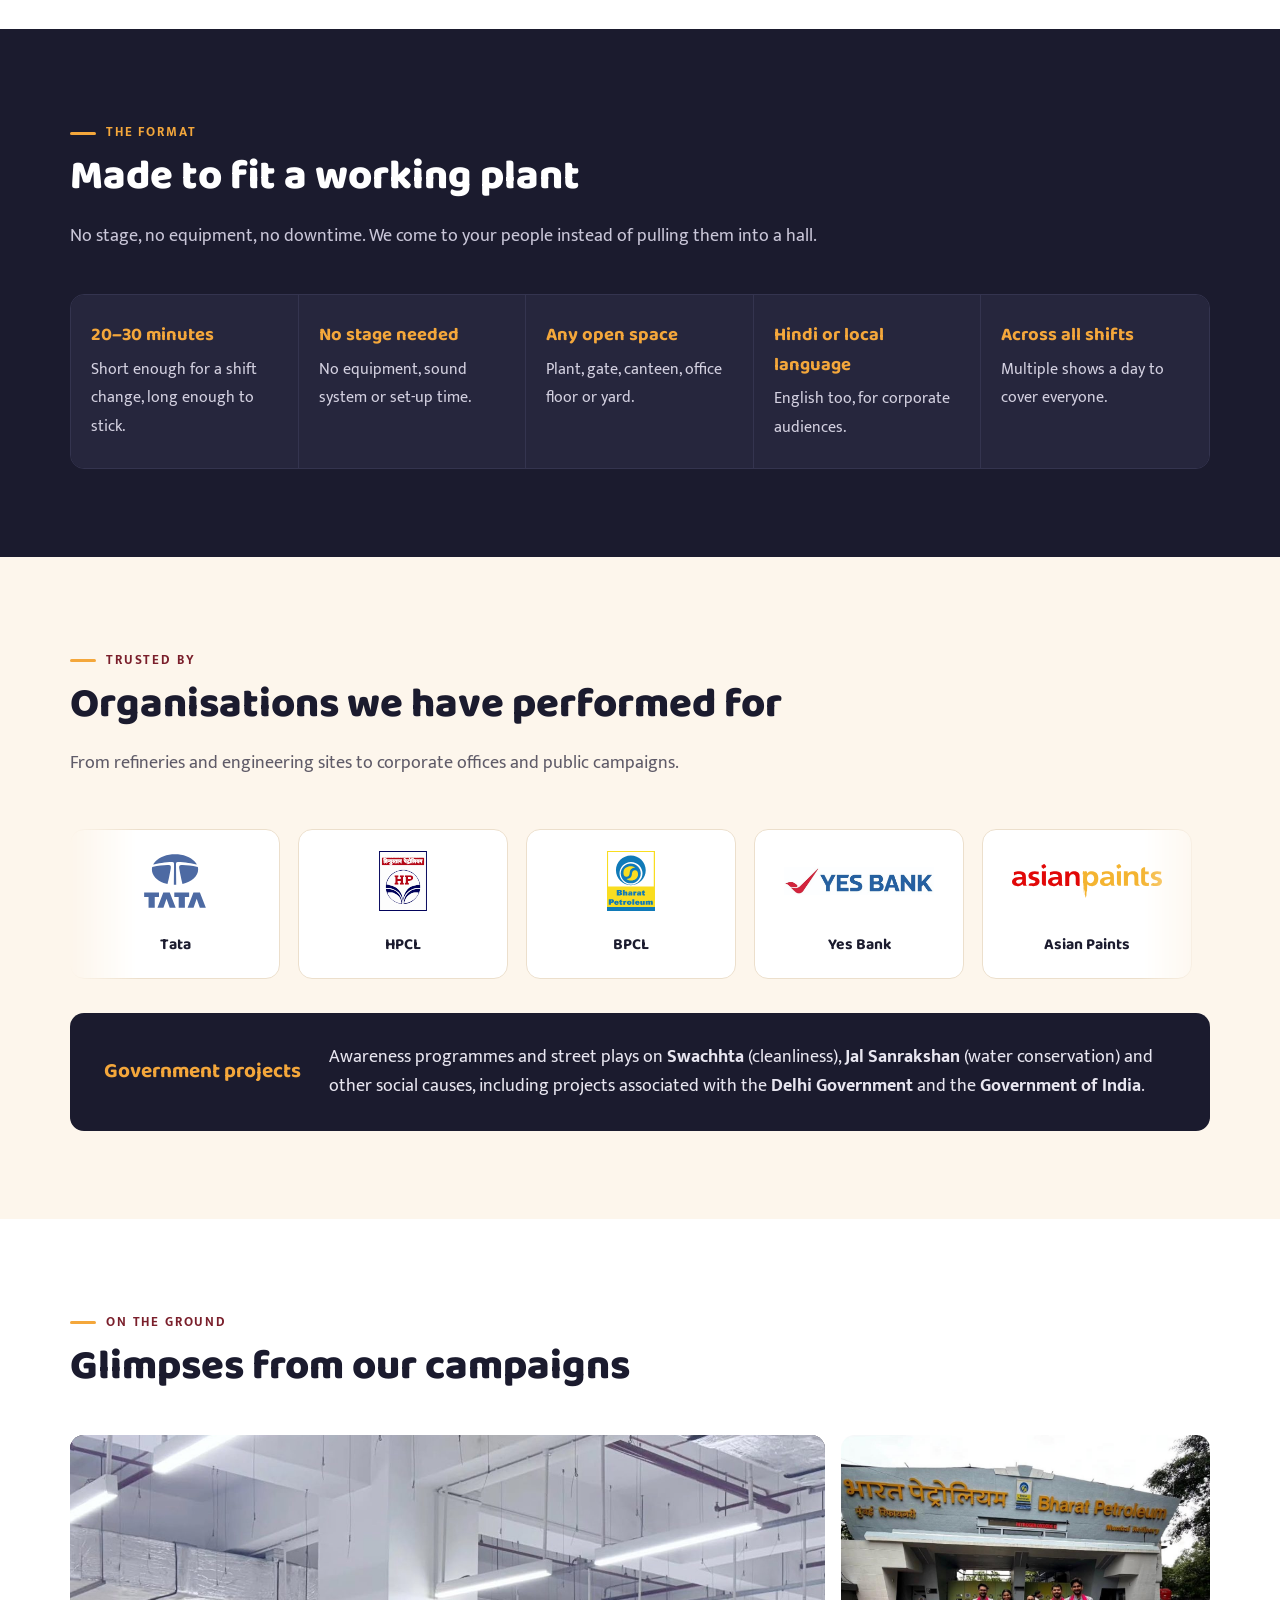
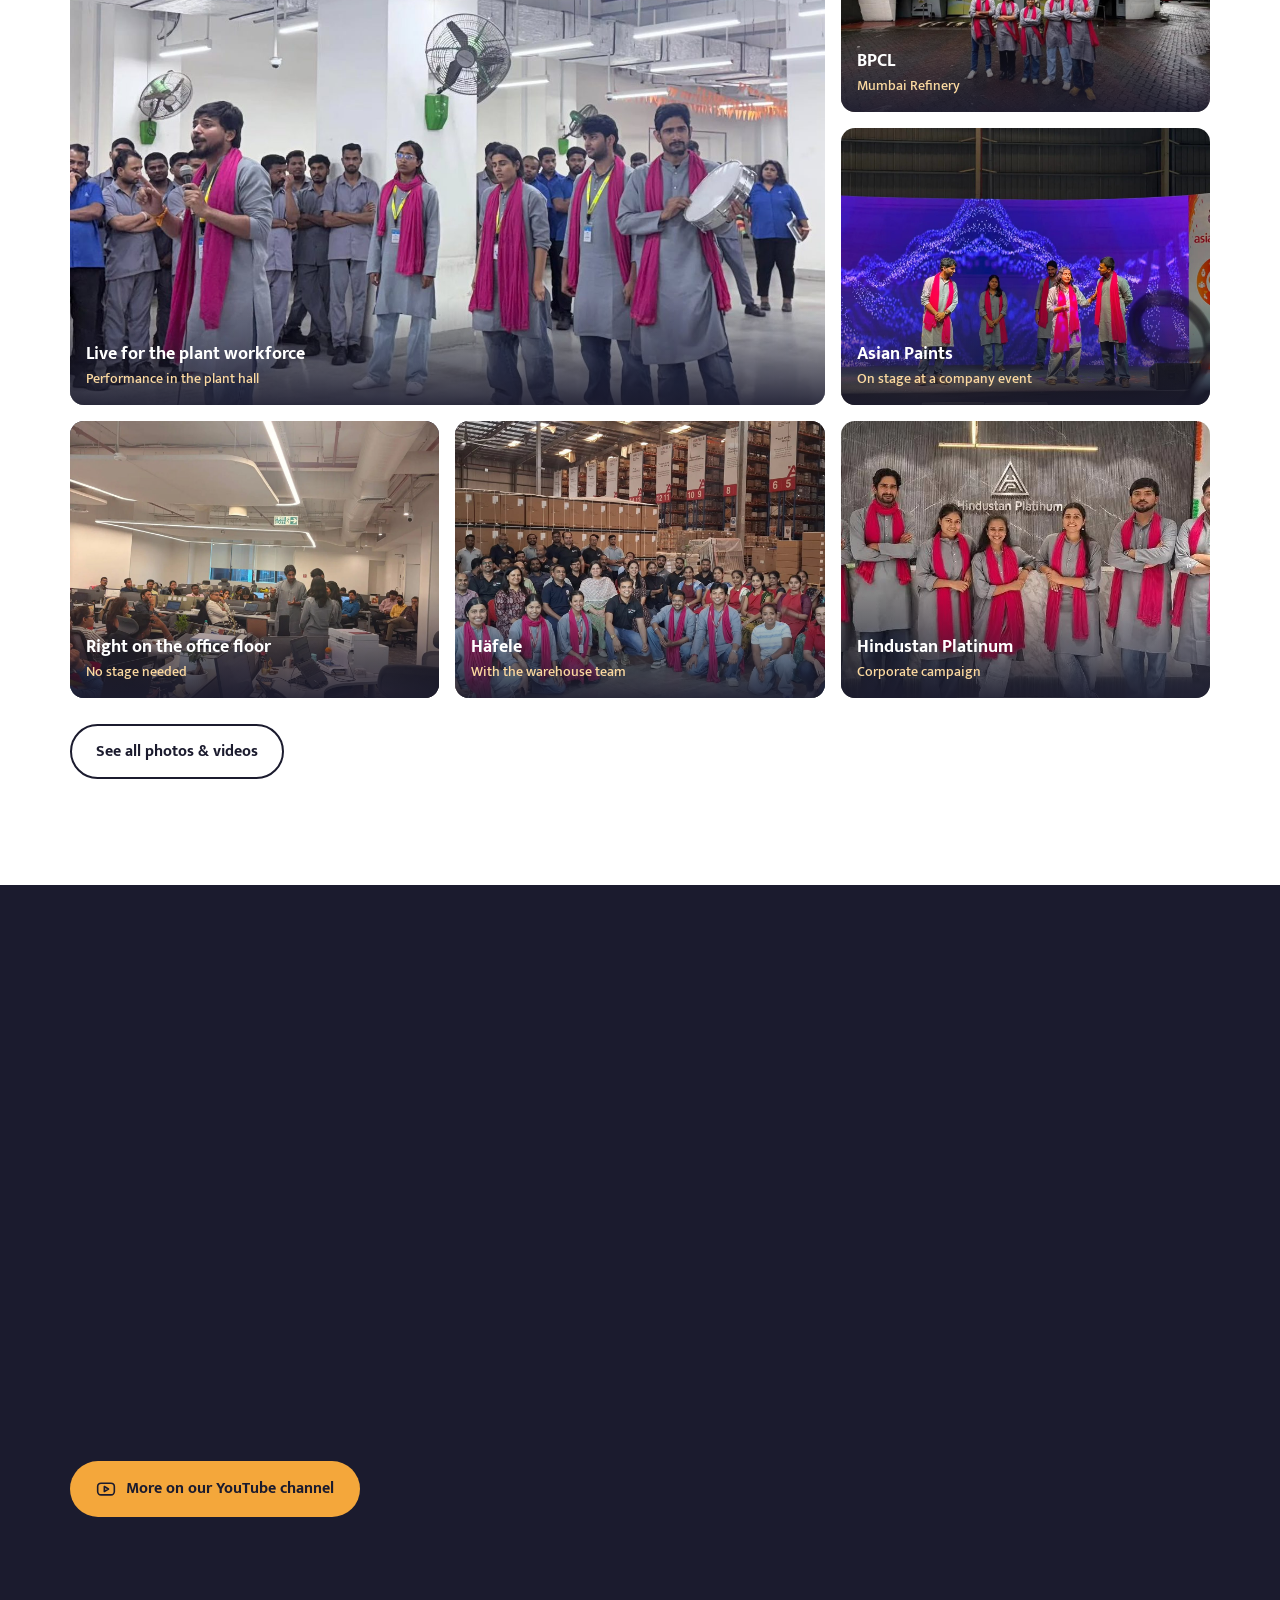
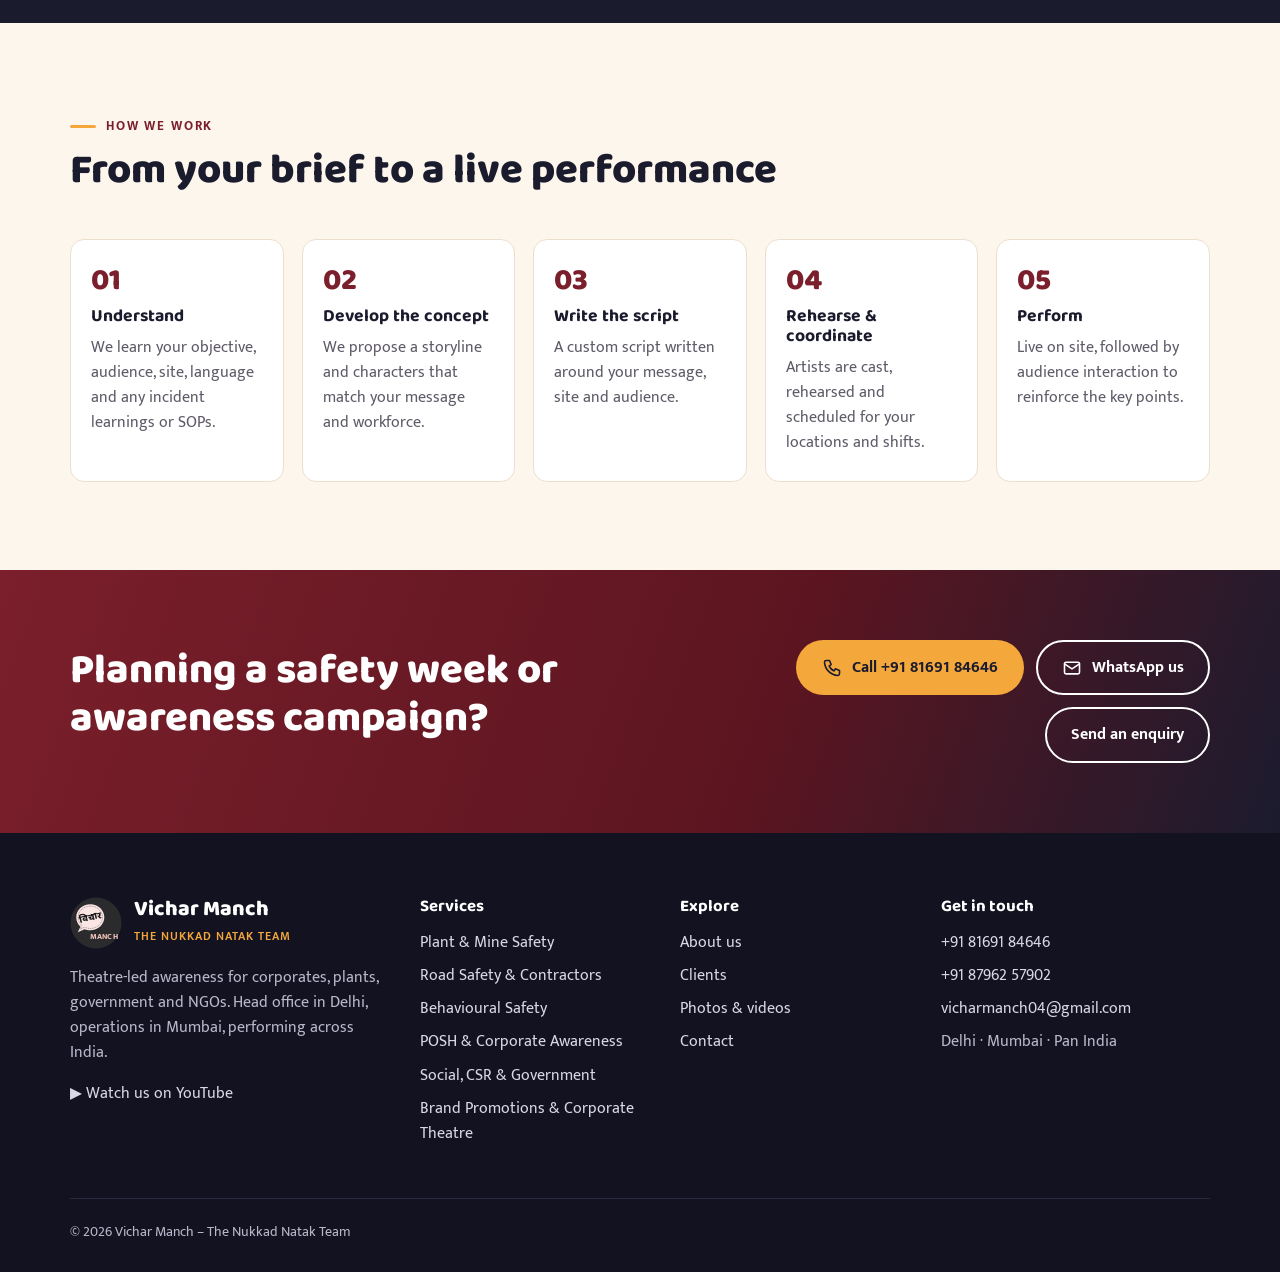
==== commit 8dd81939: "Client logos: right-to-left infinite marquee (#13) The client grid on the Home and Clients pages is " ====
--- a/site/index.html
+++ b/site/index.html
@@ -67,7 +67,7 @@
   <div class="format reveal"><div><b>20–30 minutes</b><span>Short enough for a shift change, long enough to stick.</span></div><div><b>No stage needed</b><span>No equipment, sound system or set-up time.</span></div><div><b>Any open space</b><span>Plant, gate, canteen, office floor or yard.</span></div><div><b>Hindi or local language</b><span>English too, for corporate audiences.</span></div><div><b>Across all shifts</b><span>Multiple shows a day to cover everyone.</span></div></div>
 </div></section><section class="section"><div class="wrap">
   <div class="section-head reveal"><span class="kicker">Trusted by</span><h2>Organisations we have performed for</h2><p>From refineries and engineering sites to corporate offices and public campaigns.</p></div>
-  <div class="clients"><div class="client has-logo reveal"><img src="assets/img/clients/tata.svg" alt="Tata logo" loading="lazy"><span class="client-name">Tata</span></div><div class="client has-logo reveal"><img src="assets/img/clients/hpcl.svg" alt="HPCL logo" loading="lazy"><span class="client-name">HPCL</span></div><div class="client has-logo reveal"><img src="assets/img/clients/bpcl.svg" alt="BPCL logo" loading="lazy"><span class="client-name">BPCL</span></div><div class="client has-logo reveal"><img src="assets/img/clients/yes-bank.png" alt="Yes Bank logo" loading="lazy"><span class="client-name">Yes Bank</span></div><div class="client has-logo reveal"><img src="assets/img/clients/asian-paints.svg" alt="Asian Paints logo" loading="lazy"><span class="client-name">Asian Paints</span></div><div class="client has-logo reveal"><img src="assets/img/clients/nsdl.png" alt="NSDL logo" loading="lazy"><span class="client-name">NSDL</span></div><div class="client has-logo reveal"><img src="assets/img/clients/aditya-birla-group.png" alt="Aditya Birla Group logo" loading="lazy"><span class="client-name">Aditya Birla Group</span></div><div class="client has-logo reveal"><img src="assets/img/clients/hafele.svg" alt="Häfele logo" loading="lazy"><span class="client-name">Häfele</span></div><div class="client has-logo reveal"><img src="assets/img/clients/hero.svg" alt="Hero logo" loading="lazy"><span class="client-name">Hero</span></div><div class="client has-logo reveal"><img src="assets/img/clients/john-cockerill.svg" alt="John Cockerill logo" loading="lazy"><span class="client-name">John Cockerill</span></div><div class="client has-logo reveal"><img src="assets/img/clients/seamex.png" alt="Seamex logo" loading="lazy"><span class="client-name">Seamex</span></div><div class="client has-logo reveal"><img src="assets/img/clients/hindustan-platinum.png" alt="Hindustan Platinum logo" loading="lazy"><span class="client-name">Hindustan Platinum</span></div></div>
+  <div class="marquee reveal" role="region" aria-label="Our clients"><div class="marquee-track"><div class="marquee-set"><div class="client has-logo"><img src="assets/img/clients/tata.svg" alt="Tata logo"><span class="client-name">Tata</span></div><div class="client has-logo"><img src="assets/img/clients/hpcl.svg" alt="HPCL logo"><span class="client-name">HPCL</span></div><div class="client has-logo"><img src="assets/img/clients/bpcl.svg" alt="BPCL logo"><span class="client-name">BPCL</span></div><div class="client has-logo"><img src="assets/img/clients/yes-bank.png" alt="Yes Bank logo"><span class="client-name">Yes Bank</span></div><div class="client has-logo"><img src="assets/img/clients/asian-paints.svg" alt="Asian Paints logo"><span class="client-name">Asian Paints</span></div><div class="client has-logo"><img src="assets/img/clients/nsdl.png" alt="NSDL logo"><span class="client-name">NSDL</span></div><div class="client has-logo"><img src="assets/img/clients/aditya-birla-group.png" alt="Aditya Birla Group logo"><span class="client-name">Aditya Birla Group</span></div><div class="client has-logo"><img src="assets/img/clients/hafele.svg" alt="Häfele logo"><span class="client-name">Häfele</span></div><div class="client has-logo"><img src="assets/img/clients/hero.svg" alt="Hero logo"><span class="client-name">Hero</span></div><div class="client has-logo"><img src="assets/img/clients/john-cockerill.svg" alt="John Cockerill logo"><span class="client-name">John Cockerill</span></div><div class="client has-logo"><img src="assets/img/clients/seamex.png" alt="Seamex logo"><span class="client-name">Seamex</span></div><div class="client has-logo"><img src="assets/img/clients/hindustan-platinum.png" alt="Hindustan Platinum logo"><span class="client-name">Hindustan Platinum</span></div></div><div class="marquee-set" aria-hidden="true"><div class="client has-logo"><img src="assets/img/clients/tata.svg" alt=""><span class="client-name">Tata</span></div><div class="client has-logo"><img src="assets/img/clients/hpcl.svg" alt=""><span class="client-name">HPCL</span></div><div class="client has-logo"><img src="assets/img/clients/bpcl.svg" alt=""><span class="client-name">BPCL</span></div><div class="client has-logo"><img src="assets/img/clients/yes-bank.png" alt=""><span class="client-name">Yes Bank</span></div><div class="client has-logo"><img src="assets/img/clients/asian-paints.svg" alt=""><span class="client-name">Asian Paints</span></div><div class="client has-logo"><img src="assets/img/clients/nsdl.png" alt=""><span class="client-name">NSDL</span></div><div class="client has-logo"><img src="assets/img/clients/aditya-birla-group.png" alt=""><span class="client-name">Aditya Birla Group</span></div><div class="client has-logo"><img src="assets/img/clients/hafele.svg" alt=""><span class="client-name">Häfele</span></div><div class="client has-logo"><img src="assets/img/clients/hero.svg" alt=""><span class="client-name">Hero</span></div><div class="client has-logo"><img src="assets/img/clients/john-cockerill.svg" alt=""><span class="client-name">John Cockerill</span></div><div class="client has-logo"><img src="assets/img/clients/seamex.png" alt=""><span class="client-name">Seamex</span></div><div class="client has-logo"><img src="assets/img/clients/hindustan-platinum.png" alt=""><span class="client-name">Hindustan Platinum</span></div></div></div></div>
 <div class="gov-band reveal"><h3>Government projects</h3>
 <p>Awareness programmes and street plays on <b>Swachhta</b> (cleanliness), <b>Jal Sanrakshan</b> (water conservation) and other social causes, including projects associated with the <b>Delhi Government</b> and the <b>Government of India</b>.</p></div>
 </div></section><section class="section alt"><div class="wrap">
--- a/site/assets/css/style.css
+++ b/site/assets/css/style.css
@@ -229,6 +229,26 @@
 .client.has-logo:hover img { filter: none; }
 .client.has-logo .client-name { font-size: .98rem; }
 .client small { display: block; font-family: var(--font-body); font-weight: 500; font-size: .85rem; color: var(--muted); }
+/* Client logo marquee (#13): two identical sets; the track moves left by exactly
+   one set (-50%), so the copy takes the original's place with no visible jump. */
+.marquee {
+  position: relative; overflow: hidden; padding: 8px 0;
+  -webkit-mask-image: linear-gradient(90deg, transparent, #000 6%, #000 94%, transparent);
+          mask-image: linear-gradient(90deg, transparent, #000 6%, #000 94%, transparent);
+}
+.marquee-track { display: flex; width: max-content; animation: marquee-rtl 48s linear infinite; will-change: transform; }
+.marquee-set { display: flex; flex: none; }
+.marquee .client { flex: none; width: 210px; min-height: 150px; margin-right: 18px; }
+@keyframes marquee-rtl { from { transform: translate3d(0, 0, 0); } to { transform: translate3d(-50%, 0, 0); } }
+@media (max-width: 620px) {
+  .marquee .client { width: 168px; min-height: 132px; margin-right: 12px; }
+  .marquee-track { animation-duration: 36s; }
+}
+@media (prefers-reduced-motion: reduce) {
+  .marquee { overflow-x: auto; -webkit-mask-image: none; mask-image: none; }
+  .marquee-track { animation: none; }
+  .marquee-set[aria-hidden="true"] { display: none; }
+}
 .gov-band {
   margin-top: 26px; display: grid; grid-template-columns: auto 1fr; gap: 28px; align-items: center;
   background: var(--navy); color: #e8e6f0; border-radius: var(--radius); padding: 30px 34px;
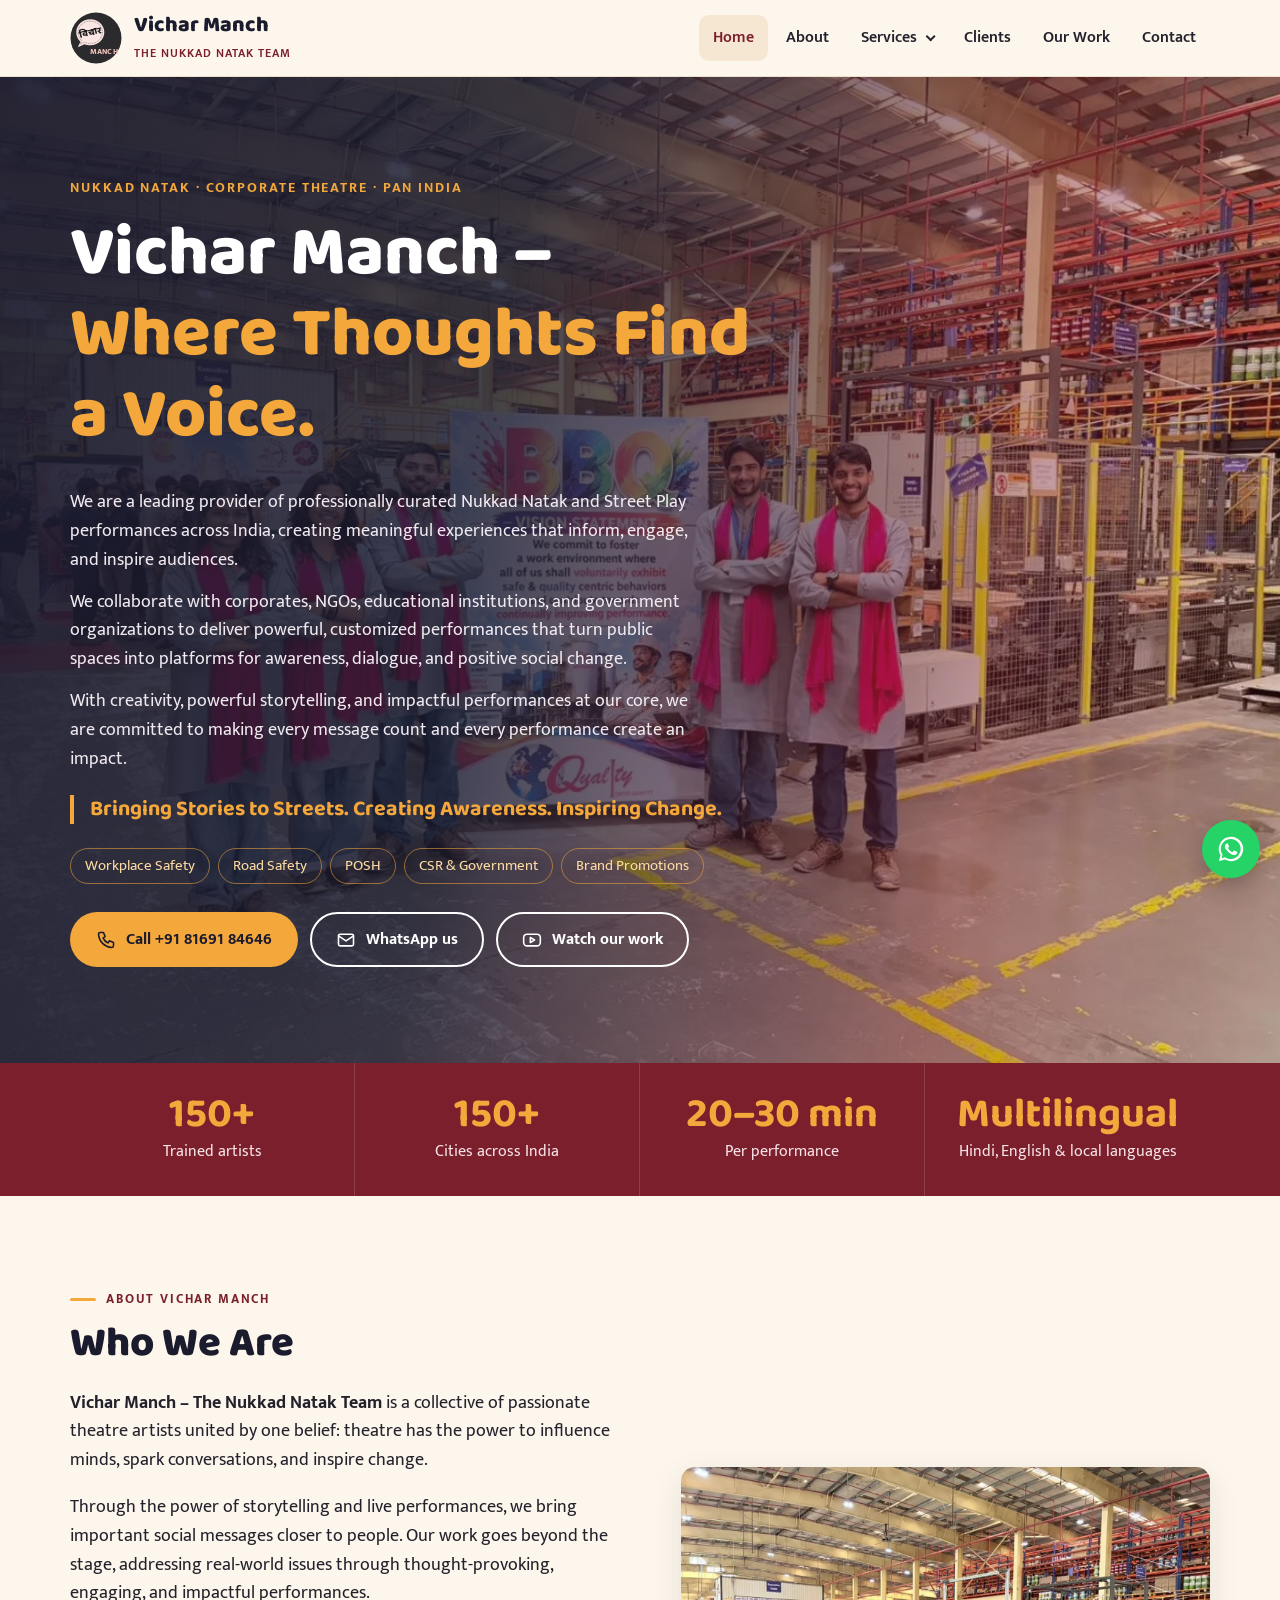
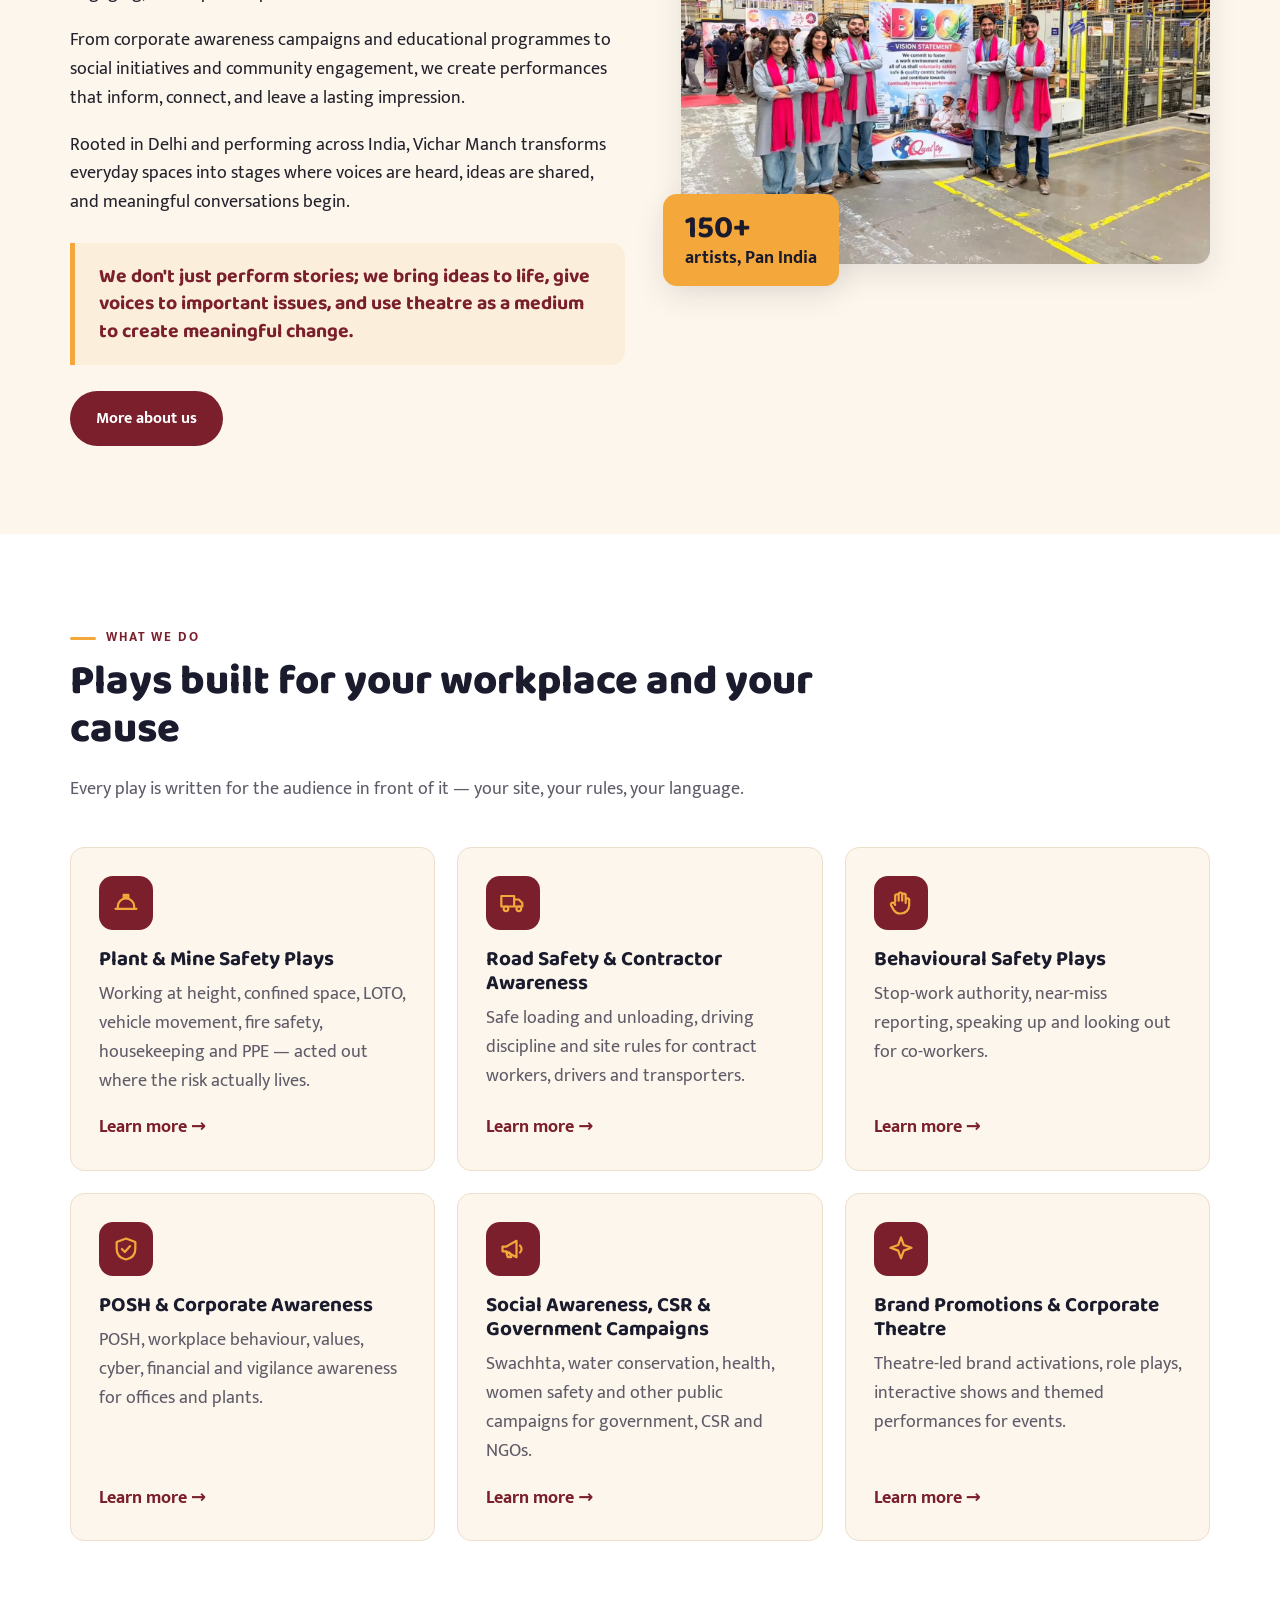
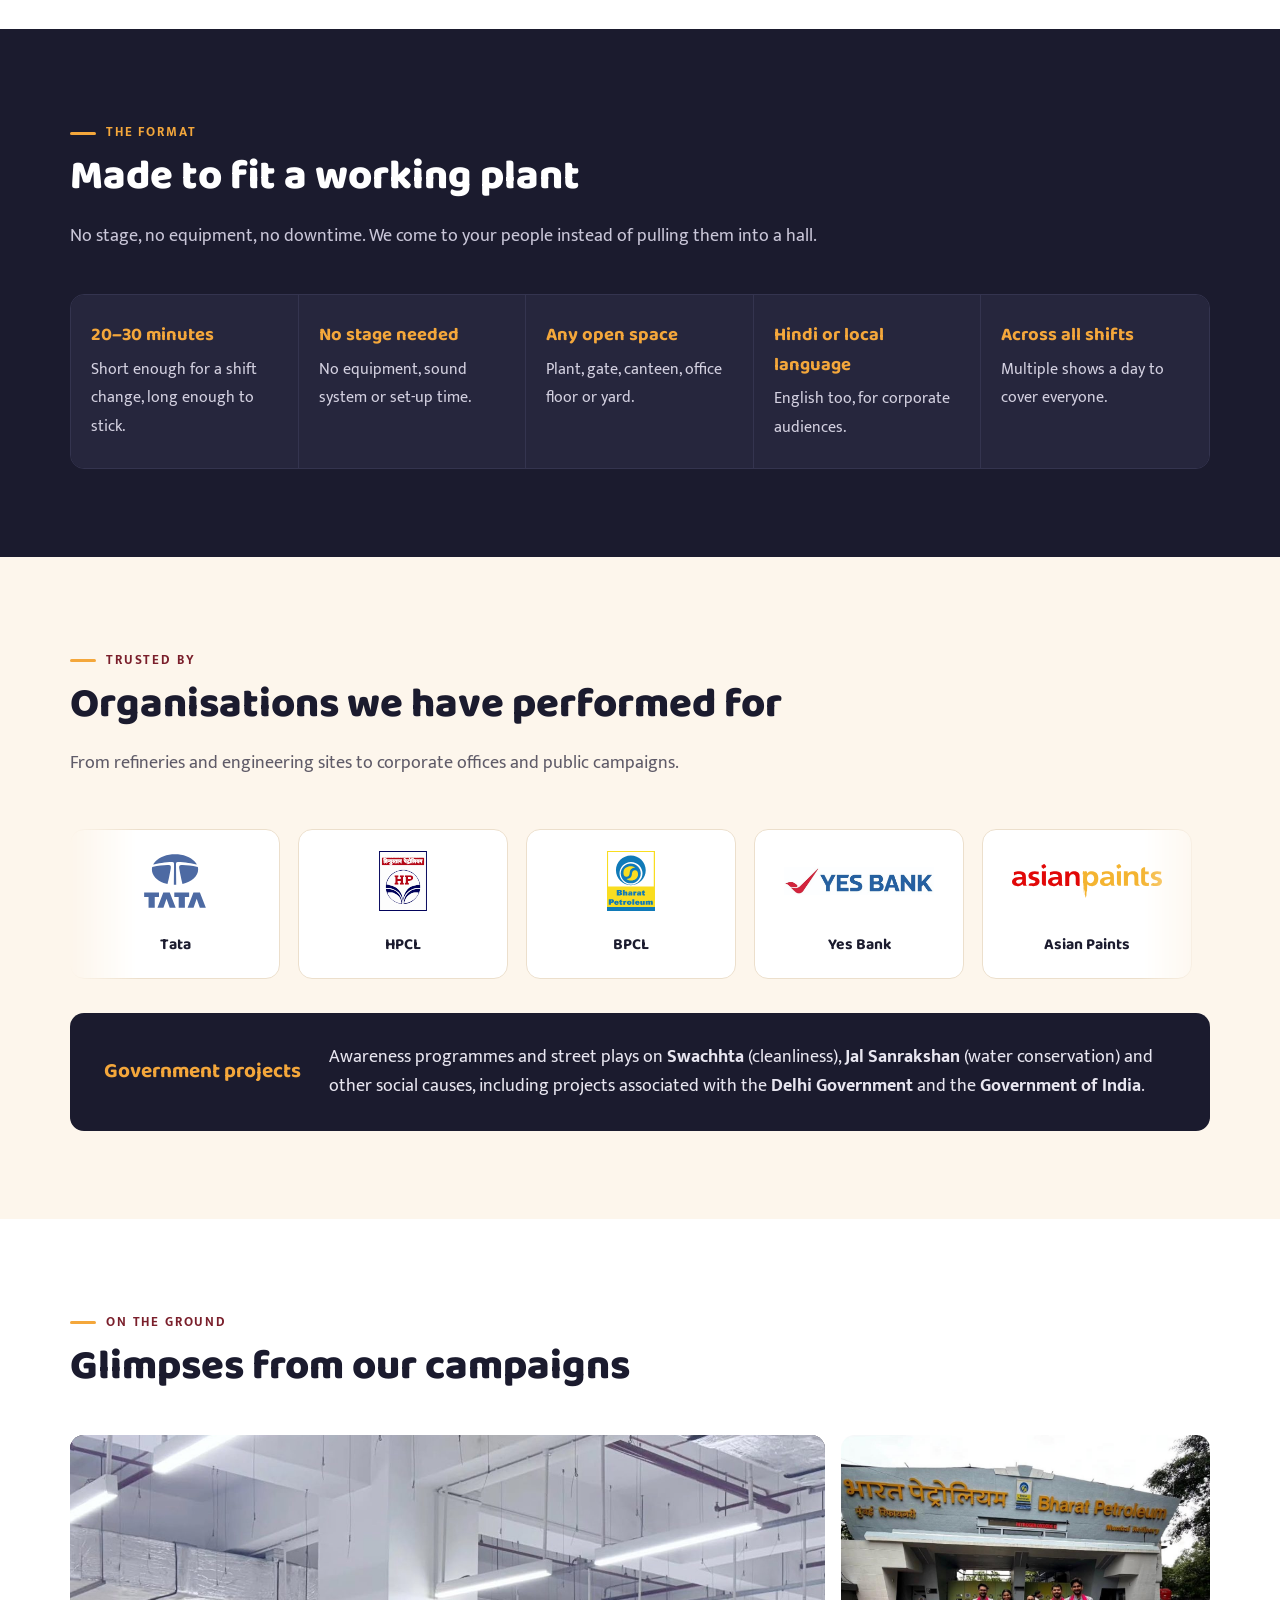
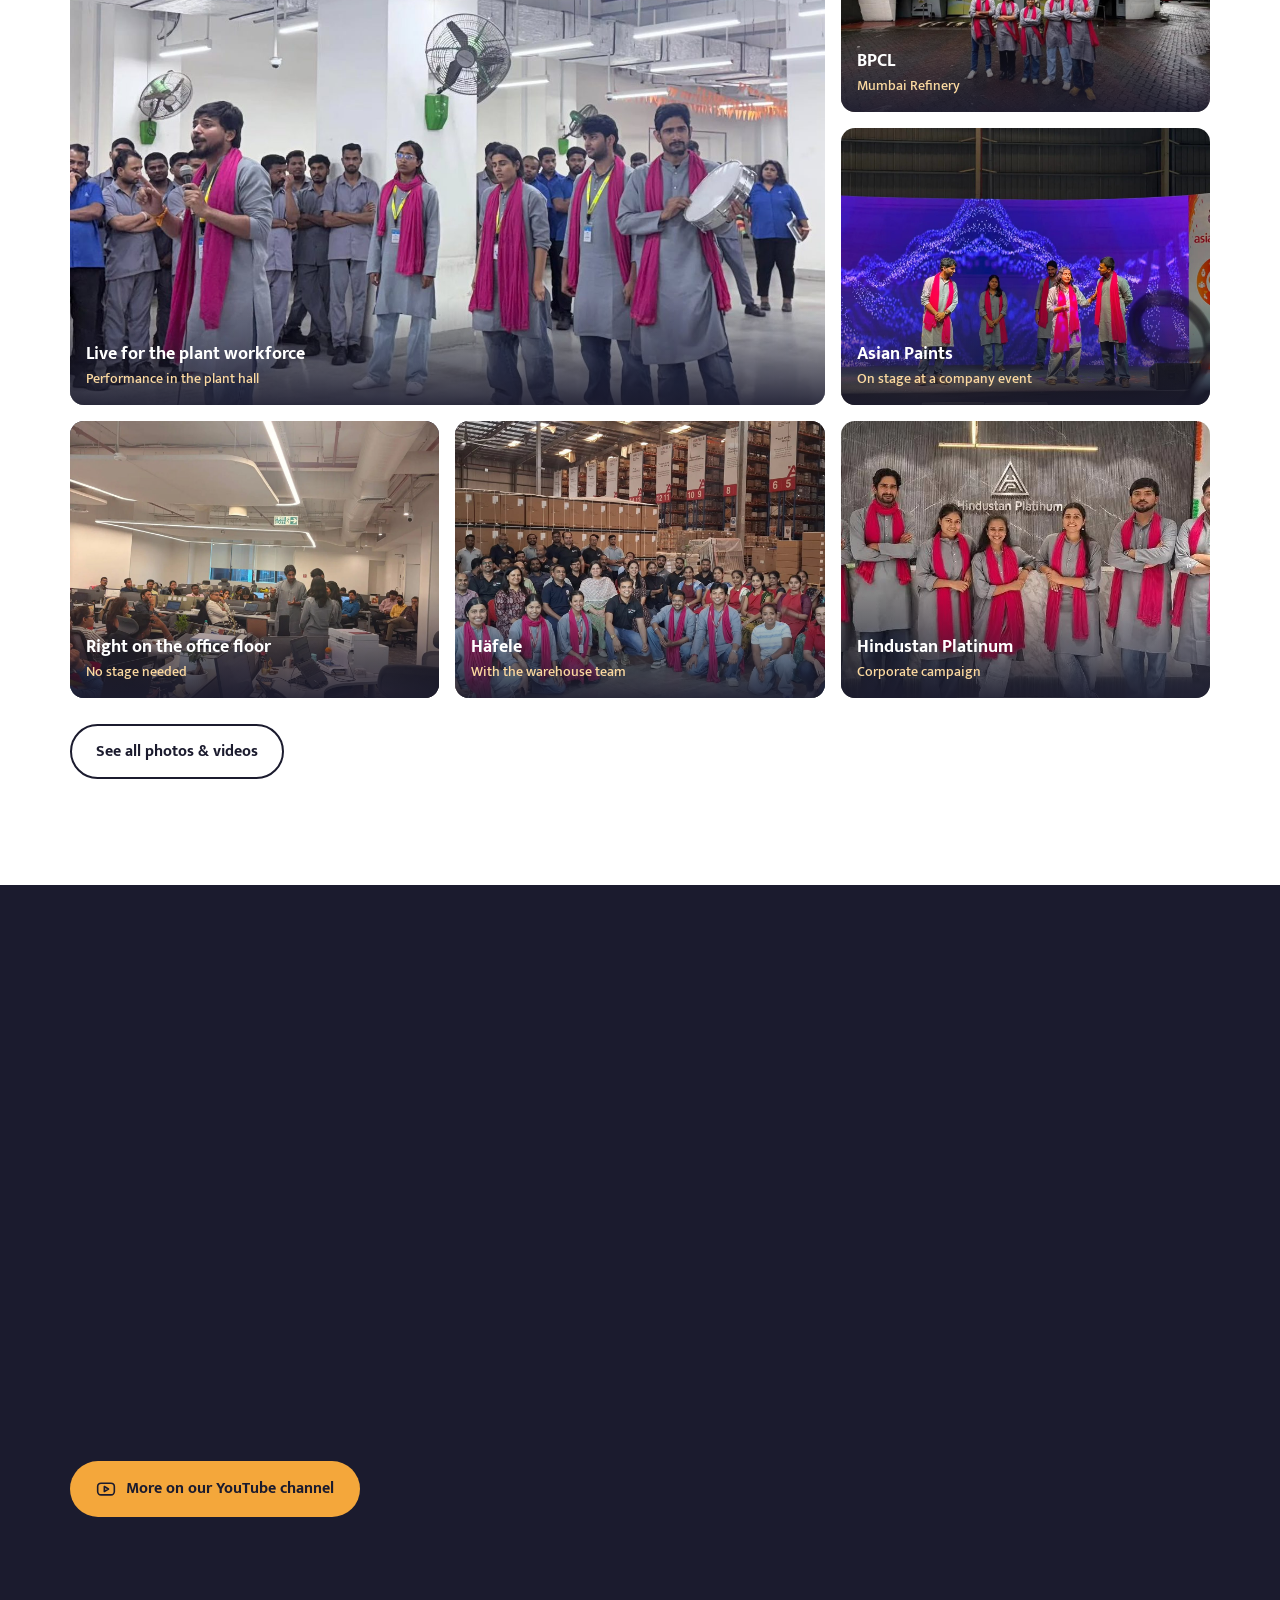
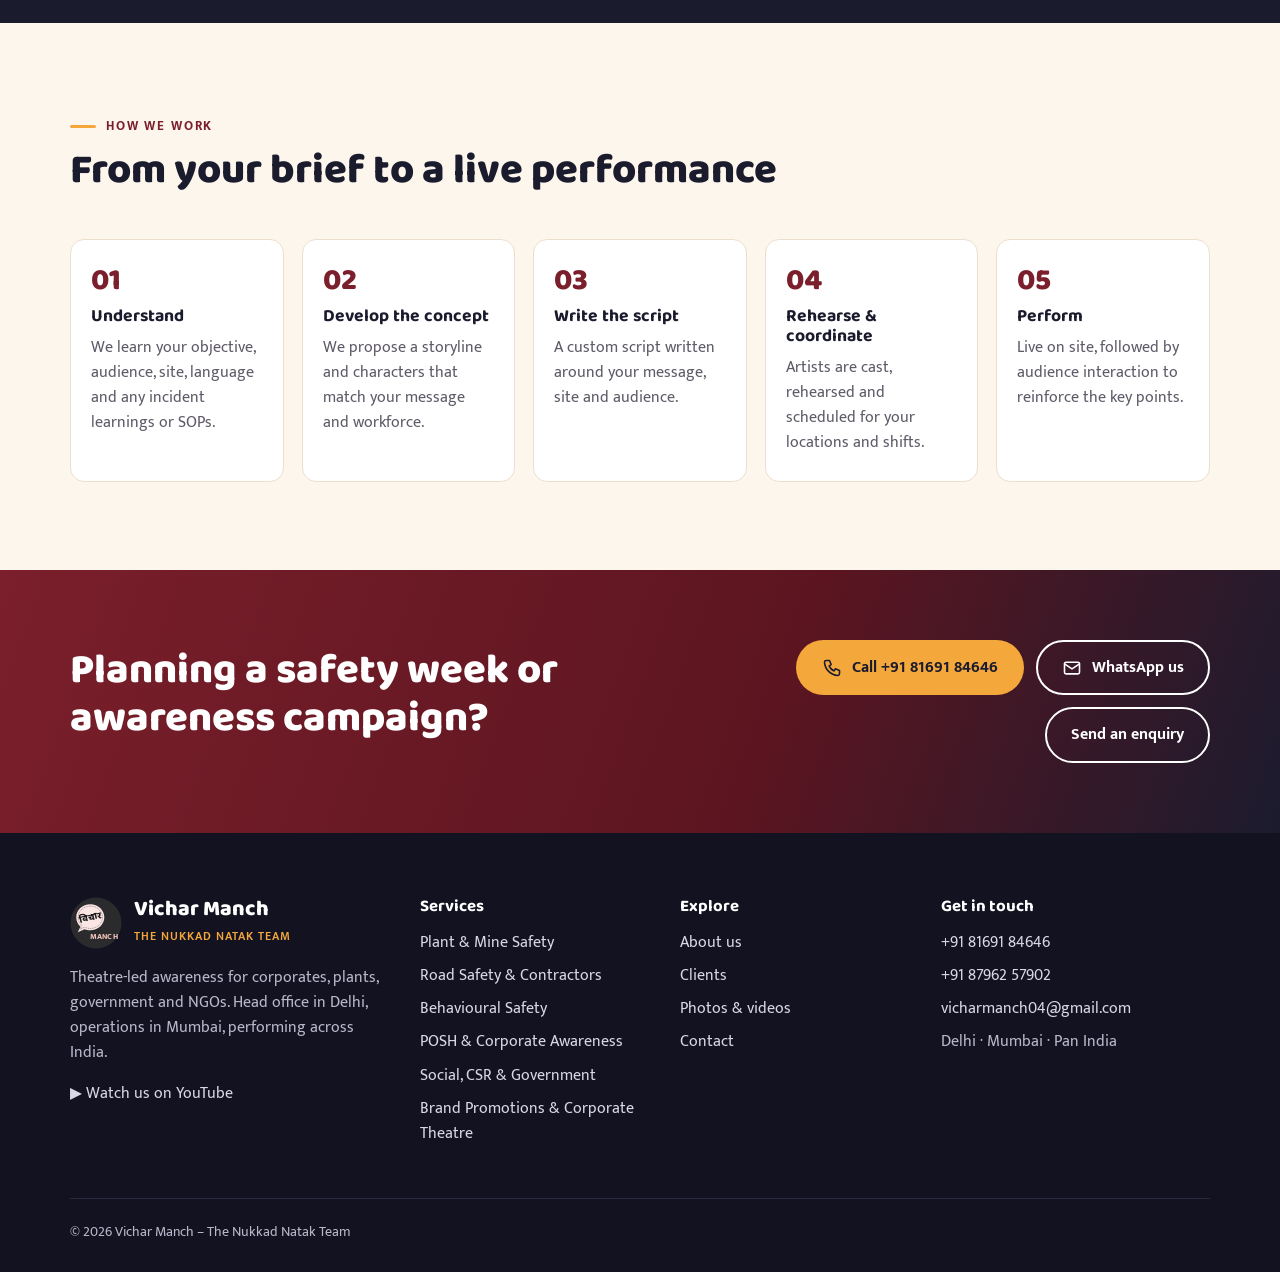
==== commit 7bd180a4: "Who We Are: use the hero image (#15) The home page Who We Are section now shows the same photo as th" ====
--- a/site/index.html
+++ b/site/index.html
@@ -57,7 +57,7 @@
     <p class="statement">We don't just perform stories; we bring ideas to life, give voices to important issues, and use theatre as a medium to create meaningful change.</p>
     <a class="btn btn-maroon" href="about.html">More about us</a>
   </div>
-  <div class="photo-stack reveal"><img src="assets/img/team-dhol.jpg" alt="The Vichar Manch team ready to perform" loading="lazy">
+  <div class="photo-stack reveal"><img src="assets/img/industrial-team-work.jpg" alt="Vichar Manch artists on a factory floor beside a safety and quality vision-statement banner" loading="lazy">
     <div class="badge"><b>150+</b>artists, Pan India</div></div>
 </div></section><section class="section alt"><div class="wrap">
   <div class="section-head reveal"><span class="kicker">What we do</span><h2>Plays built for your workplace and your cause</h2><p>Every play is written for the audience in front of it — your site, your rules, your language.</p></div>
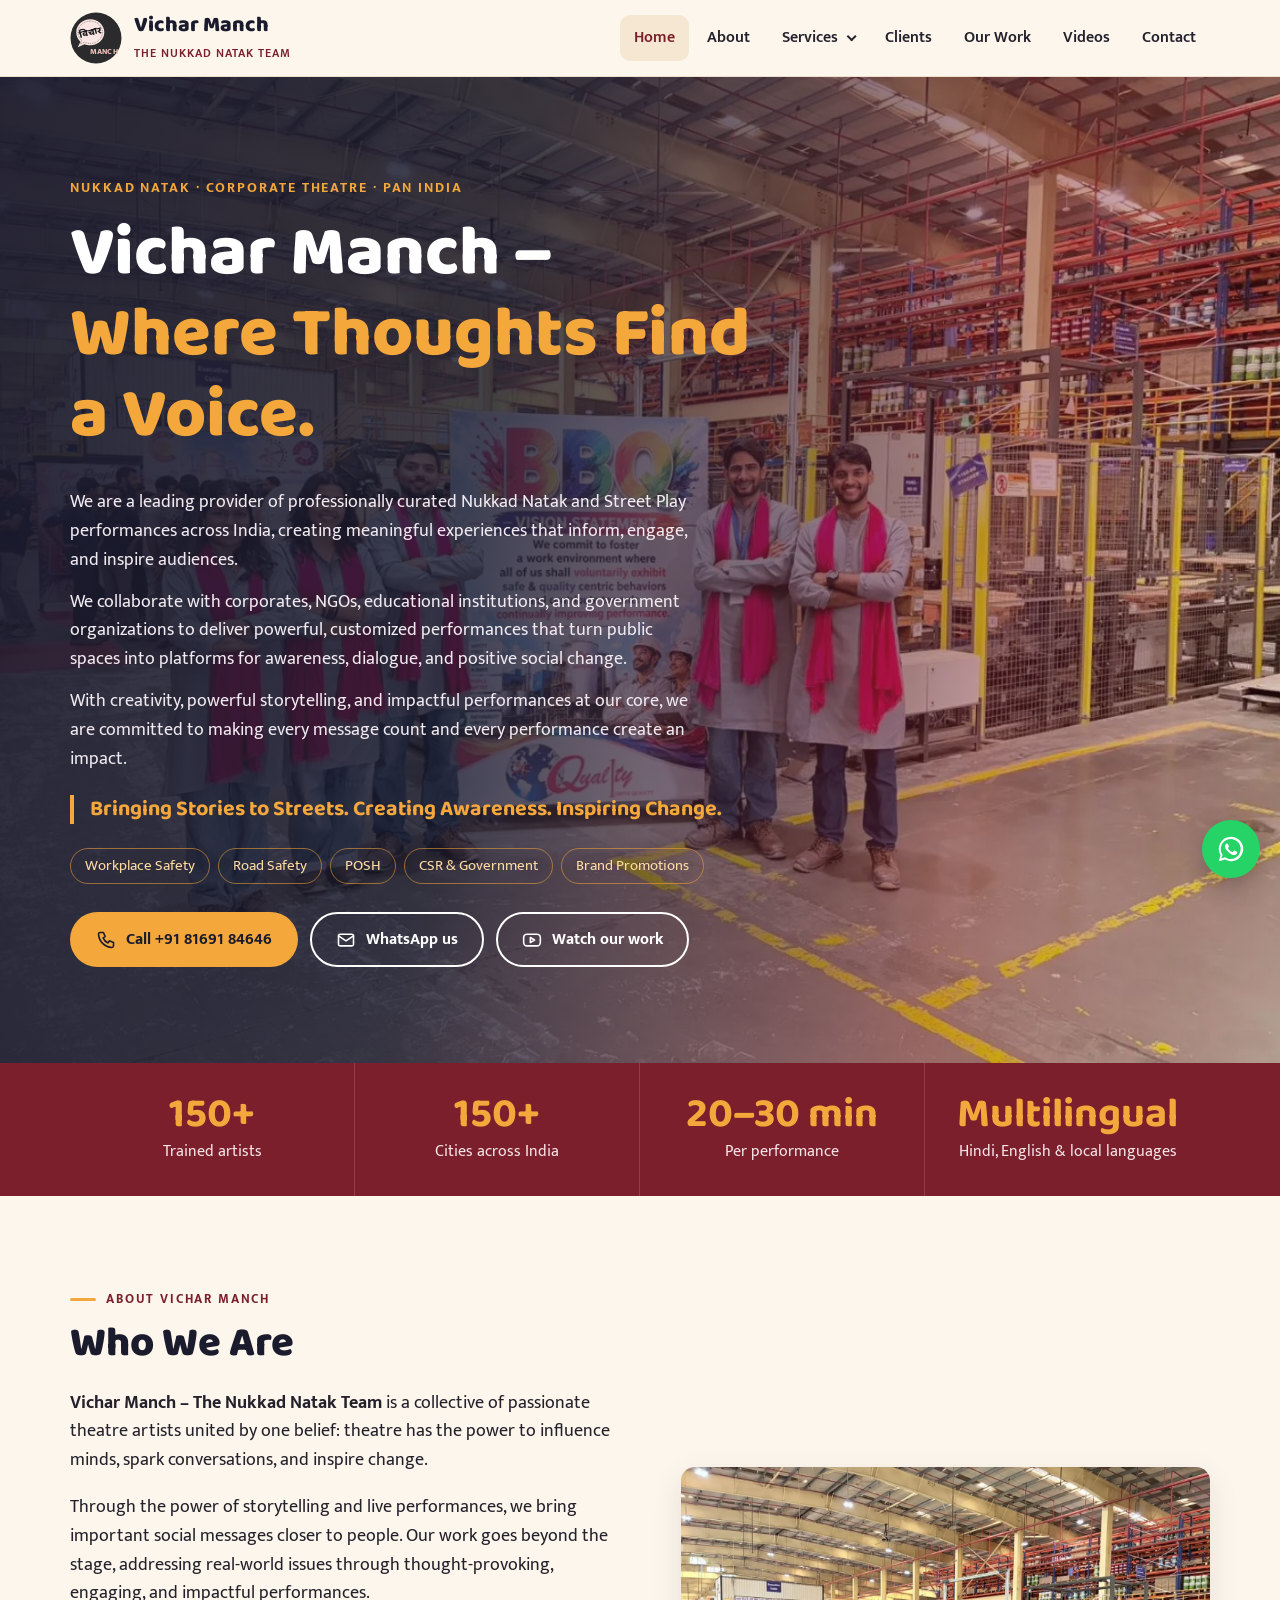
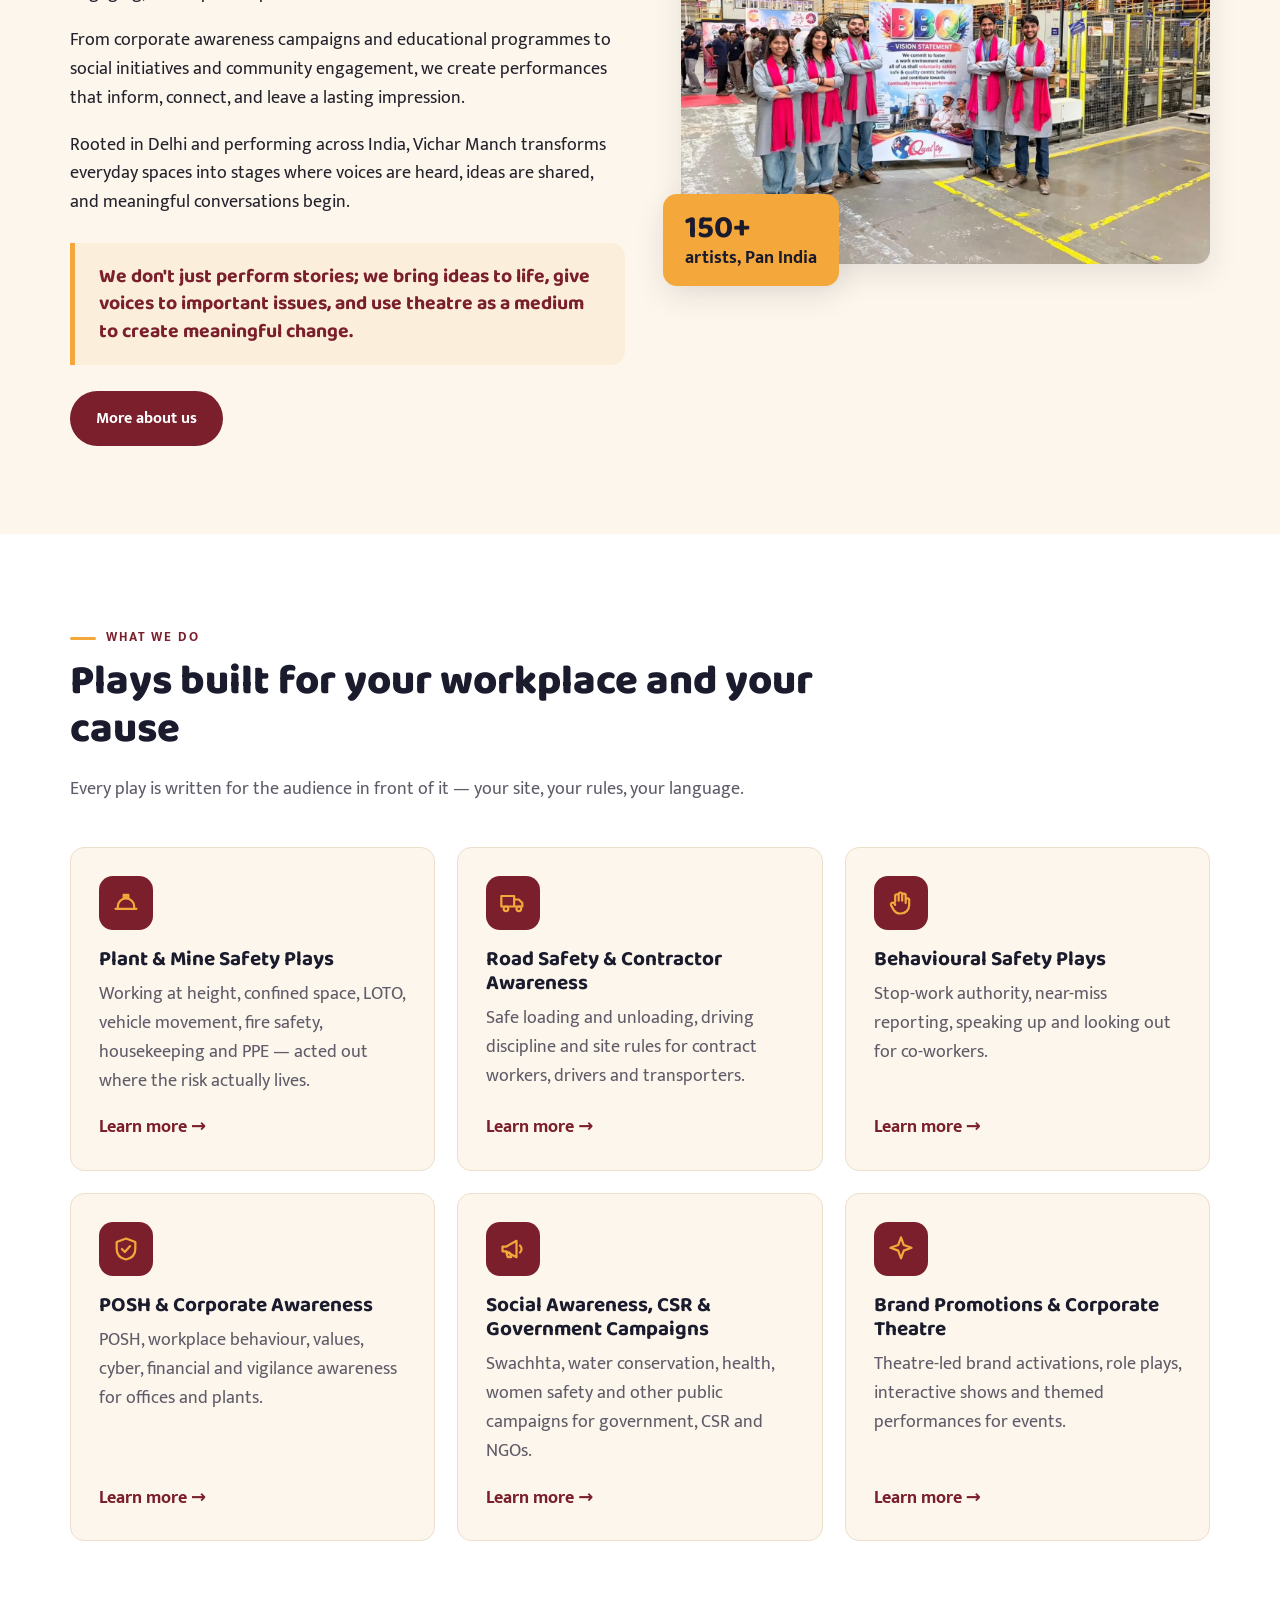
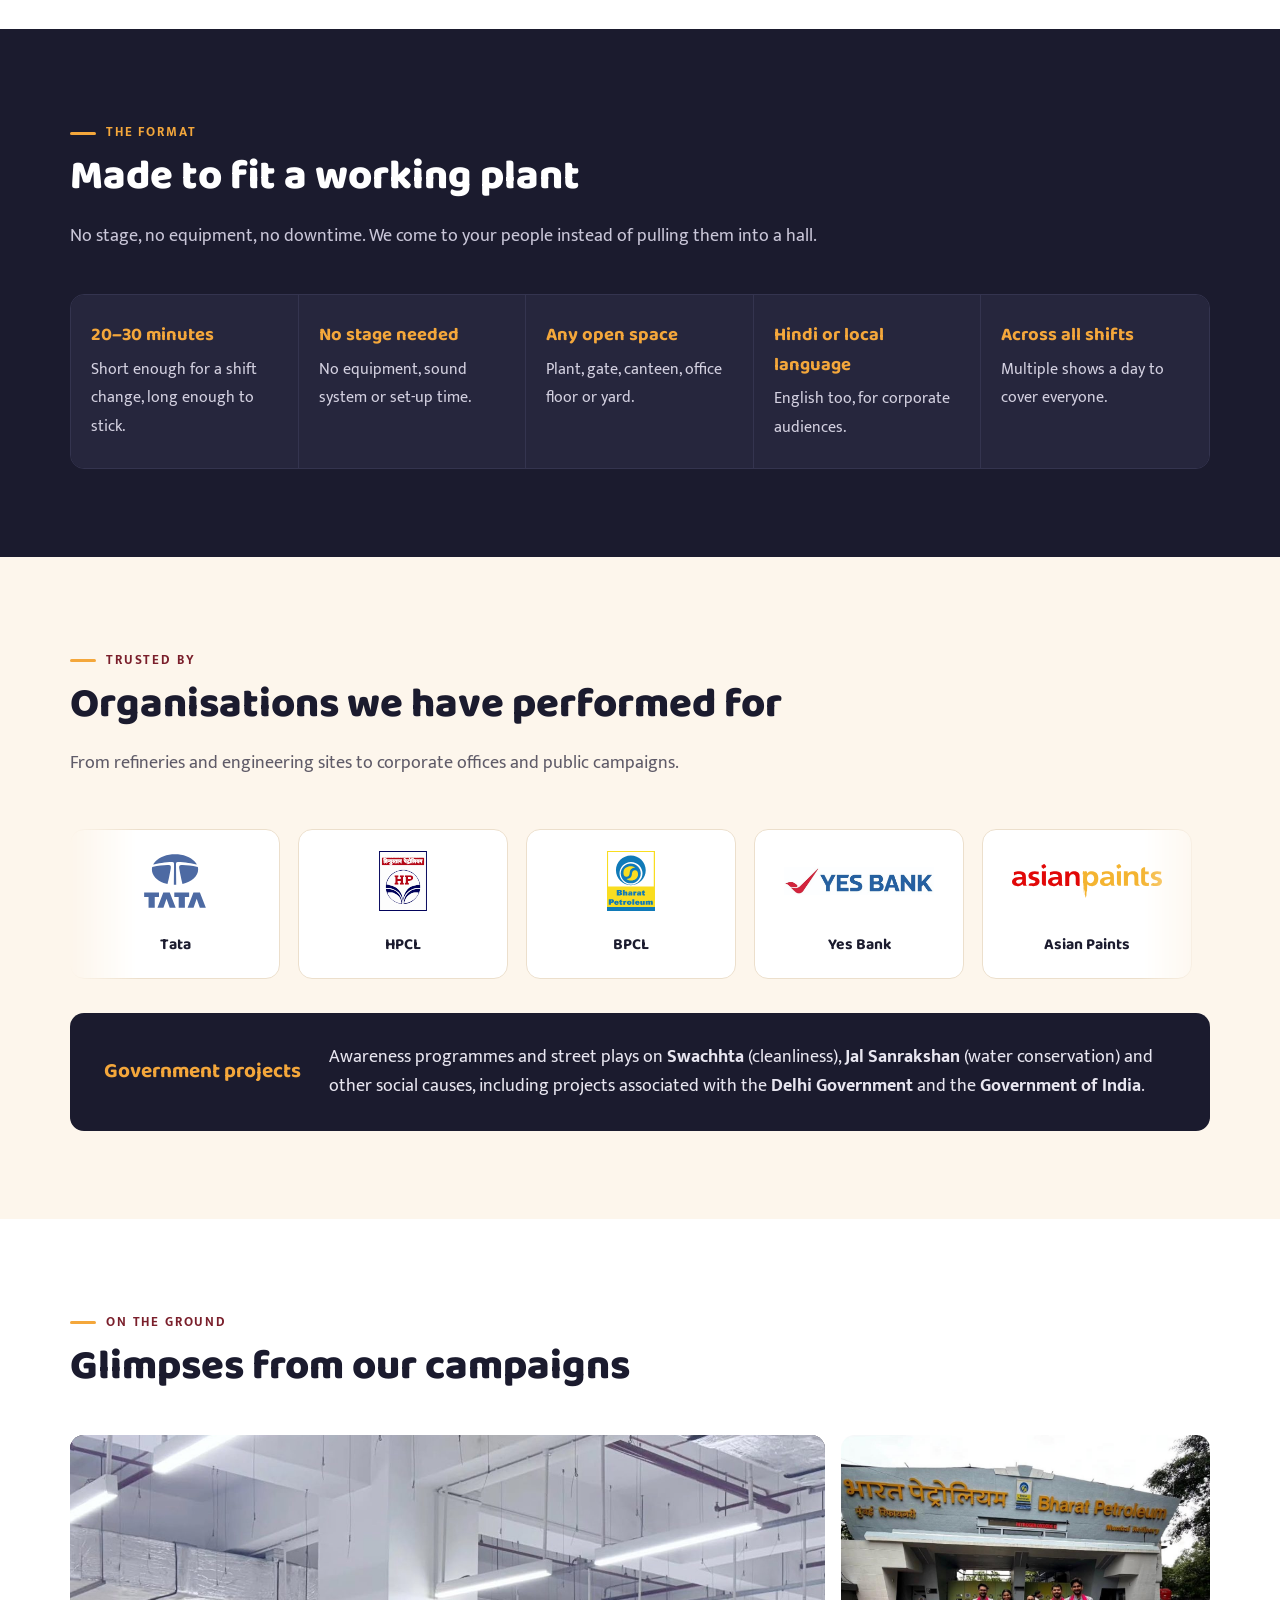
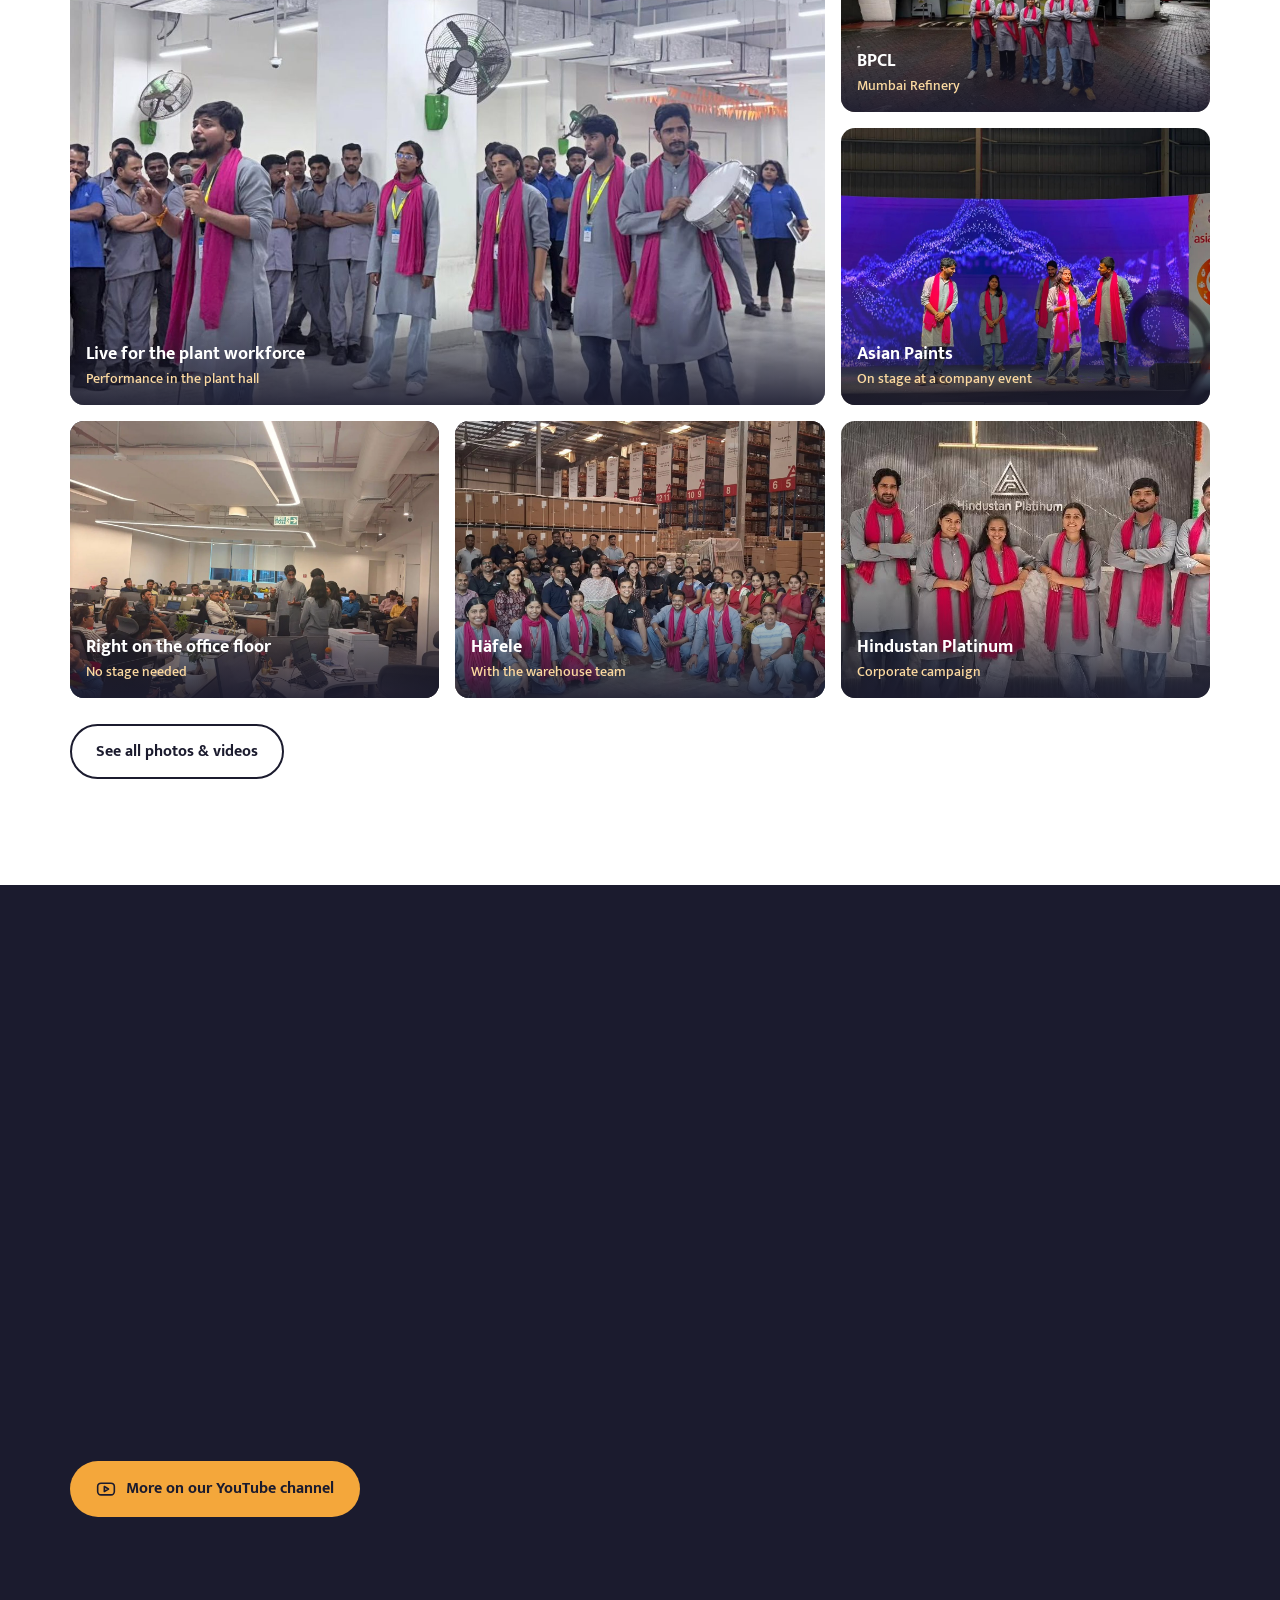
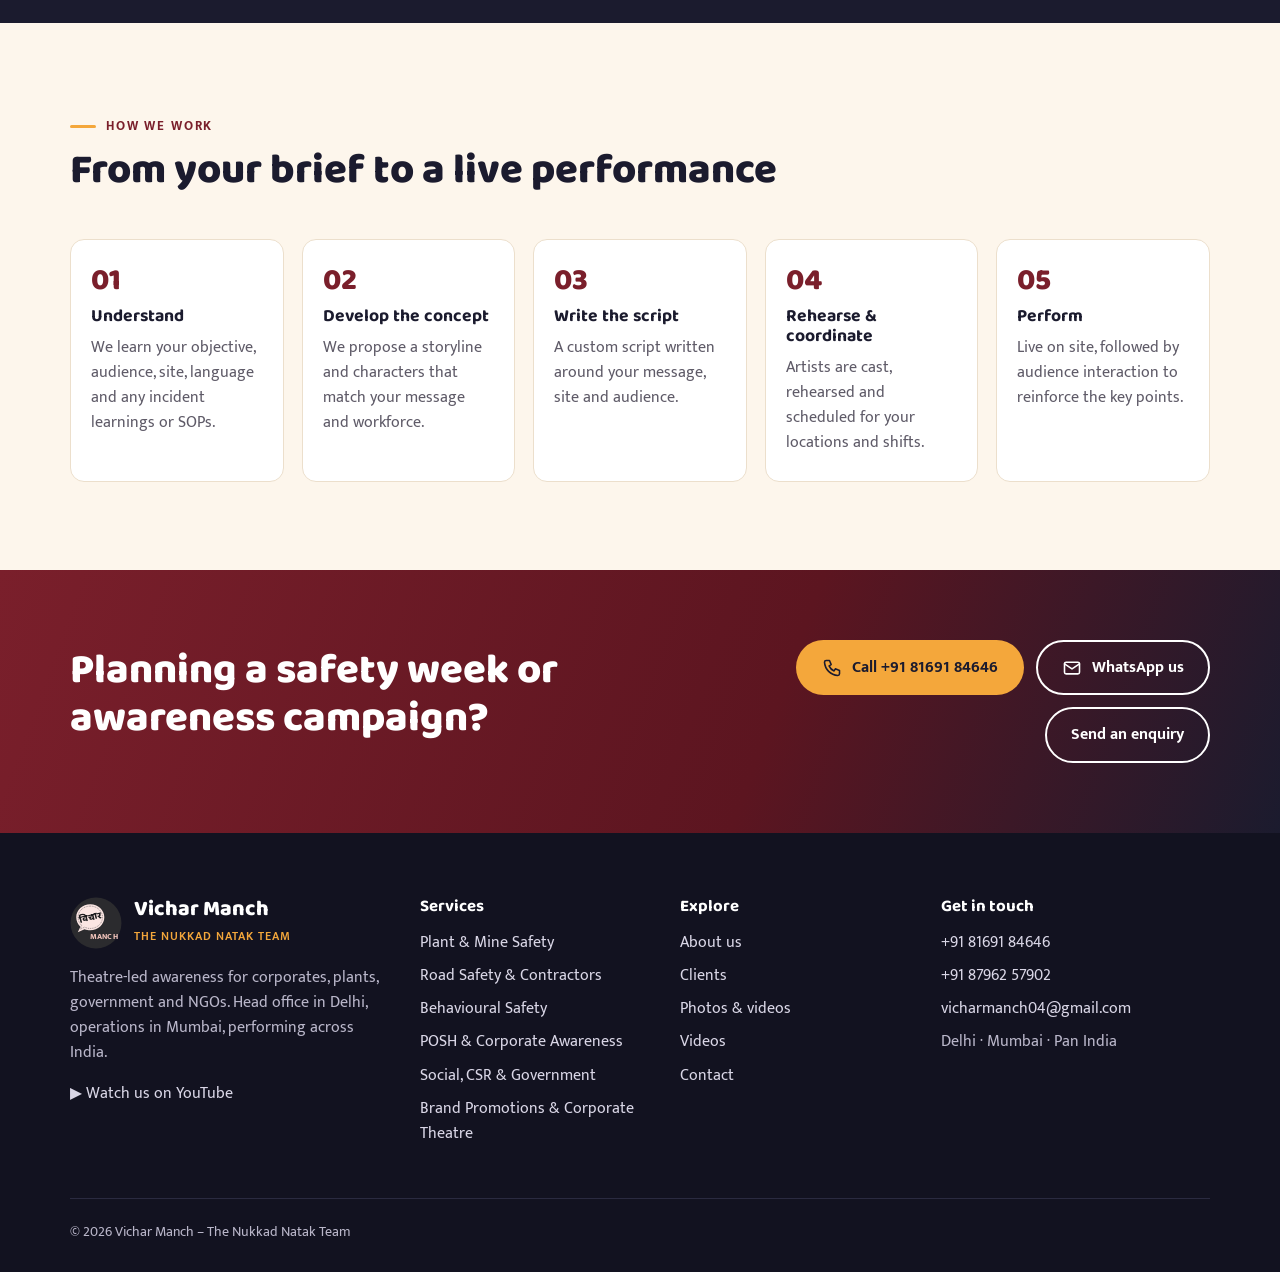
==== commit 2c1394a0: "Lightbox gallery with navigation (#17) and a dedicated Videos page (#18) #17 Photo viewer - Click an" ====
--- a/site/index.html
+++ b/site/index.html
@@ -31,7 +31,7 @@
 </svg><span><span class="brand-name">Vichar Manch</span><span class="brand-sub">The Nukkad Natak Team</span></span></a>
     <button class="nav-toggle" aria-label="Open menu" aria-expanded="false" aria-controls="menu"><span></span><span></span><span></span></button>
     <ul class="menu" id="menu">
-      <li><a href="index.html" aria-current="page">Home</a></li><li><a href="about.html">About</a></li><li class="has-sub"><a href="services.html">Services</a><ul class="submenu"><li><a href="services/plant-mine-safety-plays.html">Plant &amp; Mine Safety</a></li><li><a href="services/road-safety-contractor-awareness.html">Road Safety &amp; Contractors</a></li><li><a href="services/behavioural-safety.html">Behavioural Safety</a></li><li><a href="services/posh-corporate-awareness.html">POSH &amp; Corporate Awareness</a></li><li><a href="services/social-awareness-csr-government.html">Social, CSR &amp; Government</a></li><li><a href="services/brand-promotions-corporate-theatre.html">Brand Promotions &amp; Corporate Theatre</a></li></ul></li><li><a href="clients.html">Clients</a></li><li><a href="gallery.html">Our Work</a></li><li><a href="contact.html">Contact</a></li>
+      <li><a href="index.html" aria-current="page">Home</a></li><li><a href="about.html">About</a></li><li class="has-sub"><a href="services.html">Services</a><ul class="submenu"><li><a href="services/plant-mine-safety-plays.html">Plant &amp; Mine Safety</a></li><li><a href="services/road-safety-contractor-awareness.html">Road Safety &amp; Contractors</a></li><li><a href="services/behavioural-safety.html">Behavioural Safety</a></li><li><a href="services/posh-corporate-awareness.html">POSH &amp; Corporate Awareness</a></li><li><a href="services/social-awareness-csr-government.html">Social, CSR &amp; Government</a></li><li><a href="services/brand-promotions-corporate-theatre.html">Brand Promotions &amp; Corporate Theatre</a></li></ul></li><li><a href="clients.html">Clients</a></li><li><a href="gallery.html">Our Work</a></li><li><a href="videos.html">Videos</a></li><li><a href="contact.html">Contact</a></li>
     </ul>
   </div>
 </header>
@@ -72,7 +72,7 @@
 <p>Awareness programmes and street plays on <b>Swachhta</b> (cleanliness), <b>Jal Sanrakshan</b> (water conservation) and other social causes, including projects associated with the <b>Delhi Government</b> and the <b>Government of India</b>.</p></div>
 </div></section><section class="section alt"><div class="wrap">
   <div class="section-head reveal"><span class="kicker">On the ground</span><h2>Glimpses from our campaigns</h2></div>
-  <div class="gallery"><figure class="reveal wide" data-cat="performance industrial"><img src="assets/img/plant-hall-performance-3.jpg" alt="Vichar Manch team – Live for the plant workforce" loading="lazy"><figcaption>Live for the plant workforce<small>Performance in the plant hall</small></figcaption></figure><figure class="reveal" data-cat="industrial"><img src="assets/img/bpcl-mumbai-refinery.jpg" alt="Vichar Manch team – BPCL" loading="lazy"><figcaption>BPCL<small>Mumbai Refinery</small></figcaption></figure><figure class="reveal" data-cat="performance corporate"><img src="assets/img/asian-paints-stage.jpg" alt="Vichar Manch team – Asian Paints" loading="lazy"><figcaption>Asian Paints<small>On stage at a company event</small></figcaption></figure><figure class="reveal" data-cat="performance corporate"><img src="assets/img/office-floor-performance-2.jpg" alt="Vichar Manch team – Right on the office floor" loading="lazy"><figcaption>Right on the office floor<small>No stage needed</small></figcaption></figure><figure class="reveal" data-cat="industrial"><img src="assets/img/hafele-warehouse.jpg" alt="Vichar Manch team – Häfele" loading="lazy"><figcaption>Häfele<small>With the warehouse team</small></figcaption></figure><figure class="reveal" data-cat="corporate"><img src="assets/img/hindustan-platinum.jpg" alt="Vichar Manch team – Hindustan Platinum" loading="lazy"><figcaption>Hindustan Platinum<small>Corporate campaign</small></figcaption></figure></div><div class="lightbox" role="dialog" aria-label="Photo viewer"><button type="button" aria-label="Close">×</button><div><img alt=""><p></p></div></div>
+  <div class="gallery"><figure class="reveal wide" data-cat="performance industrial"><img src="assets/img/plant-hall-performance-3.jpg" alt="Vichar Manch team – Live for the plant workforce" loading="lazy"><figcaption>Live for the plant workforce<small>Performance in the plant hall</small></figcaption></figure><figure class="reveal" data-cat="industrial"><img src="assets/img/bpcl-mumbai-refinery.jpg" alt="Vichar Manch team – BPCL" loading="lazy"><figcaption>BPCL<small>Mumbai Refinery</small></figcaption></figure><figure class="reveal" data-cat="performance corporate"><img src="assets/img/asian-paints-stage.jpg" alt="Vichar Manch team – Asian Paints" loading="lazy"><figcaption>Asian Paints<small>On stage at a company event</small></figcaption></figure><figure class="reveal" data-cat="performance corporate"><img src="assets/img/office-floor-performance-2.jpg" alt="Vichar Manch team – Right on the office floor" loading="lazy"><figcaption>Right on the office floor<small>No stage needed</small></figcaption></figure><figure class="reveal" data-cat="industrial"><img src="assets/img/hafele-warehouse.jpg" alt="Vichar Manch team – Häfele" loading="lazy"><figcaption>Häfele<small>With the warehouse team</small></figcaption></figure><figure class="reveal" data-cat="corporate"><img src="assets/img/hindustan-platinum.jpg" alt="Vichar Manch team – Hindustan Platinum" loading="lazy"><figcaption>Hindustan Platinum<small>Corporate campaign</small></figcaption></figure></div>
   <p style="margin-top:26px"><a class="btn btn-ghost-dark" href="gallery.html">See all photos & videos</a></p>
 </div></section><section class="section dark"><div class="wrap">
   <div class="section-head reveal"><span class="kicker">Watch</span><h2>See a performance</h2><p>Recent plays for our corporate and public campaigns.</p></div>
@@ -103,7 +103,7 @@
       <div><h4>Services</h4><ul><li><a href="services/plant-mine-safety-plays.html">Plant &amp; Mine Safety</a></li><li><a href="services/road-safety-contractor-awareness.html">Road Safety &amp; Contractors</a></li><li><a href="services/behavioural-safety.html">Behavioural Safety</a></li><li><a href="services/posh-corporate-awareness.html">POSH &amp; Corporate Awareness</a></li><li><a href="services/social-awareness-csr-government.html">Social, CSR &amp; Government</a></li><li><a href="services/brand-promotions-corporate-theatre.html">Brand Promotions &amp; Corporate Theatre</a></li></ul></div>
       <div><h4>Explore</h4><ul>
         <li><a href="about.html">About us</a></li><li><a href="clients.html">Clients</a></li>
-        <li><a href="gallery.html">Photos & videos</a></li><li><a href="contact.html">Contact</a></li></ul></div>
+        <li><a href="gallery.html">Photos & videos</a></li><li><a href="videos.html">Videos</a></li><li><a href="contact.html">Contact</a></li></ul></div>
       <div><h4>Get in touch</h4><ul><li><a href="tel:+918169184646">+91 81691 84646</a></li><li><a href="tel:+918796257902">+91 87962 57902</a></li>
         <li><a href="mailto:vicharmanch04@gmail.com">vicharmanch04@gmail.com</a></li><li>Delhi · Mumbai · Pan India</li></ul></div>
     </div>
--- a/site/assets/css/style.css
+++ b/site/assets/css/style.css
@@ -291,11 +291,47 @@
 }
 .filters button[aria-pressed="true"] { background: var(--maroon); color: #fff; border-color: var(--maroon); }
 
-.lightbox { position: fixed; inset: 0; z-index: 90; background: rgba(15,15,25,.92); display: none; place-items: center; padding: 24px; }
-.lightbox.open { display: grid; }
-.lightbox img { max-height: 82vh; width: auto; border-radius: 10px; }
-.lightbox p { color: #fff; text-align: center; margin-top: 12px; font-weight: 600; }
-.lightbox button { position: absolute; top: 16px; right: 20px; background: none; border: 0; color: #fff; font-size: 2.4rem; cursor: pointer; line-height: 1; }
+/* Lightbox gallery (#17) */
+.lightbox {
+  position: fixed; inset: 0; z-index: 90; display: none; align-items: center; justify-content: center;
+  background: rgba(12, 12, 22, .94); padding: 56px 72px; touch-action: pan-y;
+}
+.lightbox.open { display: flex; animation: lb-fade .2s ease; }
+@keyframes lb-fade { from { opacity: 0; } to { opacity: 1; } }
+.lb-stage { margin: 0; display: flex; flex-direction: column; align-items: center; justify-content: center; max-width: 100%; max-height: 100%; }
+.lb-img {
+  display: block; width: auto; height: auto; max-width: min(92vw, 1400px); max-height: calc(100vh - 140px);
+  object-fit: contain; border-radius: 10px; box-shadow: 0 20px 60px rgba(0,0,0,.45); user-select: none; -webkit-user-drag: none;
+  transition: opacity .22s ease, transform .22s ease;
+}
+.lb-img.out-left { opacity: 0; transform: translateX(-40px); }
+.lb-img.out-right { opacity: 0; transform: translateX(40px); }
+.lb-img.in-right { opacity: 0; transform: translateX(40px); transition: none; }
+.lb-img.in-left { opacity: 0; transform: translateX(-40px); transition: none; }
+.lb-img.in-fade { opacity: 0; transform: scale(.97); transition: none; }
+.lb-count { color: #e8e6f0; font-weight: 600; font-size: .95rem; margin-top: 14px; min-height: 1.2em; letter-spacing: .04em; }
+.lb-btn {
+  position: absolute; display: grid; place-items: center; border: 0; cursor: pointer; color: #fff; line-height: 1;
+  background: rgba(255,255,255,.12); border-radius: 50%; transition: background .15s ease, transform .15s ease;
+}
+.lb-btn:hover, .lb-btn:focus-visible { background: var(--gold); color: var(--navy); outline: none; }
+.lb-close { top: 16px; right: 16px; width: 48px; height: 48px; font-size: 2rem; }
+.lb-prev, .lb-next { top: 50%; width: 56px; height: 56px; font-size: 2.6rem; transform: translateY(-50%); padding-bottom: 6px; }
+.lb-prev { left: 12px; }
+.lb-next { right: 12px; }
+.lb-prev:hover, .lb-next:hover { transform: translateY(-50%) scale(1.06); }
+.lightbox.single .lb-prev, .lightbox.single .lb-next { display: none; }
+@media (max-width: 620px) {
+  .lightbox { padding: 64px 8px 72px; }
+  .lb-img { max-width: 96vw; max-height: calc(100vh - 170px); }
+  .lb-prev, .lb-next { top: auto; bottom: 14px; transform: none; width: 50px; height: 50px; }
+  .lb-prev:hover, .lb-next:hover { transform: scale(1.06); }
+  .lb-prev { left: calc(50% - 64px); }
+  .lb-next { right: calc(50% - 64px); }
+  .lb-count { position: absolute; bottom: 76px; left: 0; right: 0; text-align: center; margin: 0; pointer-events: none; }
+}
+@media (prefers-reduced-motion: reduce) { .lb-img, .lightbox.open { transition: none; animation: none; } }
+.gallery figure:focus-visible { outline: 3px solid var(--gold); outline-offset: 3px; }
 
 /* ---------- Videos ---------- */
 .videos { display: grid; grid-template-columns: repeat(3, 1fr); gap: 22px; }
@@ -314,6 +350,24 @@
 .video h3 { font-size: 1.05rem; padding: 16px 18px 4px; margin: 0; }
 .video p { font-size: .92rem; padding: 0 18px 16px; margin: 0; color: var(--muted); }
 .section.dark .video p { color: #b9b6c9; }
+
+/* ---------- Videos gallery (#18) ---------- */
+.vgallery { display: grid; grid-template-columns: repeat(3, 1fr); gap: 26px; }
+.vcard {
+  background: var(--paper); border: 1px solid var(--line); border-radius: var(--radius); overflow: hidden;
+  display: flex; flex-direction: column; transition: transform .2s ease, box-shadow .2s ease;
+}
+.vcard:hover, .vcard:focus-within { transform: translateY(-4px); box-shadow: var(--shadow); }
+.vcard .video-frame { overflow: hidden; }
+.vcard .video-frame img { transition: transform .45s ease, opacity .2s ease; opacity: 1; }
+.vcard:hover .video-frame img { transform: scale(1.05); }
+.vcard .play { width: 58px; height: 40px; border-radius: 10px; opacity: .92; }
+.vcard .play::after { border-left-width: 15px; border-top-width: 9px; border-bottom-width: 9px; }
+.vcard-body { padding: 18px 20px 22px; }
+.vcard-body h3 { font-size: 1.12rem; margin-bottom: .35em; }
+.vcard-body p { color: var(--muted); font-size: .97rem; margin: 0; line-height: 1.5; }
+@media (max-width: 900px) { .vgallery { grid-template-columns: repeat(2, 1fr); gap: 20px; } }
+@media (max-width: 620px) { .vgallery { grid-template-columns: 1fr; } }
 
 /* ---------- FAQ ---------- */
 .faq details { background: var(--paper); border: 1px solid var(--line); border-radius: var(--radius); margin-bottom: 12px; }
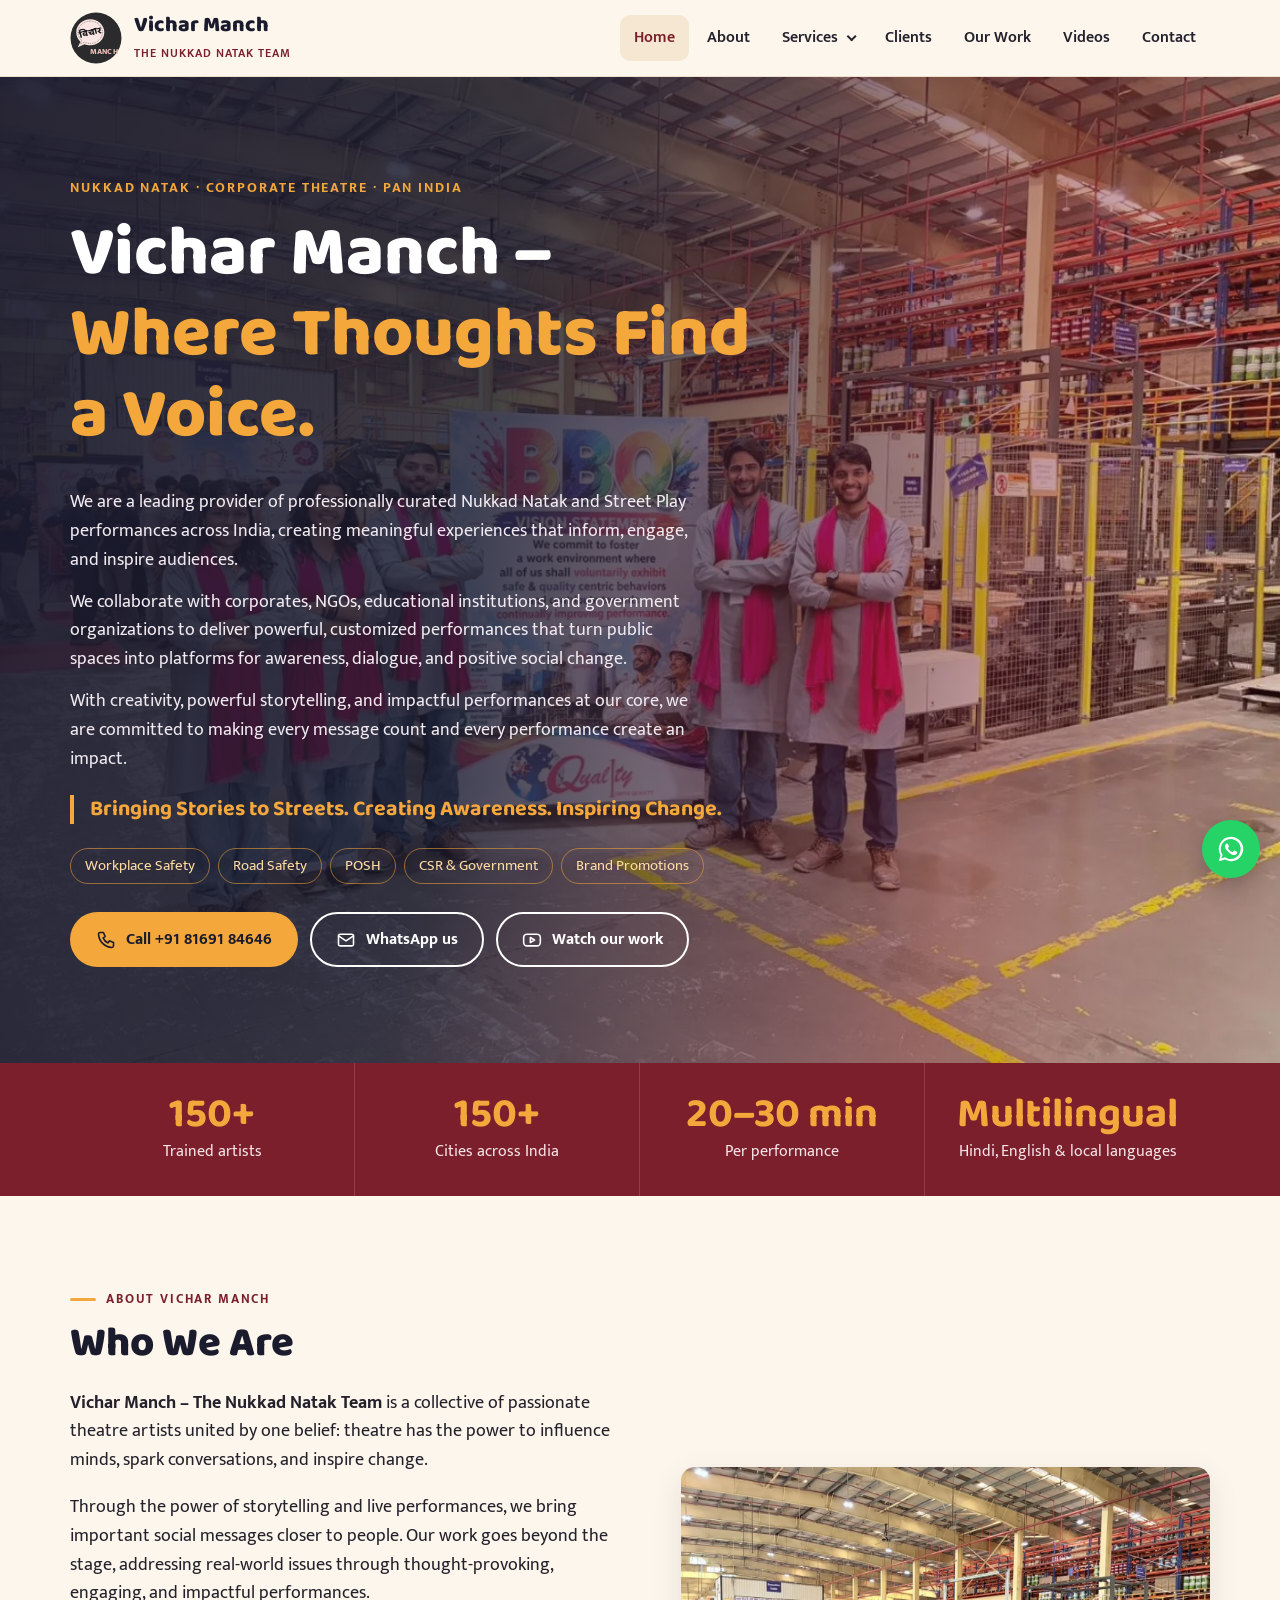
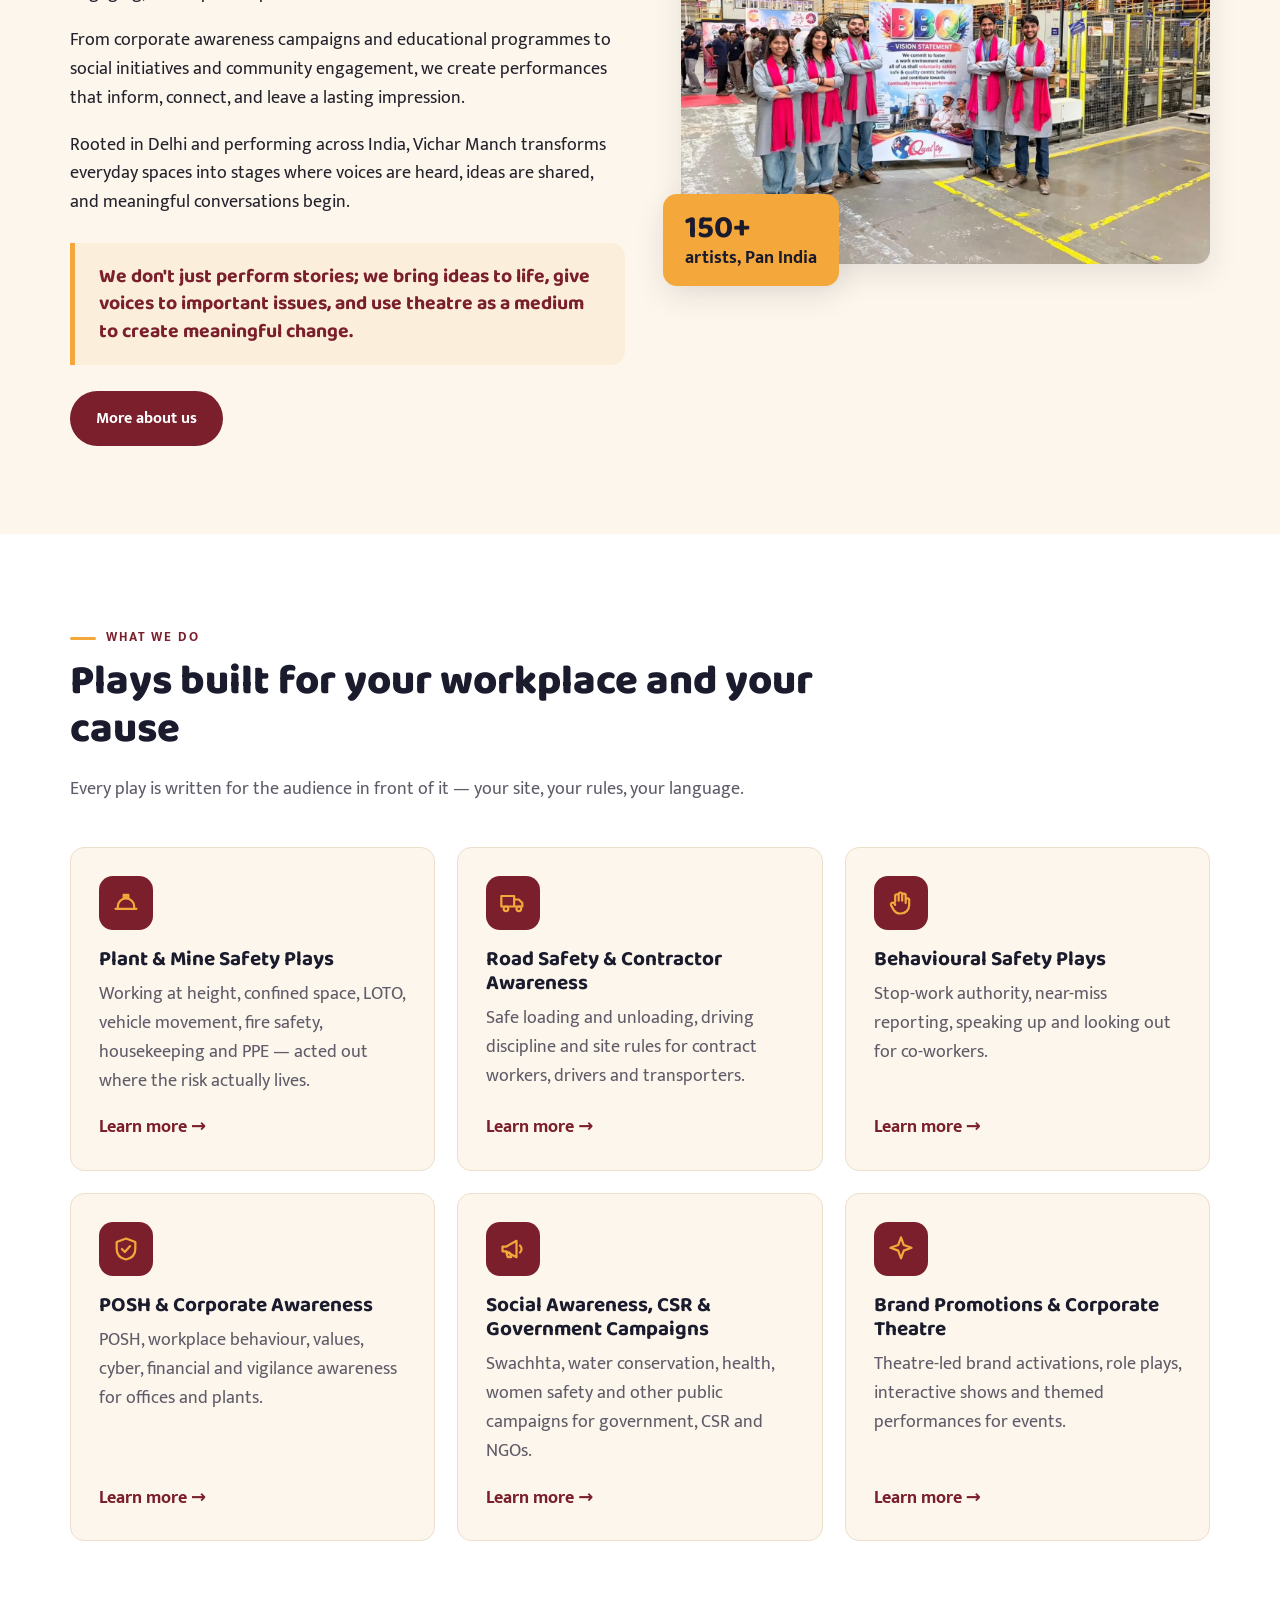
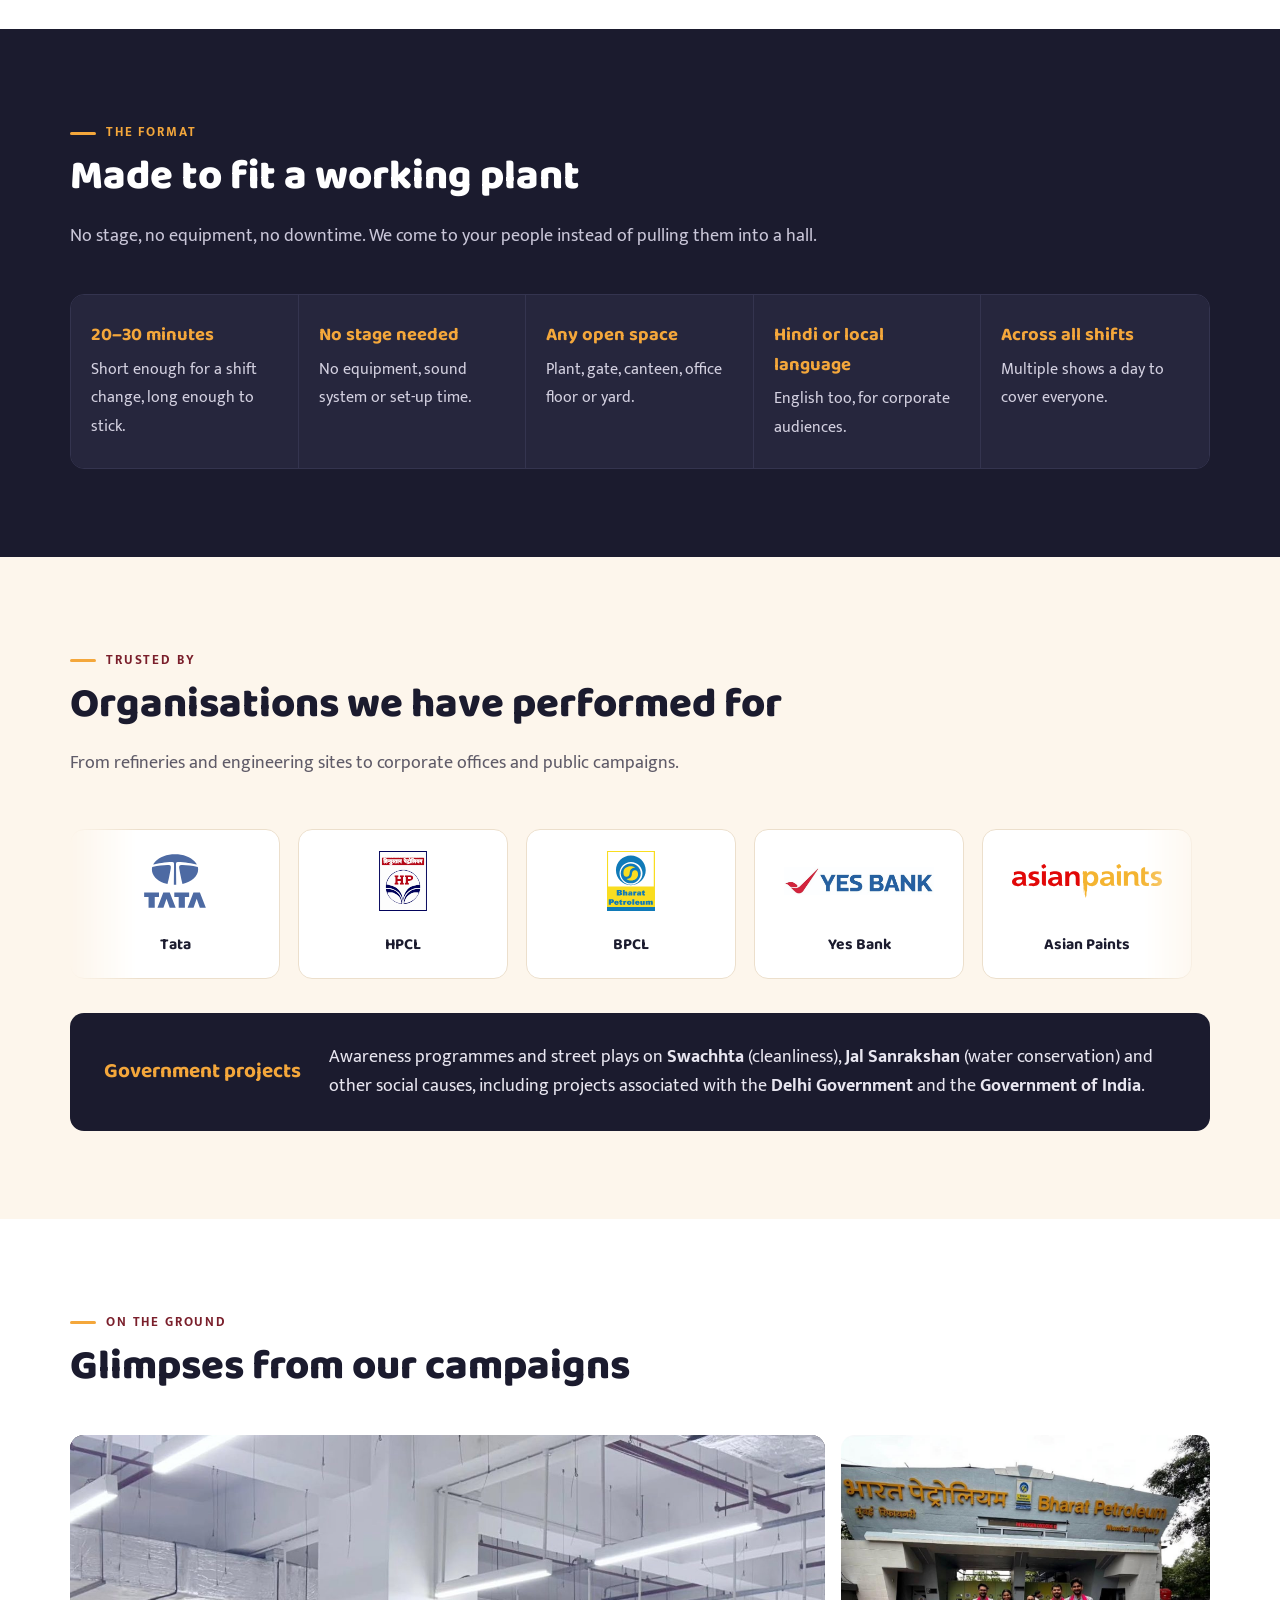
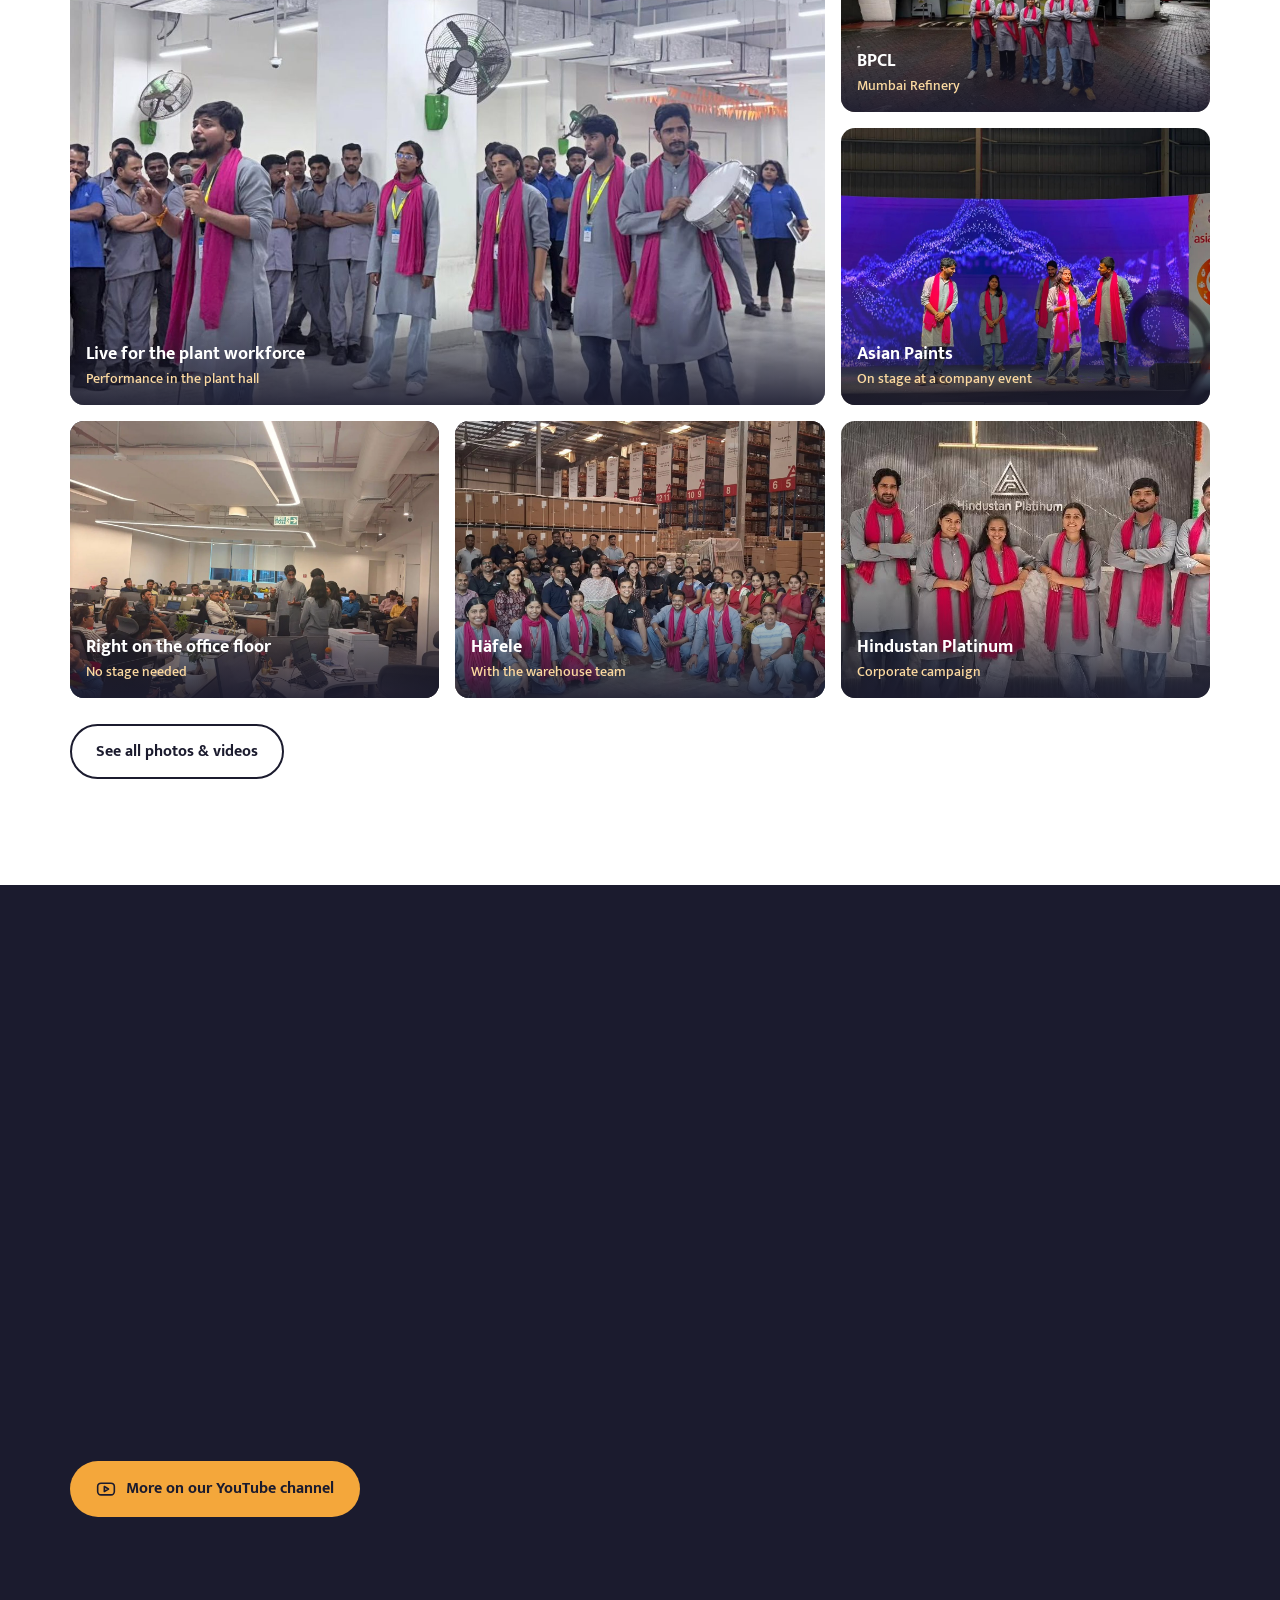
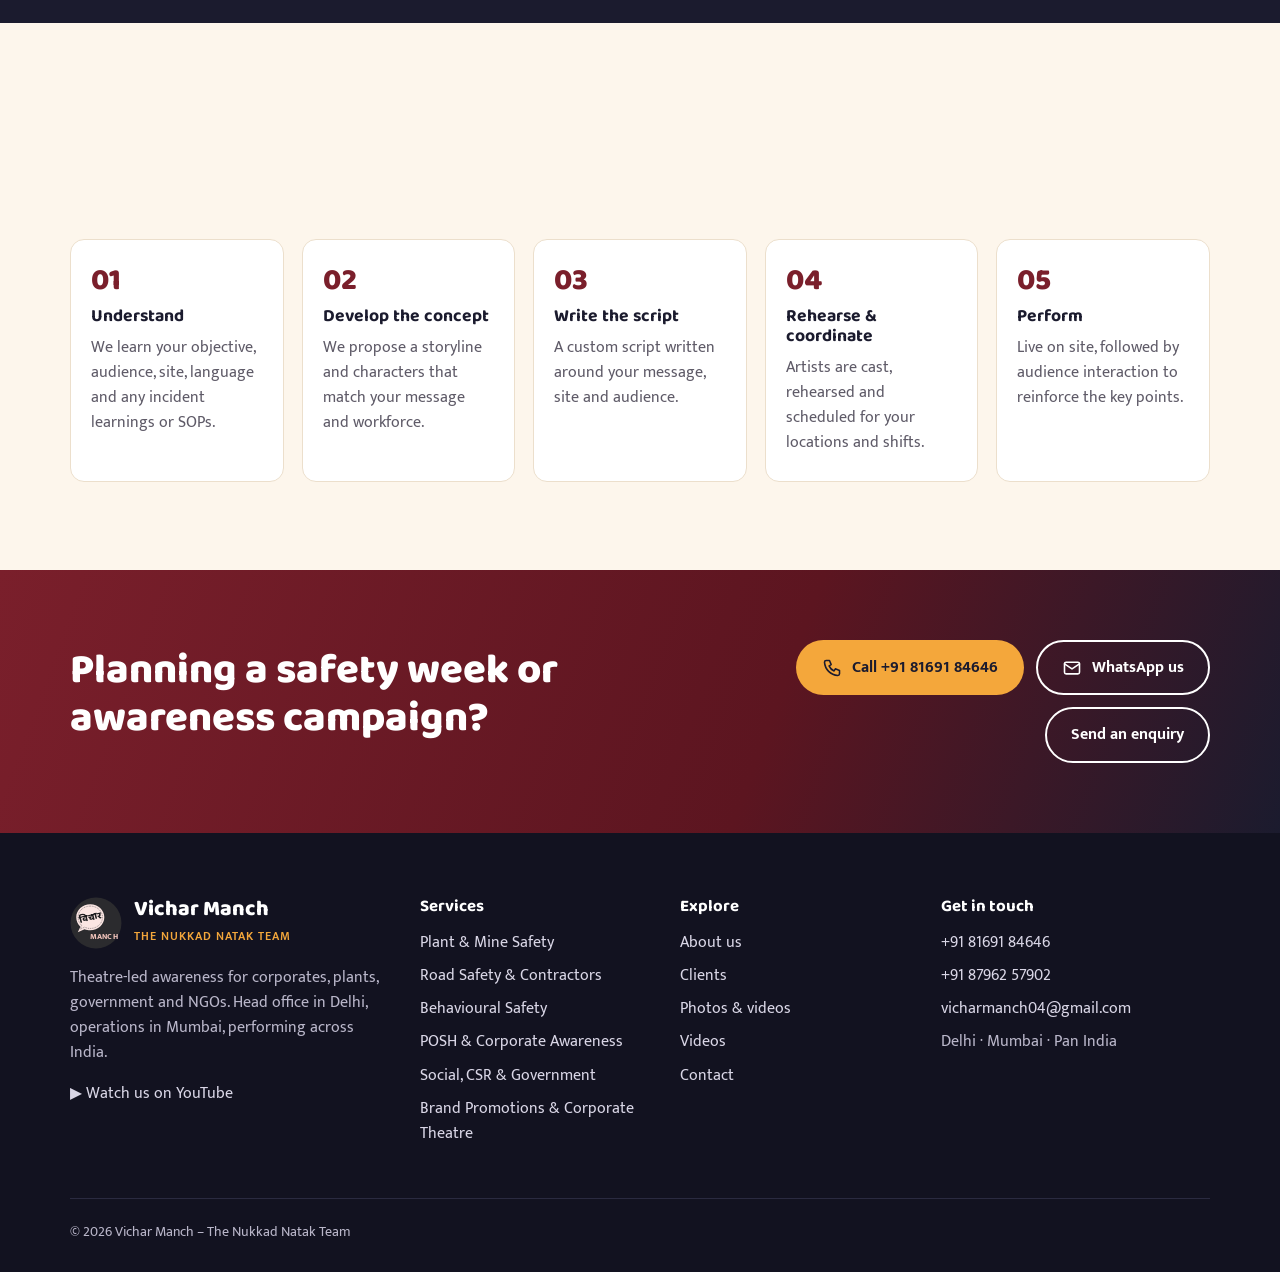
==== commit e2cc6bc7: "Use custom domain vicharmanchnukkadnatak.in for canonical links, sitemap and robots.txt Co-Authored-" ====
--- a/site/index.html
+++ b/site/index.html
@@ -5,11 +5,11 @@
 <meta name="viewport" content="width=device-width, initial-scale=1">
 <title>Vichar Manch – The Nukkad Natak Team | Nukkad Natak &amp; Corporate Theatre, Pan India</title>
 <meta name="description" content="Vichar Manch is a Pan-India nukkad natak team with 150+ artists. Workplace safety, road safety, POSH, CSR, government and brand awareness street plays in Hindi, English and local languages.">
-<link rel="canonical" href="https://vicharmanchnukkadnatak.netlify.app/">
+<link rel="canonical" href="https://vicharmanchnukkadnatak.in/">
 <meta property="og:type" content="website">
 <meta property="og:title" content="Vichar Manch – The Nukkad Natak Team | Nukkad Natak &amp; Corporate Theatre, Pan India">
 <meta property="og:description" content="Vichar Manch is a Pan-India nukkad natak team with 150+ artists. Workplace safety, road safety, POSH, CSR, government and brand awareness street plays in Hindi, English and local languages.">
-<meta property="og:image" content="https://vicharmanchnukkadnatak.netlify.app/assets/img/bpcl-mumbai-refinery.jpg">
+<meta property="og:image" content="https://vicharmanchnukkadnatak.in/assets/img/bpcl-mumbai-refinery.jpg">
 <meta name="theme-color" content="#7a1f2b">
 <link rel="icon" href="assets/img/logo.svg" type="image/svg+xml">
 <link rel="preconnect" href="https://fonts.googleapis.com">
